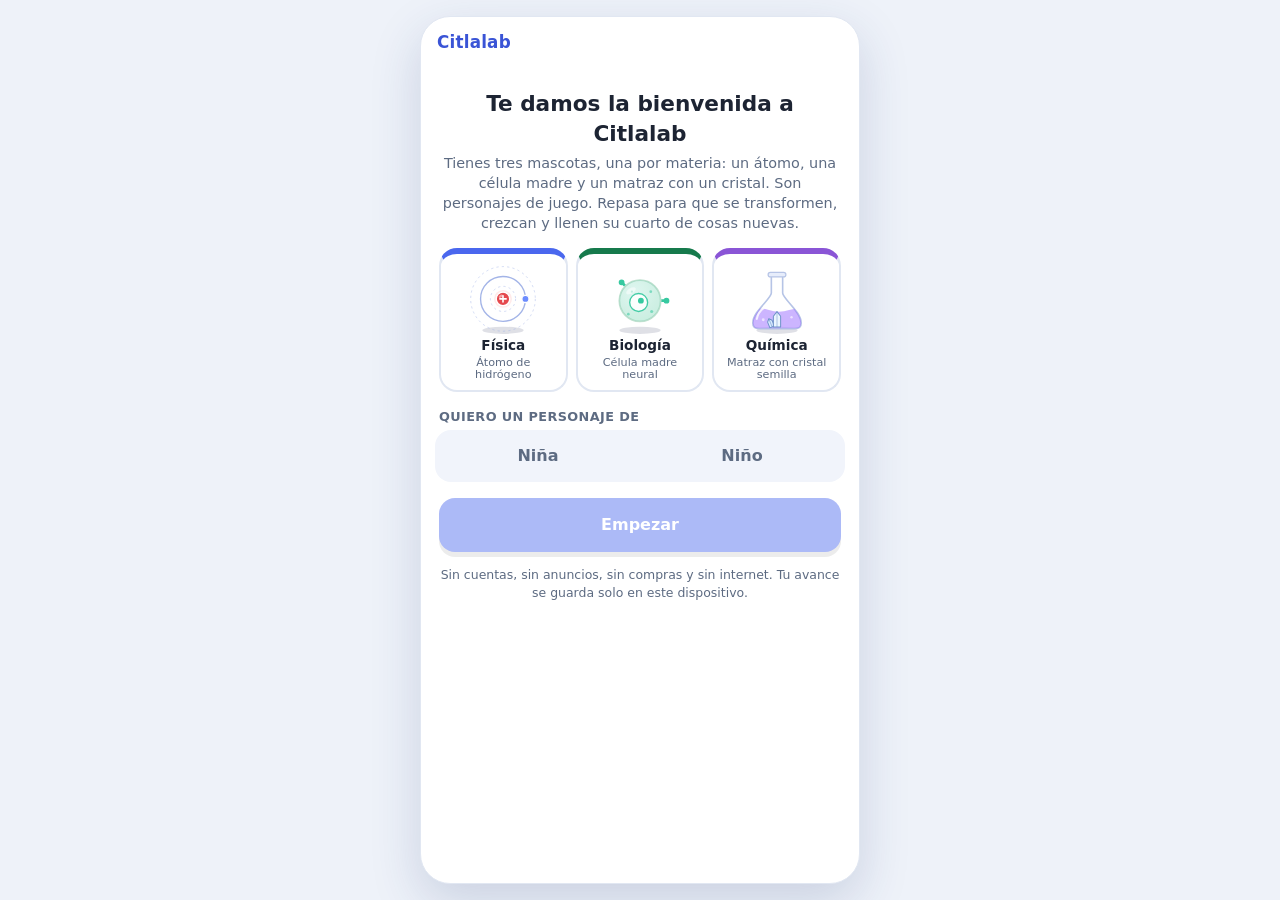
==== index.html @ 38d6e5c6 "Add files via upload" ====
<!doctype html>
<html lang="es">
<head>
<meta charset="utf-8">
<meta name="viewport" content="width=device-width, initial-scale=1, viewport-fit=cover">
<title>Citlalab · Cuida a tu mascota repasando ciencias</title>
<meta name="author" content="Uriel Lara Guzmán, docente de Ciencias">
<meta name="description" content="Repasa Biología, Física y Química cuidando a tu mascota. Sin cuentas, sin anuncios y sin compras.">
<meta http-equiv="Content-Security-Policy" content="default-src 'none'; script-src 'self' 'unsafe-inline'; style-src 'self' 'unsafe-inline'; img-src 'self' data: blob:; font-src 'self'; manifest-src 'self'; worker-src 'self'; connect-src 'none'; form-action 'none'; base-uri 'none'; frame-src 'none'; object-src 'none'; media-src 'none'">
<meta name="referrer" content="no-referrer">
<meta name="theme-color" content="#4a67ee">
<link rel="manifest" href="manifest.webmanifest">
<link rel="icon" href="icons/icon-192.png">
<link rel="apple-touch-icon" href="icons/apple-touch-icon.png">
<link rel="stylesheet" href="css/styles.css">
</head>
<body>
<noscript><p style="padding:24px;font-family:sans-serif">Esta app necesita JavaScript para funcionar.</p></noscript>
<canvas id="cf" aria-hidden="true"></canvas>

<div class="phone" id="phone" data-view="home" data-size="l">
  <header class="top">
    <div class="brand">Citlalab</div>
    <div class="rt" id="rt">
      <span class="chip" id="c-racha"></span><span class="chip b" id="c-dom"></span>
      <button class="gear" id="b-set" aria-label="Ajustes"><svg viewBox="0 0 24 24" fill="none" stroke="currentColor" stroke-width="2" stroke-linecap="round" stroke-linejoin="round" aria-hidden="true"><circle cx="12" cy="12" r="3"/><path d="M19.4 15a1.7 1.7 0 0 0 .3 1.8l.1.1a2 2 0 1 1-2.8 2.8l-.1-.1a1.7 1.7 0 0 0-1.8-.3 1.7 1.7 0 0 0-1 1.5V21a2 2 0 1 1-4 0v-.1a1.7 1.7 0 0 0-1.1-1.5 1.7 1.7 0 0 0-1.8.3l-.1.1a2 2 0 1 1-2.8-2.8l.1-.1a1.7 1.7 0 0 0 .3-1.8 1.7 1.7 0 0 0-1.5-1H3a2 2 0 1 1 0-4h.1a1.7 1.7 0 0 0 1.5-1.1 1.7 1.7 0 0 0-.3-1.8l-.1-.1a2 2 0 1 1 2.8-2.8l.1.1a1.7 1.7 0 0 0 1.8.3H9a1.7 1.7 0 0 0 1-1.5V3a2 2 0 1 1 4 0v.1a1.7 1.7 0 0 0 1 1.5 1.7 1.7 0 0 0 1.8-.3l.1-.1a2 2 0 1 1 2.8 2.8l-.1.1a1.7 1.7 0 0 0-.3 1.8V9a1.7 1.7 0 0 0 1.5 1H21a2 2 0 1 1 0 4h-.1a1.7 1.7 0 0 0-1.5 1z"/></svg></button>
    </div>
  </header>
  <main id="main">
  <h1 class="sr">Citlalab: cuida a tu mascota repasando ciencias</h1>
  <div class="pills" id="pills" role="group" aria-label="Materia"></div>

  <!-- El cuarto de la mascota: siempre visible -->
  <div class="stage" id="stage">
    <svg id="scene" viewBox="-38 0 276 200" preserveAspectRatio="xMidYMax meet" overflow="visible">
      <g id="roomG" aria-hidden="true"></g>
      <svg id="pet" x="0" y="0" width="200" height="200" viewBox="0 0 200 200" overflow="visible" role="button" tabindex="0" aria-label="Tu mascota. Tócala para que reaccione"></svg>
    </svg>
    <div class="night" id="night" aria-hidden="true"><i class="moon"></i><b class="zz z1">z</b><b class="zz z2">z</b><b class="zz z3">Z</b></div>
  </div>
  <div class="say" id="say" role="status" aria-live="polite"></div>
  <div class="name" id="name"><input id="nm" maxlength="14" aria-label="Nombre de tu mascota"></div>
  <p class="lvl" id="lvl"></p>

  <!-- Primera vez -->
  <section class="view" id="v-ob0" aria-label="Bienvenida">
    <div class="h1" style="margin-top:30px">Te damos la bienvenida a Citlalab</div>
    <p class="p">Tienes tres mascotas, una por materia: un átomo, una célula madre y un matraz con un cristal. Son personajes de juego. Repasa para que se transformen, crezcan y llenen su cuarto de cosas nuevas.</p>
    <div class="obeggs" id="ob-eggs"></div>
    <div class="seglbl">Quiero un personaje de</div>
    <div class="seg" role="radiogroup" aria-label="Personaje" id="seg0"></div>
    <button class="cta" id="ob-go" disabled>Empezar</button>
    <p class="safe">Sin cuentas, sin anuncios, sin compras y sin internet. Tu avance se guarda solo en este dispositivo.</p>
  </section>

  <!-- Inicio -->
  <section class="view" id="v-home" aria-label="Inicio">
    <div class="bars" id="bars"></div>
    <div class="actions">
      <button class="big a" id="a-feed">Alimentar<small id="a-sub">Repasa 5 preguntas</small></button>
      <button class="big g" id="a-play">Jugar<small id="a-play-sub">Tarjetas y más</small></button>
    </div>
    <div class="cards2" id="cards2"></div>
    <p class="aviso" id="guardaaviso" hidden>Este navegador no deja guardar tu avance (¿modo privado?). Ábrelo en una ventana normal para no perderlo.</p>
    <p class="safe">Sin cuentas, sin anuncios, sin compras y sin internet. Tu avance se guarda solo en este dispositivo.</p>
  </section>

  <!-- Juegos -->
  <section class="view" id="v-games" aria-label="Jugar">
    <div class="h1">¿A qué jugamos?</div>
    <div class="gcards" id="gcards"></div>
    <button class="link" id="g-back" style="align-self:center">Volver</button>
  </section>

  <!-- Lectura científica: lista -->
  <section class="view" id="v-lecturas" aria-label="Lectura científica">
    <div class="h1">Lectura científica</div>
    <p class="p" id="lc-intro" style="margin-top:0">Lee con calma, busca pruebas en el texto y responde. Ganas puntos una vez por día en cada lectura.</p>
    <div class="gcards" id="lc-list"></div>
    <button class="link" id="lc-back" style="align-self:center">Volver</button>
  </section>

  <!-- Lectura científica: una lectura -->
  <section class="view" id="v-lect" aria-label="Lectura">
    <div class="qhead"><button class="link" id="l-exit" style="margin:0;min-height:36px;font-size:.85rem">Salir</button><span class="pr"><i id="l-pr"></i></span><span class="cnt" id="l-cnt"></span></div>
    <article class="pasaje" id="l-pas" aria-label="Texto para leer">
      <div class="pt"><b id="l-tit"></b><button class="voz" id="l-voz-t" hidden aria-label="Escuchar el texto" aria-pressed="false">Escuchar</button></div>
      <p id="l-txt"></p>
    </article>
    <div class="qtag" id="l-tag"></div>
    <div class="qtext" id="l-text"></div>
    <button class="voz sm" id="l-voz-q" hidden aria-label="Escuchar la pregunta">Escuchar pregunta</button>
    <div class="opts" id="l-opts"></div>
    <div class="fb" id="l-fb" hidden role="status"></div>
    <button class="cta" id="l-next" hidden>Siguiente</button>
  </section>

  <!-- Tarjetas -->
  <section class="view" id="v-cards" aria-label="Verdadero o falso">
    <div class="qhead"><button class="link" id="c-exit" style="margin:0;min-height:36px;font-size:.85rem">Salir</button><span class="pr"><i id="c-pr"></i></span><span class="cnt" id="c-cnt"></span></div>
    <div class="combo" id="combo"></div>
    <div class="deck" id="deck"></div>
    <button class="esc-btn" id="c-voz" type="button" hidden>Escuchar la afirmación</button>
    <p class="swipehint">Desliza a la derecha si es verdadero y a la izquierda si es falso.</p>
    <div class="dir"><button class="f" id="d-f">Falso</button><button class="v" id="d-v">Verdadero</button></div>
    <div class="fb" id="c-fb" hidden role="status"></div>
    <button class="cta" id="c-ok" hidden>Entendido</button>
  </section>

  <!-- Armar el átomo -->
  <section class="view" id="v-atom" aria-label="Armar el átomo">
    <div class="qhead"><button class="link" id="at-exit" style="margin:0;min-height:36px;font-size:.85rem">Salir</button><span class="pr"><i id="at-pr"></i></span><span class="cnt" id="at-cnt"></span></div>
    <svg class="atomsvg" id="atomSvg" viewBox="0 0 200 200" role="img" aria-label="Tu átomo"></svg>
    <div class="task" id="at-task"></div>
    <div class="parts" id="at-parts"></div>
    <div class="chg" id="at-chg"></div>
    <div class="atfb" id="at-fb" role="status">Toca + y − para agregar o quitar partículas.</div>
    <button class="cta" id="at-check">Comprobar</button>
    <button class="cta" id="at-next" hidden>Siguiente átomo</button>
  </section>

  <!-- Lluvia de respuestas -->
  <section class="view" id="v-lluvia" aria-label="Lluvia de respuestas">
    <div class="qhead"><button class="link" id="ll-exit" style="margin:0;min-height:36px;font-size:.85rem">Salir</button><span class="pr"><i id="ll-pr"></i></span><span class="cnt" id="ll-cnt"></span></div>
    <div class="qtag" id="ll-tag"></div>
    <div class="qtext" id="ll-q" style="font-size:1.1rem"></div>
    <div class="llarea" id="ll-area"></div>
    <button class="esc-btn" id="ll-voz" type="button" hidden>Escuchar la pregunta</button>
    <p class="swipehint" id="ll-hint">Arrastra a tu mascota (o toca una burbuja) para atrapar la respuesta correcta.</p>
    <div class="fb" id="ll-fb" hidden role="status"></div>
    <button class="cta" id="ll-next" hidden>Siguiente</button>
  </section>

  <!-- Dónde está la mascota -->
  <section class="view" id="v-vasos" aria-label="Dónde está la mascota">
    <div class="qhead"><button class="link" id="vs-exit" style="margin:0;min-height:36px;font-size:.85rem">Salir</button><span class="pr"><i id="vs-pr"></i></span><span class="cnt" id="vs-cnt"></span></div>
    <div class="h1" id="vs-msg" style="font-size:1.1rem;margin-top:6px" role="status"></div>
    <div class="vsarea" id="vs-area"></div>
  </section>

  <!-- Hora de dormir -->
  <section class="view" id="v-sleep" aria-label="Hora de dormir">
    <div class="h1" id="sl-t" style="margin-top:12px">Hora de dormir</div>
    <p class="p" id="sl-p">Apaga la luz para que tu mascota descanse. Dormir le da felicidad.</p>
    <button class="cta" id="sl-btn">Apagar la luz</button>
    <button class="link" id="sl-exit" style="align-self:center">Volver</button>
  </section>

  <!-- Jefe -->
  <section class="view" id="v-boss" aria-label="Reto final de la ficha">
    <div class="bossbox" id="bossbox"><svg id="bossSvg" viewBox="0 0 150 110" role="img" aria-label="Reto final"></svg><div class="bname" id="bname"></div><div class="hp" id="hp"></div></div>
    <div class="qtag" id="bq-tag"></div>
    <div class="qtext" id="bq-text" style="font-size:1.1rem"></div>
    <div class="opts" id="bq-opts"></div>
    <div class="fb" id="bq-fb" hidden role="status"></div>
    <button class="cta" id="bq-next" hidden>Siguiente</button>
    <button class="link" id="bq-exit" style="align-self:center">Salir del combate</button>
  </section>

  <!-- Cuarto -->
  <section class="view" id="v-room" aria-label="Cuarto de la mascota">
    <div class="h1" style="margin-top:12px;font-size:1.15rem">El laboratorio de <span id="room-name"></span></div>
    <div class="seglbl">Pared</div>
    <div class="grid" id="wallgrid"></div>
    <div class="seglbl">Objetos</div>
    <div class="grid" id="decgrid"></div>
    <p class="roomhint" id="roomhint" role="status">Toca un objeto para ponerlo en el cuarto o quitarlo. Lo que desbloqueas aparece solo.</p>
  </section>

  <!-- Personalizar -->
  <section class="view" id="v-custom" aria-label="Personalizar">
    <div class="seg" role="radiogroup" aria-label="Personaje" id="seg2"></div>
    <div class="tabs" role="tablist" id="tabs">
      <button class="tab" role="tab" data-t="color" aria-selected="true">Color</button>
      <button class="tab" role="tab" data-t="ojos" aria-selected="false">Ojos</button>
      <button class="tab" role="tab" data-t="ropa" aria-selected="false">Ropa</button>
    </div>
    <div class="grid" id="grid"></div>
    <p class="hint" id="hint" role="status"></p>
  </section>

  <!-- Progreso -->
  <section class="view" id="v-prog" aria-label="Mi progreso">
    <div class="sub">Mi racha</div>
    <div class="week" id="week"></div>
    <p class="p" id="racha-txt" style="margin-top:4px"></p>
    <div class="sub">Mis sellos</div>
    <div id="sellos" class="sellos-w"></div>
    <div class="sub">Mis fichas</div>
    <div id="topics"></div>
    <div class="sub" id="hab-sub" hidden>Mi comprensión lectora</div>
    <div class="habs" id="habs" hidden></div>
    <div class="sub">Colección</div>
    <p class="p" id="coll" style="text-align:left;margin-top:2px"></p>
  </section>

  <!-- Ajustes -->
  <section class="view" id="v-set" aria-label="Ajustes">
    <div class="h1">Ajustes</div>
    <div class="row2"><span>Sonidos<small>Efectos suaves al acertar</small></span><button class="tog" id="t-snd" role="switch" aria-checked="true" aria-label="Sonidos"></button></div>
    <div class="row2"><span>Vibración<small>Solo en celulares que la tengan</small></span><button class="tog" id="t-vib" role="switch" aria-checked="true" aria-label="Vibración"></button></div>
    <div class="row2"><span>Menos movimiento<small>Quita animaciones y confeti</small></span><button class="tog" id="t-mov" role="switch" aria-checked="false" aria-label="Menos movimiento"></button></div>
    <div class="row2"><span>Preguntar cuánta seguridad tengo<small>Antes de ver si acertaste: lo sé, dudo o adiviné</small></span><button class="tog" id="t-conf" role="switch" aria-checked="true" aria-label="Preguntar cuánta seguridad tengo"></button></div>
    <div class="row2"><span>Letra grande<small>Textos un poco más grandes</small></span><button class="tog" id="t-big" role="switch" aria-checked="false" aria-label="Letra grande"></button></div>

    <div class="sub" style="margin-top:14px">Accesibilidad</div>
    <div class="row2"><span>Alto contraste<small>Colores más fuertes y bordes marcados</small></span><button class="tog" id="t-contraste" role="switch" aria-checked="false" aria-label="Alto contraste"></button></div>
    <div class="seglbl" id="f-lbl">Tipo de letra</div>
    <div class="seg seg3" role="radiogroup" aria-labelledby="f-lbl"><button id="f-normal" role="radio" aria-checked="true">Normal</button><button id="f-facil" role="radio" aria-checked="false">Fácil de leer</button><button id="f-dis" role="radio" aria-checked="false">Dislexia</button></div>
    <p class="hint" id="f-hint" style="margin:8px 6px 12px;text-align:left"><b>Fácil de leer:</b> letras muy distintas entre sí (ayuda a cansarse menos al leer). <b>Dislexia:</b> letras con base más pesada para que no «bailen». Prueba las dos y quédate con la que te resulte más cómoda.</p>
    <div class="row2"><span>Leer preguntas en voz alta<small>Las lee solas al aparecer; también hay un botón para escucharlas</small></span><button class="tog" id="t-voz" role="switch" aria-checked="false" aria-label="Leer preguntas en voz alta"></button></div>
    <p class="hint" id="voz-nota" hidden style="margin:-2px 18px 4px;text-align:left">Este dispositivo no tiene una voz en español instalada, así que la lectura en voz alta no está disponible.</p>
    <div class="row2"><span>Juegos tranquilos<small>Lluvia y vasos van más lento y se juegan tocando</small></span><button class="tog" id="t-lento" role="switch" aria-checked="false" aria-label="Juegos tranquilos"></button></div>
    <div class="row2"><span>Elegir en vez de escribir<small>En «Explícalo con tus palabras» eliges ideas en lugar de teclear</small></span><button class="tog" id="t-elegir" role="switch" aria-checked="false" aria-label="Elegir en vez de escribir"></button></div>
    <div class="row2"><span>Dibujos en las preguntas<small>Pequeñas ilustraciones que ayudan a entender</small></span><button class="tog" id="t-dib" role="switch" aria-checked="false" aria-label="Dibujos en las preguntas"></button></div>
    <p class="aviso" id="set-aviso" hidden>Este navegador no deja guardar tu avance (¿modo privado?). Ábrelo en una ventana normal para no perderlo.</p>
    <div class="sub">¿Quién está usando la app?</div>
    <p class="p" style="text-align:left;margin-top:2px">Si compartes este celular o tablet con alguien más, cada quien puede tener su propio perfil con su avance, su mascota y su cuarto.</p>
    <div class="perfiles" id="perfiles" role="group" aria-label="Perfiles de este dispositivo"></div>
    <button class="cta sec" id="pf-nuevo">Agregar otro perfil</button>
    <label class="lbl" for="al-nombre">Mi nombre (opcional)</label>
    <input id="al-nombre" class="inp" maxlength="40" autocomplete="off" placeholder="Nombre y grupo, por ejemplo: Ana 2.º B">
    <p class="aviso" id="and-aviso" hidden>Para no perder tu avance: abre la app en una pestaña normal (no de incógnito ni privada) y, en Chrome, toca el menú ⋮ y elige «Instalar app» o «Agregar a pantalla principal». También puedes guardar un archivo de respaldo.</p>
    <p class="aviso" id="ios-aviso" hidden>En iPhone o iPad, Safari puede borrar el avance si no usas la app por varios días. Para evitarlo, toca el botón Compartir y elige «Agregar a pantalla de inicio». También puedes guardar tu código de respaldo.</p>
    <div class="sub">Reporte para mi familia</div>
    <p class="p" style="text-align:left;margin-top:2px">Copia este reporte y pásaselo a tu familia o tutores. Si tu docente lo solicita, ellos se lo mandan por WhatsApp. Solo incluye tu avance, nada más.</p>
    <button class="cta sec" id="rs-copiar">Copiar mi reporte</button>
    <textarea id="rs" rows="7" readonly aria-label="Reporte para mi familia" hidden></textarea>
    <p class="hint" id="rs-msg" role="status"></p>
    <div class="sub">Copia de seguridad</div>
    <p class="p" style="text-align:left;margin-top:2px">Tu avance se guarda solo en este dispositivo y no se envía a ningún lado. Descarga un archivo para tenerlo a salvo, pasarlo a otro dispositivo o recuperarlo si se borra el navegador. Incluye a todos los perfiles de este dispositivo.</p>
    <p class="hint" id="bk-ultimo" style="text-align:left;margin:0 18px 6px;min-height:0"></p>
    <div class="frow"><button class="cta sec" id="bk-bajar">Descargar mi respaldo</button><button class="cta sec" id="bk-abrir">Restaurar desde archivo</button></div>
    <input type="file" id="bk-arch" accept=".json,.txt,application/json,text/plain" hidden aria-label="Archivo de respaldo">
    <div class="aviso" id="bk-conf" hidden role="alert"><span id="bk-conf-t"></span><div class="frow" style="margin:8px 0 0"><button class="cta" id="bk-si">Sí, restaurar</button><button class="cta sec" id="bk-no">No, cancelar</button></div></div>
    <details id="bk-det" class="otra"><summary>Otra forma: copiar un código</summary>
      <textarea id="bk" rows="3" aria-label="Código de respaldo" placeholder="Aquí aparece tu código. Para restaurar, pégalo aquí."></textarea>
      <div class="frow"><button class="cta sec" id="bk-copiar">Copiar mi código</button><button class="cta sec" id="bk-restaurar">Restaurar con código</button></div>
    </details>
    <p class="hint" id="bk-msg" role="status"></p>
    <details class="otra" id="fam-det"><summary>Información para familias</summary>
      <p class="p" style="text-align:left;margin-top:8px"><b>Qué guarda la app:</b> el nombre que se escriba (puede ser un apodo), la mascota y el avance de repaso. Todo se queda únicamente en este celular o tablet.</p>
      <p class="p" style="text-align:left"><b>Qué no hace:</b> no pide cuentas, correo, teléfono, ubicación, cámara ni micrófono, y no accede a tus fotos, videos ni archivos (solo guarda o lee el respaldo cuando tú lo pides y eliges el archivo); no tiene anuncios, compras, chats ni enlaces a otros sitios; no usa rastreadores y no envía tu información a ningún servidor. La página la aloja GitHub, que, como cualquier sitio web, puede registrar visitas técnicas (por ejemplo, la dirección IP), pero no ve nombres, avance ni mascotas.</p>
      <p class="p" style="text-align:left"><b>Qué se comparte y con quién:</b> nada se envía solo. El reporte de la familia solo se copia si la persona que usa la app lo pide, y es su familia quien decide si se lo manda al docente.</p>
      <p class="p" style="text-align:left" id="quien"><b>Quién la hizo:</b> <span id="quien-t"></span></p>
      <p class="p" style="text-align:left"><b>Cómo borrar todo:</b> con el botón «Borrar mi progreso», o borrando los datos del sitio en el navegador.</p>
    </details>
    <button class="cta danger" id="bk-borrar">Borrar mi progreso</button>
    <p class="safe">Esta app no tiene cuentas, anuncios ni compras. Tu mascota nunca se enferma ni muere: si pasan días, solo te espera.</p>
    <section class="equipo creditos" id="creditos" aria-labelledby="eq-t"><h3 id="eq-t"></h3><div class="eq-fila" id="eq-fila"></div></section>
    <button class="cta sec" id="set-back">Volver</button>
  </section>

  <!-- Repaso -->
  <section class="view" id="v-quiz" aria-label="Repaso">
    <div class="qhead"><button class="link" id="q-exit" style="margin:0;min-height:36px;font-size:.85rem">Salir</button><span class="pr"><i id="q-pr"></i></span><span class="cnt" id="q-cnt"></span></div>
    <div class="qtag" id="q-tag"></div>
    <div class="qtext" id="q-text"></div>
    <div class="opts" id="q-opts"></div>
    <div class="fb" id="q-fb" hidden role="status"></div>
    <button class="cta" id="q-next" hidden>Siguiente</button>
  </section>

  <!-- Resultado -->
  <section class="view" id="v-res" aria-label="Resultado">
    <div class="h1" id="r-t"></div>
    <div class="res-list" id="r-list"></div>
    <div class="unl" id="r-unl" hidden></div>
    <button class="cta" id="r-custom" hidden>Estrenar lo nuevo</button>
    <button class="cta sec" id="r-home">Volver al inicio</button>
  </section>

  </main>
  <nav class="nav" id="nav" aria-label="Secciones">
    <button data-v="home" aria-current="page">Inicio</button>
    <button data-v="room">Cuarto</button>
    <button data-v="custom">Personalizar</button>
    <button data-v="prog">Progreso</button>
  </nav>

  <div class="modal" id="modal" role="dialog" aria-modal="true" aria-label="Cofre diario"><div class="mbox" id="mbox"></div></div>
</div>

<!-- Contenido: estas dos líneas cargan las fichas listadas en data/lista.js -->
<script src="js/core.js"></script>
<script src="js/catalogo.js"></script>
<script src="data/lista.js"></script>
<script src="js/art.js"></script>
<script src="js/sfx.js"></script>
<script src="js/store.js"></script>
<script src="js/app.js"></script>
<script src="js/lectura.js"></script>
<script src="js/extras.js"></script>
<script>
arrancar();
if ('serviceWorker' in navigator && location.protocol.indexOf('http') === 0) {
  navigator.serviceWorker.register('sw.js').catch(function () {});
}
</script>
</body>
</html>
---- css/styles.css ----
/* ESTILOS de Repaso */

:root{
  --bg:#eef2f9; --card:#fff; --ink:#1d2433; --soft:#5d6b82; --line:#e1e7f2; --pink:#ff6b9a;
  --brand:#4a67ee; --brand-d:#3a54d6; --brand-soft:#eef1ff; --brand-line:#d4dcff;
  --ok:#167a4d; --bad:#c53a3a;
}
*{box-sizing:border-box}
html{color-scheme:light}
button{font:inherit}
button:focus-visible,input:focus-visible{outline:3px solid #f2b705;outline-offset:2px}

/* barra superior */
.top{display:flex;justify-content:space-between;align-items:center;padding:14px 16px 4px}
.brand{font-weight:900;font-size:1.05rem;color:var(--brand-d);letter-spacing:.2px}
.chips{display:flex;gap:6px}
.chip{background:#fff7e6;color:#a15c00;border:1px solid #ffe2a8;border-radius:999px;padding:4px 10px;font-weight:700;font-size:.8rem;white-space:nowrap}
.chip.b{background:var(--brand-soft);color:var(--brand-d);border-color:var(--brand-line)}
.pills{display:flex;gap:6px;margin:4px 14px 6px}
.pill{flex:1;border:2px solid var(--line);background:#fff;border-radius:999px;min-height:44px;font-weight:800;font-size:.84rem;color:var(--soft);cursor:pointer;display:flex;align-items:center;justify-content:center;gap:6px}
.pill i{width:10px;height:10px;border-radius:50%;background:var(--c)}
.pill[aria-pressed=true]{border-color:var(--c);color:var(--ink);background:#fff;box-shadow:0 0 0 3px color-mix(in srgb,var(--c) 18%,transparent)}

/* escenario */
.fl{position:absolute;left:76%;top:30%;font-weight:900;font-size:1rem;color:var(--ok);text-shadow:0 2px 0 #fff;pointer-events:none;animation:fl 1.1s ease-out forwards;white-space:nowrap}
@keyframes fl{0%{opacity:0;transform:translate(-50%,10px)}15%{opacity:1}100%{opacity:0;transform:translate(-50%,-46px)}}
.say{position:relative;margin:10px 18px 0;background:#f6f8fd;border:1px solid var(--line);border-radius:16px;padding:8px 12px;text-align:center;font-size:.9rem}
.say::before{content:"";position:absolute;top:-7px;left:50%;margin-left:-7px;width:12px;height:12px;background:#f6f8fd;border-left:1px solid var(--line);border-top:1px solid var(--line);transform:rotate(45deg)}
.name{display:flex;justify-content:center;margin:10px 14px 0}
.name2{display:flex;justify-content:center;margin:2px 14px 4px}
.name2 input,.name input{font:inherit;font-weight:900;font-size:1.2rem;text-align:center;border:2px solid transparent;background:transparent;border-radius:12px;padding:2px 8px;width:11em;max-width:100%;color:var(--ink)}
.name2 input{border:2px solid var(--line);background:#fafcff;border-radius:12px;padding:8px 12px;width:100%;font-size:1.05rem}
.name input:hover,.name input:focus{border-color:var(--line);background:#fafcff;outline:none}
.name input:focus-visible{border-color:var(--brand)}
.lvl{text-align:center;color:var(--soft);font-size:.85rem;margin:0 14px 4px;white-space:pre-line}

/* vistas */

/* piezas comunes */
.pad{padding:0 18px}
.h1{font-size:1.35rem;font-weight:900;margin:14px 18px 4px;text-align:center}
.p{color:var(--soft);font-size:.9rem;margin:0 18px 10px;text-align:center}
.cta{border:0;border-radius:16px;min-height:54px;margin:8px 18px;font-weight:900;font-size:1rem;color:#fff;background:var(--brand);box-shadow:0 5px 0 rgba(0,0,0,.16);cursor:pointer}
.cta:active{transform:translateY(3px);box-shadow:0 2px 0 rgba(0,0,0,.16)}
.cta.sec{background:#fff;color:var(--brand-d);border:2px solid var(--brand);box-shadow:none}
.cta:disabled{opacity:.45;cursor:not-allowed}
.link{border:0;background:none;color:var(--brand-d);text-decoration:underline;min-height:44px;cursor:pointer;margin:0 18px}
.bars{display:grid;gap:8px;margin:8px 18px 8px}
.bar{display:grid;grid-template-columns:78px 1fr 44px;align-items:center;gap:8px;font-size:.84rem;font-weight:700}
.bar .t{height:12px;background:#edf1f8;border-radius:999px;overflow:hidden}
.bar .t i{display:block;height:100%;border-radius:999px;transition:width .5s}
.bar span:last-child{color:var(--soft);text-align:right;font-weight:600}
.actions{display:grid;grid-template-columns:1fr 1fr;gap:10px;margin:6px 18px 8px}
.big{border:0;border-radius:18px;padding:12px 8px;min-height:72px;font-weight:900;cursor:pointer;color:#fff;text-align:center;box-shadow:0 5px 0 rgba(0,0,0,.15)}
.big small{display:block;font-weight:500;opacity:1;font-size:.76rem;margin-top:2px}
.big.a{background:var(--brand)} .big.g{background:#b85a00}
.big:active{transform:translateY(3px);box-shadow:0 2px 0 rgba(0,0,0,.15)}
.safe{margin:6px 18px 12px;text-align:center;color:var(--soft);font-size:.78rem}

/* tarjetas de materia */
.mats{display:grid;gap:10px;margin:6px 18px 8px}
.mat{display:flex;align-items:center;gap:14px;border:2px solid var(--line);border-left:10px solid var(--c);background:#fff;border-radius:18px;padding:10px 12px;text-align:left;cursor:pointer;min-height:80px}
.mat:hover{border-color:var(--c)}
.mat svg{width:62px;height:62px;flex:none}
.mat b{display:block;font-size:1.05rem;color:var(--c)}
.mat small{color:var(--soft)}

/* selector de género */
.seg{display:grid;grid-template-columns:repeat(2,1fr);gap:6px;margin:4px 14px 8px;background:#f1f4fb;border-radius:16px;padding:4px}
.seg button{border:0;background:transparent;border-radius:12px;min-height:44px;font-weight:800;color:var(--soft);cursor:pointer}
.seg button[aria-checked=true]{background:#fff;color:var(--brand-d);box-shadow:0 1px 4px rgba(40,60,120,.18)}
.seglbl{margin:6px 18px 0;font-size:.8rem;font-weight:800;color:var(--soft);text-transform:uppercase;letter-spacing:.4px}

/* personalizar */
.tabs{display:flex;gap:4px;margin:0 14px 8px;background:#f1f4fb;border-radius:14px;padding:4px}
.tab{flex:1;border:0;background:transparent;border-radius:11px;padding:8px 2px;min-height:44px;font-weight:700;font-size:.8rem;color:var(--soft);cursor:pointer}
.tab[aria-selected=true]{background:#fff;color:var(--brand-d);box-shadow:0 1px 4px rgba(40,60,120,.15)}
.grid{display:grid;grid-template-columns:repeat(4,1fr);gap:8px;margin:0 14px 6px}
.tile{position:relative;border:2px solid var(--line);background:#fff;border-radius:16px;min-height:76px;padding:6px 3px;font-size:.74rem;font-weight:700;color:var(--ink);cursor:pointer;display:flex;flex-direction:column;align-items:center;justify-content:center;gap:4px;line-height:1.15;text-align:center}
.tile[aria-pressed=true]{border-color:var(--brand);background:var(--brand-soft);box-shadow:0 0 0 2px var(--brand-line)}
.tile.lock{background:#f6f7fa;color:#5b6578}
.tile .lk{position:absolute;top:4px;right:5px;font-size:.78rem}
.tile.nuevo::after{content:"NUEVO";position:absolute;top:-7px;left:50%;transform:translateX(-50%);background:var(--pink);color:#fff;font-size:.6rem;font-weight:900;border-radius:999px;padding:1px 6px}
.sw{width:32px;height:32px;border-radius:50%;border:3px solid #fff;box-shadow:0 0 0 1px rgba(0,0,0,.15)}
.tile svg{width:38px;height:38px}
.hint{margin:2px 18px 8px;min-height:2.5em;color:var(--soft);font-size:.85rem;text-align:center}
.hint.err{color:#b45309}

/* preguntas */
.qhead{display:flex;align-items:center;gap:10px;margin:8px 18px 6px}
.qhead .pr{flex:1;height:12px;background:#edf1f8;border-radius:999px;overflow:hidden}
.qhead .pr i{display:block;height:100%;width:0;background:var(--brand);border-radius:999px;transition:width .3s}
.qhead .cnt{font-weight:800;color:var(--soft);font-size:.85rem}
.qtag{margin:6px 18px 0;color:var(--brand-d);font-weight:800;font-size:.78rem;text-transform:uppercase;letter-spacing:.5px}
.qtext{margin:4px 18px 10px;font-size:1.22rem;line-height:1.3;font-weight:800}
.opts{display:grid;gap:9px;margin:0 18px}
.opt{border:2px solid var(--line);background:#fff;border-radius:14px;min-height:54px;padding:10px 14px;text-align:left;font-weight:600;color:var(--ink);cursor:pointer;font-size:1rem}
.opt:hover:not(:disabled){border-color:var(--brand)}
.opt.ok{border-color:var(--ok);background:#e9f8f0}
.opt.bad{border-color:var(--bad);background:#fdecec}
.opt:disabled{cursor:default}
.fb{margin:12px 18px 0;border-radius:16px;padding:12px 14px;background:#f6f8fd;border:1px solid var(--line);font-size:.92rem}
.fb strong{display:block;font-size:1.02rem;margin-bottom:2px}
.fb.good strong{color:#14724a} .fb.nope strong{color:#b42323}
.fb .ref{color:var(--soft);font-size:.82rem;margin-top:4px}
.res-list{margin:8px 18px;display:grid;gap:8px}
.res-item{display:flex;justify-content:space-between;align-items:center;background:#f6f8fd;border-radius:14px;padding:10px 14px;font-weight:700}
.unl{margin:8px 18px;background:#fff7e6;border:1px solid #ffe2a8;border-radius:16px;padding:10px 14px;font-size:.92rem}
.unl b{color:#a15c00}

/* progreso */
.week{display:flex;justify-content:space-between;margin:6px 18px 4px}
.day{display:flex;flex-direction:column;align-items:center;gap:4px;font-size:.72rem;color:var(--soft);font-weight:700}
.day i{width:30px;height:30px;border-radius:50%;background:#edf1f8;display:flex;align-items:center;justify-content:center;font-style:normal}
.day.on i{background:#ffb830;color:#fff}
.topic{margin:8px 18px 0}
.topic .tt{display:flex;justify-content:space-between;font-weight:700;font-size:.88rem}
.topic .tb{height:10px;background:#edf1f8;border-radius:999px;overflow:hidden;margin-top:4px}
.topic .tb i{display:block;height:100%;background:var(--brand);border-radius:999px}
.badge{background:var(--ok);color:#fff;border-radius:999px;padding:0 8px;font-size:.72rem;font-weight:800}
.sub{margin:14px 18px 2px;font-weight:900}

/* huevo */
.egg-hint{text-align:center;font-weight:800;color:var(--brand-d);margin:6px 18px}

/* animaciones */
.bob{animation:bob 3.2s ease-in-out infinite;transform-origin:100px 176px;transform-box:view-box}
@keyframes bob{0%,100%{transform:translateY(0)}50%{transform:translateY(-5px)}}
.jump{animation:jump .7s ease-out;transform-origin:100px 176px}
@keyframes jump{0%,100%{transform:translateY(0) scale(1,1)}25%{transform:translateY(0) scale(1.08,.9)}55%{transform:translateY(-26px) scale(.95,1.06)}80%{transform:translateY(0) scale(1.06,.94)}}
.blink{animation:blink 4.5s infinite;transform-box:fill-box;transform-origin:center}
@keyframes blink{0%,93%,100%{transform:scaleY(1)}96%{transform:scaleY(.1)}}
.rise{animation:rise 3s ease-in infinite}
@keyframes rise{0%{transform:translateY(0);opacity:.8}100%{transform:translateY(-24px);opacity:0}}
.twinkle{animation:tw 1.8s ease-in-out infinite;transform-box:fill-box;transform-origin:center}
@keyframes tw{0%,100%{transform:scale(.4);opacity:.3}50%{transform:scale(1);opacity:1}}
.wob{animation:wob .5s ease-in-out;transform-origin:100px 170px}
@keyframes wob{0%,100%{transform:rotate(0)}25%{transform:rotate(-9deg)}75%{transform:rotate(9deg)}}
.pop{animation:pop .6s cubic-bezier(.2,1.6,.4,1)}
@keyframes pop{0%{transform:scale(.2);opacity:0}100%{transform:scale(1);opacity:1}}
@media (prefers-reduced-motion:reduce){*{animation:none !important;transition:none !important}}


/* ===== v3 ===== */
.gear{border:1px solid var(--line);background:#fff;border-radius:50%;width:44px;height:44px;display:flex;align-items:center;justify-content:center;cursor:pointer;color:var(--soft);flex:none}
.gear svg{width:20px;height:20px}
/* vistas nuevas */
/* tarjetas del inicio */
.cards2{display:grid;gap:8px;margin:0 18px 8px}
.cc{display:flex;align-items:center;gap:12px;border:2px solid var(--line);background:#fff;border-radius:18px;padding:10px 12px;text-align:left;width:100%;cursor:pointer;color:var(--ink)}
.cc:hover:not(:disabled){border-color:var(--brand)}
.cc .ico{width:48px;height:48px;flex:none;border-radius:14px;background:var(--brand-soft);display:flex;align-items:center;justify-content:center}
.cc .ico svg{width:38px;height:38px}
.cc b{display:block;font-size:.95rem}
.cc small{display:block;color:var(--soft);font-size:.8rem;line-height:1.25}
.cc .tag2{margin-left:auto;font-size:.72rem;font-weight:900;border-radius:999px;padding:3px 9px;background:#fff7e6;color:#a15c00;border:1px solid #ffe2a8;white-space:nowrap}
/* juegos */
.gcards{display:grid;gap:10px;margin:8px 18px}
.gcard{display:flex;align-items:center;gap:14px;border:2px solid var(--line);background:#fff;border-radius:20px;padding:14px;text-align:left;width:100%;cursor:pointer;color:var(--ink)}
.gcard:hover{border-color:var(--brand)}
.gcard .ico{width:60px;height:60px;border-radius:18px;background:var(--brand-soft);display:flex;align-items:center;justify-content:center;flex:none}
.gcard .ico svg{width:46px;height:46px}
.gcard b{display:block;font-size:1.05rem}
.gcard small{color:var(--soft)}
/* tarjetas arrastrables */
.deck{position:relative;height:230px;margin:8px 22px 4px;touch-action:pan-y;user-select:none;-webkit-user-select:none}
.sw-card{position:absolute;inset:0;border-radius:24px;background:#fff;border:3px solid var(--line);box-shadow:0 10px 26px rgba(40,60,120,.16);padding:20px 18px;display:flex;flex-direction:column;justify-content:center;align-items:center;text-align:center;cursor:grab;will-change:transform}
.sw-card.back{transform:scale(.94) translateY(12px);opacity:.75;pointer-events:none;box-shadow:none}
.sw-card .tt{position:absolute;top:12px;left:0;right:0;color:var(--brand-d);font-weight:800;font-size:.72rem;text-transform:uppercase;letter-spacing:.5px}
.sw-card .qq{font-size:1.18rem;font-weight:800;line-height:1.3;margin-top:8px}
.sw-card .lab{position:absolute;top:18px;font-weight:900;font-size:1.05rem;border:3px solid;border-radius:12px;padding:2px 10px;opacity:0}
.sw-card .lab.v{right:14px;color:var(--ok);border-color:var(--ok);transform:rotate(10deg)}
.sw-card .lab.f{left:14px;color:var(--bad);border-color:var(--bad);transform:rotate(-10deg)}
.dir{display:grid;grid-template-columns:1fr 1fr;gap:10px;margin:8px 22px}
.dir button{border:0;border-radius:16px;min-height:56px;font-weight:900;font-size:1rem;color:#fff;cursor:pointer;box-shadow:0 5px 0 rgba(0,0,0,.15)}
.dir .f{background:var(--bad)} .dir .v{background:var(--ok)}
.dir button:active{transform:translateY(3px);box-shadow:0 2px 0 rgba(0,0,0,.15)}
.dir button:disabled{opacity:.45}
.swipehint{text-align:center;color:var(--soft);font-size:.8rem;margin:2px 18px}
.combo{font-weight:900;color:#d97706;text-align:center;min-height:1.4em}
/* armar el átomo */
.atomsvg{display:block;width:100%;max-width:300px;margin:4px auto 0;height:auto}
.task{margin:4px 18px 6px;text-align:center;font-weight:800;font-size:1.05rem}
.task small{display:block;font-weight:500;color:var(--soft);font-size:.85rem;margin-top:2px}
.parts{display:grid;gap:8px;margin:6px 18px}
.part{display:grid;grid-template-columns:34px 1fr auto;align-items:center;gap:10px;background:#f6f8fd;border-radius:16px;padding:8px 10px}
.part .dot{width:30px;height:30px;border-radius:50%;display:flex;align-items:center;justify-content:center;color:#fff;font-weight:900}
.part b{font-size:.95rem}
.ctr{display:flex;align-items:center;gap:8px}
.ctr button{width:48px;height:48px;border-radius:50%;border:2px solid var(--brand);background:#fff;color:var(--brand-d);font-size:1.5rem;font-weight:900;cursor:pointer;line-height:1}
.ctr button:active{background:var(--brand-soft)}
.ctr span{min-width:1.6em;text-align:center;font-size:1.3rem;font-weight:900}
.chg{text-align:center;font-weight:800;margin:4px 18px;min-height:1.4em}
.chg.neu{color:var(--ok)}
.atfb{margin:6px 18px;border-radius:14px;padding:10px 12px;background:#f6f8fd;border:1px solid var(--line);font-size:.9rem;min-height:3em}
.atfb.good{background:#e9f8f0;border-color:#bfe8d3}
/* jefe */
.bossbox{margin:6px 18px 4px;background:linear-gradient(180deg,#efe6ff,#f8f4ff);border-radius:22px;padding:6px 12px 10px;position:relative;overflow:hidden}
.bossbox svg{display:block;width:150px;height:110px;margin:0 auto}
.bname{text-align:center;font-weight:900;font-size:.9rem;color:#5b2d9c}
.hp{display:flex;gap:4px;margin:6px 4px 0}
.hp i{flex:1;height:12px;border-radius:6px;background:#e0d3f5;transition:background .3s}
.hp i.on{background:#e5484d}
.shake{animation:shk .45s}
@keyframes shk{0%,100%{transform:translateX(0)}20%{transform:translateX(-9px) rotate(-3deg)}40%{transform:translateX(8px) rotate(3deg)}60%{transform:translateX(-5px)}80%{transform:translateX(4px)}}
.defeat{animation:dft 1s forwards}
@keyframes dft{to{transform:scale(.3) rotate(40deg);opacity:0}}
.boss-note{margin:6px 18px;text-align:center;color:var(--soft);font-size:.85rem}
.dmg{position:absolute;left:50%;top:30%;font-weight:900;color:#e5484d;font-size:1.3rem;text-shadow:0 2px 0 #fff;animation:fl 1s ease-out forwards;pointer-events:none}
/* cuarto */
.roomhint{margin:2px 18px 8px;text-align:center;color:var(--soft);font-size:.85rem;min-height:2.4em}
.tile .pl{position:absolute;top:4px;left:5px;font-size:.62rem;font-weight:900;background:var(--ok);color:#fff;border-radius:999px;padding:1px 6px}
.tile svg.dec{width:46px;height:46px}
/* modal cofre */
.modal{position:absolute;inset:0;background:rgba(20,26,45,.55);display:none;align-items:center;justify-content:center;z-index:20;padding:20px}
.modal.on{display:flex}
.mbox{background:#fff;border-radius:26px;padding:20px 18px 16px;width:100%;max-width:320px;text-align:center;animation:pop .5s cubic-bezier(.2,1.6,.4,1)}
.mbox svg{width:150px;height:130px;display:block;margin:0 auto}
.mbox h3{margin:6px 0 2px;font-size:1.2rem}
.mbox p{margin:0 0 10px;color:var(--soft);font-size:.9rem}
.mbox .rew{display:flex;flex-direction:column;align-items:center;gap:4px;margin:6px 0;font-weight:800}
.mbox .rew svg{width:70px;height:70px}
.lid{transform-origin:30px 62px;transition:transform .6s cubic-bezier(.3,1.6,.5,1)}
.open .lid{transform:rotate(-62deg)}
.glow{opacity:0;transition:opacity .6s .15s}
.open .glow{opacity:1}
/* ajustes */
.row2{display:flex;align-items:center;justify-content:space-between;gap:12px;margin:6px 18px;background:#f6f8fd;border-radius:16px;padding:12px 14px;font-weight:700}
.row2 small{display:block;color:var(--soft);font-weight:500}
.tog{width:56px;height:44px;background-clip:content-box;padding:6px 0;border-radius:999px;border:0;background:#cfd6e6;position:relative;cursor:pointer;flex:none}
.tog::after{content:"";position:absolute;top:10px;left:4px;width:24px;height:24px;border-radius:50%;background:#fff;transition:left .2s}
.tog[aria-checked=true]{background:var(--brand)}
.tog[aria-checked=true]::after{left:28px}
/* confeti, destello, giros */
#cf{position:absolute;inset:0;width:100%;height:100%;pointer-events:none;z-index:30}
.flash{position:absolute;inset:0;background:radial-gradient(circle,#fff 0,rgba(255,255,255,.85) 40%,transparent 75%);animation:flash 1s ease-out forwards;pointer-events:none}
@keyframes flash{0%{opacity:0}25%{opacity:1}100%{opacity:0}}
.spin{animation:spin .9s ease-in-out;transform-origin:100px 130px}
@keyframes spin{to{transform:rotate(360deg)}}
.squish{animation:squish .5s}
@keyframes squish{0%,100%{transform:scale(1,1)}30%{transform:scale(1.14,.84)}60%{transform:scale(.92,1.1)}}
.heart{position:absolute;color:var(--pink);font-weight:900;font-size:1.4rem;animation:fl 1.1s ease-out forwards;pointer-events:none}
.orb{transform-box:view-box;transform-origin:100px 100px}
@keyframes orb{to{transform:rotate(360deg)}}
.aura{animation:aura 2.6s ease-in-out infinite;transform-box:fill-box;transform-origin:center}
@keyframes aura{0%,100%{opacity:.55;transform:scale(.96)}50%{opacity:.9;transform:scale(1.04)}}
.noanim *{animation:none !important;transition:none !important}

.cc.ready{border-color:#ffc933;background:#fffaf0;box-shadow:0 0 0 3px #fff0bf}
.cc.lockd{background:#f6f7fa}
.cc.lockd .ico{background:#eceff5}

/* ===================== PRODUCCIÓN ===================== */
[hidden]{display:none !important}
html{-webkit-text-size-adjust:100%}
body{margin:0;background:var(--bg);color:var(--ink);font-family:system-ui,-apple-system,"Segoe UI",Roboto,Arial,sans-serif;line-height:1.4;min-height:100vh;min-height:100dvh}
.phone{width:100%;max-width:440px;margin:0 auto;background:var(--card);min-height:100vh;min-height:100dvh;display:flex;flex-direction:column;position:relative;padding-top:env(safe-area-inset-top);overflow-x:hidden}
@media (min-width:480px){body{padding:16px 12px}.phone{min-height:calc(100dvh - 32px);border-radius:30px;box-shadow:0 18px 50px rgba(40,60,120,.18);border:1px solid var(--line)}}
.top{display:flex;justify-content:space-between;align-items:center;padding:14px 16px 4px;gap:8px}
.rt{display:flex;align-items:center;gap:6px}
.stage{position:relative;margin:4px 14px 0;border-radius:24px;overflow:hidden}
.stage svg#scene{display:block;width:100%;height:auto}
.phone[data-size=m] .stage svg#scene{max-height:200px}
.phone[data-size=s] .stage svg#scene{max-height:132px}
.stage svg#pet{cursor:pointer;touch-action:manipulation;outline:none}
.stage svg#pet:focus-visible{outline:3px solid #f2b705;outline-offset:-3px}
.view{display:none;flex-direction:column;flex:1}
.view.on{display:flex}
.nav{margin-top:auto;display:grid;grid-template-columns:repeat(4,1fr);border-top:1px solid var(--line);background:#fff;position:sticky;bottom:0;padding-bottom:env(safe-area-inset-bottom);z-index:5}
.nav button{border:0;background:#fff;min-height:58px;font-weight:700;color:var(--soft);cursor:pointer;font-size:.8rem}
.nav button[aria-current=page]{color:var(--brand-d);box-shadow:inset 0 3px 0 var(--brand)}
.bar{grid-template-columns:78px 1fr 62px}
#cf{position:fixed;inset:0;width:100%;height:100%;pointer-events:none;z-index:60}
.modal{position:fixed;z-index:70}
html.grande{font-size:112.5%}
.aviso{margin:6px 18px;background:#fff7e6;border:1px solid #ffe2a8;border-radius:14px;padding:8px 12px;font-size:.85rem;color:#8a5200}
/* huevo */
.eggidle{animation:eggidle 3s ease-in-out infinite;transform-origin:100px 176px}
@keyframes eggidle{0%,100%{transform:rotate(0)}30%{transform:rotate(-2.4deg)}70%{transform:rotate(2.4deg)}}
.obeggs{display:grid;grid-template-columns:repeat(3,1fr);gap:8px;margin:4px 18px 10px}
.obegg{display:flex;flex-direction:column;align-items:center;border:2px solid var(--line);border-top:6px solid var(--c);border-radius:18px;padding:6px 4px 8px;background:#fff}
.obegg svg{width:70px;height:76px}
.obegg b{font-size:.85rem;color:var(--ink)}
/* ordenar */
.ordhint{color:var(--soft);font-size:.85rem;margin:0 0 6px}
.chips2{display:grid;gap:8px}
.chip2{border:2px solid var(--line);background:#fff;border-radius:14px;min-height:50px;padding:8px 12px;text-align:left;font-weight:600;color:var(--ink);cursor:pointer;font-size:1rem;display:flex;align-items:center;gap:10px}
.chip2 em{width:26px;height:26px;border-radius:50%;background:var(--brand);color:#fff;font-style:normal;font-weight:900;display:inline-flex;align-items:center;justify-content:center;flex:none}
.chip2.sel{border-color:var(--brand);background:var(--brand-soft)}
.chip2.ok{border-color:var(--ok);background:#e9f8f0}
.chip2.bad{border-color:var(--bad);background:#fdecec}
.chip2:disabled{cursor:default}
/* progreso */
.fcard{margin:10px 14px 0;border:2px solid var(--line);border-radius:18px;padding:6px 4px 10px}
.fcard .ftit{margin:6px 14px 2px;font-weight:900}
.fcard .topic{margin:8px 14px 0}
.frow{display:grid;grid-template-columns:1fr 1fr;gap:8px;margin:8px 14px 0}
.frow .cta{margin:0;min-height:48px;font-size:.85rem}
.fcard .frow{margin-top:12px}
.cta.danger{background:#fff;color:#b42323;border:2px solid #e6b3b3;box-shadow:none}
textarea#bk{margin:4px 18px;width:calc(100% - 36px);border:2px solid var(--line);border-radius:14px;padding:8px 10px;font:inherit;font-size:.78rem;resize:vertical;color:var(--ink);background:#fafcff;word-break:break-all}
/* panel de pruebas y revisión */
.demo{position:fixed;left:8px;bottom:8px;z-index:80;background:#1d2433;color:#fff;border-radius:14px;padding:8px;display:flex;gap:6px;flex-wrap:wrap;max-width:min(94vw,360px);font-size:.75rem;align-items:center}
.demo button{border:0;border-radius:10px;background:#3a4767;color:#fff;padding:6px 9px;min-height:34px;cursor:pointer;font-size:.74rem}
.revisar{position:fixed;inset:0;z-index:90;background:rgba(20,26,45,.6);overflow:auto;padding:16px}
.rv{max-width:520px;margin:0 auto;background:#fff;border-radius:20px;padding:16px 18px;font-size:.9rem}
.rv h2{margin:0 0 6px}.rv h3{margin:14px 0 4px}.rv li{margin:3px 0}.rvok{color:var(--ok);font-weight:800}.rvbad{color:var(--bad);font-weight:800}
.say{min-height:2.4em}
.pop{transform-origin:100px 176px}
.squish{transform-origin:100px 176px}

/* ===== juegos extra ===== */
.llarea{position:relative;height:340px;margin:4px 14px 0;border-radius:22px;overflow:hidden;touch-action:none;user-select:none;-webkit-user-select:none;border:2px solid var(--line)}
.bub{position:absolute;top:0;left:0;border:2px solid #fff;background:rgba(255,255,255,.88);box-shadow:0 4px 14px rgba(40,60,120,.18),inset 0 0 0 2px var(--brand-line);border-radius:26px;padding:9px 12px;min-height:50px;font-weight:700;font-size:.9rem;line-height:1.2;color:var(--ink);cursor:pointer;display:flex;align-items:center;justify-content:center;text-align:center;will-change:transform}
.bub.ok{background:#e9f8f0;box-shadow:0 0 0 3px var(--ok)}
.bub.bad{background:#fdecec;box-shadow:0 0 0 3px var(--bad);opacity:.6}
.bub.off{opacity:.18;pointer-events:none}
.llpet{position:absolute;bottom:2px;left:0;width:92px;height:92px;pointer-events:none;will-change:transform}
.llpet svg,.cuppet svg{width:100%;height:100%;display:block}
.vsarea{position:relative;height:250px;margin:10px 14px 0}
.cupw{position:absolute;top:70px;width:31%;height:150px;border:0;background:none;padding:0;cursor:pointer;transition:left .38s ease-in-out}
.cupw:disabled{cursor:default}
.cupw .cup{position:absolute;left:0;right:0;bottom:0;height:120px;transition:transform .4s;z-index:2}
.cupw .cup svg{width:100%;height:100%}
.cupw.lift .cup{transform:translateY(-78px)}
.cuppet{position:absolute;left:50%;bottom:6px;width:84px;height:84px;margin-left:-42px;z-index:1}
.cupw:not(:disabled):hover .cup{transform:translateY(-6px)}
/* hora de dormir */
.night{position:absolute;inset:0;background:radial-gradient(circle at 50% 60%,rgba(20,28,70,.45),rgba(10,14,40,.78));opacity:0;pointer-events:none;transition:opacity 1.4s;z-index:3}
.night.on{opacity:1}
.night .moon{position:absolute;top:12px;right:16px;width:34px;height:34px;border-radius:50%;box-shadow:inset -9px 0 0 0 #ffe9a8;background:transparent;transform:rotate(-20deg)}
.night .zz{position:absolute;left:58%;top:34%;color:#cfe0ff;font-size:1.3rem;opacity:0;animation:zz 3.2s ease-in infinite}
.night .z2{animation-delay:1s;font-size:1.7rem}.night .z3{animation-delay:2s;font-size:2.1rem}
@keyframes zz{0%{opacity:0;transform:translate(0,12px)}25%{opacity:.95}100%{opacity:0;transform:translate(26px,-48px)}}

/* ---------- Lectura científica ---------- */
.pasaje{margin:6px 18px 8px;background:#fffdf6;border:2px solid #f1e4bd;border-radius:18px;padding:12px 14px}
.pasaje .pt{display:flex;align-items:center;justify-content:space-between;gap:8px;margin-bottom:6px}
.pasaje .pt b{font-size:.98rem}
.pasaje p{margin:0;font-size:.96rem;line-height:1.5}
.pasaje .or{border-radius:6px;padding:1px 2px;margin:0 -2px;transition:background .2s}
.pasaje .or.ev{background:#ffe27a;box-shadow:0 0 0 2px #ffe27a}
.pasaje .or.tap{cursor:pointer;background:#f3f6fd;box-shadow:0 0 0 2px #f3f6fd;-webkit-box-decoration-break:clone;box-decoration-break:clone}
.pasaje .or.tap:hover{background:#dfe9ff;box-shadow:0 0 0 2px #dfe9ff}
.pasaje .or.tap:focus-visible{outline:3px solid var(--brand);outline-offset:1px}
.pasaje .or.bad{background:#fbd3d3;box-shadow:0 0 0 2px #fbd3d3}
.pasaje .or.say{background:#d9f0ff;box-shadow:0 0 0 2px #d9f0ff}
.pasaje .num{display:inline-block;font-size:.66rem;font-weight:900;color:#fff;background:#d99a00;border-radius:999px;padding:0 5px;margin-right:3px;vertical-align:2px}
.voz{border:2px solid var(--brand);background:#fff;color:var(--brand-d);border-radius:999px;min-height:36px;padding:4px 12px;font-weight:800;font-size:.8rem;cursor:pointer;white-space:nowrap}
.voz[aria-pressed="true"]{background:var(--brand);color:#fff}
.voz.sm{margin:0 18px 8px;align-self:flex-start}
.lcard-meta{display:flex;flex-wrap:wrap;gap:6px;margin-top:4px}
.lcard-meta i{font-style:normal;font-size:.7rem;font-weight:800;background:#eef3ff;color:var(--brand-d);border-radius:999px;padding:2px 8px}
.lbl{display:block;margin:8px 18px 2px;font-weight:700;font-size:.88rem}
.inp{margin:0 18px 8px;width:calc(100% - 36px);border:2px solid var(--line);border-radius:14px;padding:10px 12px;font:inherit;font-size:1rem;color:var(--ink);background:#fff;min-height:46px}
textarea#rs{margin:4px 18px;width:calc(100% - 36px);border:2px solid var(--line);border-radius:14px;padding:8px 10px;font:inherit;font-size:.78rem;color:var(--ink);background:#fafcff}
.habs{margin:4px 18px 8px;display:grid;gap:6px}
.evnota{margin-top:6px;color:#8a6200;font-size:.84rem;font-weight:700}

.fb .porque{margin:4px 0 6px;padding:6px 9px;border-radius:10px;background:#fff7e6;border:1px solid #ffe2a8;color:#6b4700;font-size:.88rem}

.perfiles{margin:6px 18px;display:grid;gap:6px}
.pf{display:flex;gap:6px;align-items:stretch}
.pfb{flex:1;border:2px solid var(--line);background:#fff;border-radius:14px;min-height:46px;padding:8px 12px;text-align:left;font-weight:700;color:var(--ink);cursor:pointer;font-size:1rem}
.pf.on .pfb{border-color:var(--brand);background:var(--brand-soft)}
.pfq{border:2px solid #f3c4c4;background:#fff;color:#b42323;border-radius:14px;min-height:46px;padding:6px 10px;font-weight:700;cursor:pointer;font-size:.8rem}

/* accesibilidad: además del color, un símbolo marca lo correcto y lo incorrecto; contraste reforzado */
.sr{position:absolute;width:1px;height:1px;overflow:hidden;clip:rect(0 0 0 0);white-space:nowrap}
.opt.ok::before,.chip2.ok::after{content:"✓ ";font-weight:900;color:#14724a}
.opt.bad::before,.chip2.bad::after{content:"✗ ";font-weight:900;color:#b42323}
.chip2.ok::after,.chip2.bad::after{margin-left:auto}
.big small,.big .sub2{color:#fff}

.name input{min-height:44px}
.qhead .link,#l-exit,#q-exit,#c-exit,#ll-exit,#vs-exit,#at-exit,#bq-exit{min-height:44px !important;min-width:44px;padding:0 8px}
.voz{min-height:44px}
main{display:contents}
.qtext:focus,#bq-text:focus{outline:none}

.chk{display:flex;gap:10px;align-items:flex-start;border:2px solid var(--line);background:#fff;border-radius:14px;padding:10px 12px;margin:6px 0;cursor:pointer;min-height:48px;font-weight:600}
.chk input{width:24px;height:24px;flex:none;margin-top:1px;accent-color:var(--brand)}
#l-ta{font:inherit;font-size:1rem;line-height:1.4;resize:vertical}

/* Seguridad al responder */
.opt.pick{border-color:var(--brand);background:var(--brand-soft)}
.conf{margin:10px 0 0;padding:12px;border:2px solid var(--brand-line,#cfd8ff);border-radius:16px;background:#fff}
.conf-t{font-weight:800;font-size:.95rem;color:var(--ink);margin:0 0 8px;text-align:center}
.conf-b{display:grid;grid-template-columns:repeat(3,1fr);gap:8px}
.conf-o{min-height:52px;border-radius:14px;border:2px solid var(--line);background:#fff;font-weight:800;font-size:.98rem;color:var(--ink);cursor:pointer}
.conf-o:focus-visible{outline:3px solid var(--brand);outline-offset:2px}
.conf-o.c-s:hover,.conf-o.c-s:focus-visible{background:#e9f8f0;border-color:var(--ok)}
.conf-o.c-d:hover,.conf-o.c-d:focus-visible{background:#fff7e6;border-color:#e0a530}
.conf-o.c-a:hover,.conf-o.c-a:focus-visible{background:#eef1fb;border-color:#8a99c9}
details.otra{margin:10px 18px 0;font-size:.9rem}
details.otra summary{cursor:pointer;min-height:44px;display:flex;align-items:center;font-weight:700;color:var(--brand-d)}
details.otra textarea{width:100%;margin:6px 0 0}
details.otra .frow{margin:8px 0 0}
[hidden]{display:none!important}

/* Forma inicial: el electrón del átomo de hidrógeno gira alrededor del protón */
.orb{animation:orb 4s linear infinite;transform-origin:100px 108px}
@keyframes orb{to{transform:rotate(360deg)}}
.obegg small{font-size:.7rem;color:var(--soft);text-align:center;line-height:1.15;margin-top:2px;padding:0 2px}

.sellos-w{margin:6px 18px 0}
.tit-card{background:var(--brand-soft);border-radius:16px;padding:12px 14px;display:flex;flex-direction:column;gap:2px;margin-bottom:10px}
.tit-card small{color:var(--soft);font-size:.78rem}
.tit-card b{font-size:1.3rem;color:var(--brand)}
.tit-card span{font-size:.85rem;color:var(--ink)}
.sellos-g{display:grid;grid-template-columns:repeat(auto-fill,minmax(86px,1fr));gap:10px}
.sello{display:flex;flex-direction:column;align-items:center;gap:2px;text-align:center}
.sello-svg{width:72px;height:72px}
.sello small{font-size:.76rem;color:var(--soft)}
.sello.on small{color:var(--ink);font-weight:700}

.creditos{text-align:center;color:var(--soft);font-size:.72rem;margin:6px 18px 10px}

/* ===== Accesibilidad y apoyos (DUA) ===== */
@font-face{font-family:"Atkinson Hyperlegible";src:url(../fonts/atkinson-hyperlegible-latin-400-normal.woff2) format("woff2");font-weight:400;font-style:normal;font-display:swap}
@font-face{font-family:"Atkinson Hyperlegible";src:url(../fonts/atkinson-hyperlegible-latin-700-normal.woff2) format("woff2");font-weight:700 900;font-style:normal;font-display:swap}
@font-face{font-family:"OpenDyslexic";src:url(../fonts/opendyslexic-latin-400-normal.woff2) format("woff2");font-weight:400;font-style:normal;font-display:swap}
@font-face{font-family:"OpenDyslexic";src:url(../fonts/opendyslexic-latin-700-normal.woff2) format("woff2");font-weight:700 900;font-style:normal;font-display:swap}
html.f-facil body,html.f-facil button,html.f-facil input,html.f-facil textarea,html.f-facil select{font-family:"Atkinson Hyperlegible",system-ui,sans-serif}
html.f-facil body{letter-spacing:.02em;word-spacing:.08em;line-height:1.55}
html.f-dis body,html.f-dis button,html.f-dis input,html.f-dis textarea,html.f-dis select{font-family:"OpenDyslexic","Atkinson Hyperlegible",system-ui,sans-serif}
html.f-dis body{letter-spacing:.02em;word-spacing:.12em;line-height:1.7;font-size:.9em}
html.f-dis .qtext{font-size:1.08rem}
html.f-dis .opt,html.f-dis .chip2{font-size:.9rem}
.seg3{grid-template-columns:repeat(3,1fr)}
.seg3 button{font-size:.82rem;line-height:1.15;padding:4px 2px}
.qextra{display:flex;align-items:center;gap:12px;margin:0 18px 8px;flex-wrap:wrap}
.qimg{width:72px;height:72px;border-radius:16px;background:#f6f8fd;border:1px solid var(--line);display:flex;align-items:center;justify-content:center;flex:none}
.qimg-svg{width:58px;height:58px}
.esc-btn{border:2px solid var(--brand);background:#fff;color:var(--brand-d);border-radius:999px;min-height:44px;padding:6px 16px;font-weight:800;font-size:.9rem;cursor:pointer}
.esc-btn::before{content:"";display:inline-block;width:18px;height:18px;margin-right:8px;vertical-align:-4px;background:no-repeat center/contain url("data:image/svg+xml,%3Csvg xmlns='http://www.w3.org/2000/svg' viewBox='0 0 24 24' fill='none' stroke='%233a54d6' stroke-width='2.4' stroke-linecap='round' stroke-linejoin='round'%3E%3Cpath d='M4 9v6h4l5 4V5L8 9z'/%3E%3Cpath d='M16.5 8.5a5 5 0 0 1 0 7'/%3E%3C/svg%3E")}
.fb .esc-btn{display:block;margin:10px 0 0}
#c-voz,#ll-voz{display:block;margin:6px auto 0}
.idl{display:flex;flex-direction:column;gap:8px}
.idea{border:2px solid var(--line);background:#fff;border-radius:14px;min-height:54px;padding:10px 14px;text-align:left;font-weight:600;color:var(--ink);cursor:pointer;font-size:.98rem}
.idea.sel{border-color:var(--brand);background:var(--brand-soft)}
.idea.sel::before{content:"● ";color:var(--brand)}
.idea.ok{border-color:var(--ok);background:#e9f8f0}.idea.ok::before{content:"✓ ";font-weight:900;color:#14724a}
.idea.bad{border-color:var(--bad);background:#fdecec}.idea.bad::before{content:"✗ ";font-weight:900;color:#b42323}
.idea.falto{border-style:dashed;border-color:var(--ok)}.idea.falto::before{content:"Faltó esta idea: ";font-weight:900;color:#14724a}
.idea:disabled{cursor:default}

/* Alto contraste: negro sobre blanco, bordes marcados, un solo azul fuerte para todas las materias */
html.contraste{--bg:#fff;--card:#fff;--ink:#000;--soft:#1f1f1f;--line:#000;--ok:#00582f;--bad:#a30000}
html.contraste #phone{--brand:#1b2fa6!important;--brand-d:#101c78!important;--brand-soft:#fff!important;--brand-line:#1b2fa6!important}
html.contraste body{background:#fff;color:#000}
html.contraste .opt,html.contraste .chip2,html.contraste .idea,html.contraste .chk,html.contraste .pill,html.contraste .gcard,html.contraste .cc,html.contraste .fcard,html.contraste .esc-btn,html.contraste .cta.sec{border:3px solid #000}
html.contraste .opt.ok,html.contraste .idea.ok{background:#fff;border-color:var(--ok)}
html.contraste .opt.bad,html.contraste .idea.bad{background:#fff;border-color:var(--bad)}
html.contraste .opt.pick,html.contraste .idea.sel,html.contraste .chip2.sel{background:#fff;border-color:var(--brand);border-width:5px}
html.contraste .row2,html.contraste .say,html.contraste .fb,html.contraste .tit-card{background:#fff;border:2px solid #000}
html.contraste .chip,html.contraste .chip.b{background:#fff;color:#000;border:2px solid #000}
html.contraste .tog{background:#444}
html.contraste .tog[aria-checked=true]{background:var(--brand)}
html.contraste .qimg{background:#fff;border:2px solid #000}
html.contraste .p,html.contraste small,html.contraste .hint,html.contraste .lvl,html.contraste .creditos,html.contraste .safe{color:#1f1f1f}
html.contraste button:focus-visible,html.contraste input:focus-visible,html.contraste textarea:focus-visible{outline:4px solid #000;outline-offset:3px;box-shadow:0 0 0 7px #ffd400}
html.f-dis .top{gap:6px;padding-left:12px;padding-right:12px}
html.f-dis .brand{font-size:.92rem;letter-spacing:0}
html.f-dis .chip{font-size:.7rem;padding:4px 7px;letter-spacing:0;word-spacing:0}
html.f-dis .pill{font-size:.7rem;letter-spacing:0;gap:4px}
html.f-dis .nav button,html.f-dis .nav span{letter-spacing:0;font-size:.7rem}
.top{flex-wrap:wrap;row-gap:4px}
.chips{flex-wrap:wrap;justify-content:flex-end;min-width:0}
html.f-dis.grande{font-size:106%}
html.f-dis .tile,html.f-facil .tile{letter-spacing:0;word-spacing:0;overflow-wrap:anywhere;min-width:0}
html.f-dis .tile{font-size:.62rem}
html.f-dis .nav button{font-size:.62rem;letter-spacing:0;word-spacing:0;padding-left:1px;padding-right:1px;min-width:0}
html.f-dis .nav{gap:0}
html.contraste .big.g{background:#6b3300}
html.contraste .big small{color:#fff;opacity:1}
html.contraste .cc .tag2{background:#fff;color:#5a2d00;border:2px solid #000}
html.contraste .cta.danger{color:#8a0000;border:3px solid #8a0000}
html.contraste .combo{color:#7a3a00}
/* equipo (créditos): compacto, sin quitarle peso a ninguna de las dos personas */
.equipo{margin:6px 18px 12px;padding:8px 10px 10px;border:1.5px dashed var(--brand-line);border-radius:14px;background:var(--brand-soft);text-align:center;font-size:inherit}
.equipo[hidden]{display:none}
.equipo h3{margin:0 0 6px;font-size:.74rem;font-weight:900;color:var(--brand-d);letter-spacing:.2px}
.eq-fila{display:flex;flex-wrap:wrap;gap:6px;justify-content:center}
.eq-p{flex:1 1 130px;display:flex;align-items:center;gap:7px;background:#fff;border:1px solid var(--brand-line);border-radius:11px;padding:5px 8px;text-align:left}
.eq-ic{flex:0 0 22px;width:22px;height:22px;display:block}
.eq-ic svg{width:100%;height:100%;display:block}
.eq-tx{display:flex;flex-direction:column;min-width:0;line-height:1.2}
.eq-tx small{font-size:.66rem;font-weight:800;color:var(--soft)}
.eq-tx b{font-size:.8rem;color:var(--ink);overflow-wrap:anywhere}
html.contraste .equipo{background:#fff;border:2px solid #000}
html.contraste .eq-p{border:2px solid #000}
html.contraste .equipo h3,html.contraste .eq-tx small{color:#1f1f1f}
/* evita que un deslizamiento hacia abajo recargue la página (y reinicie la pantalla) en el navegador del celular */
html,body{overscroll-behavior:none}
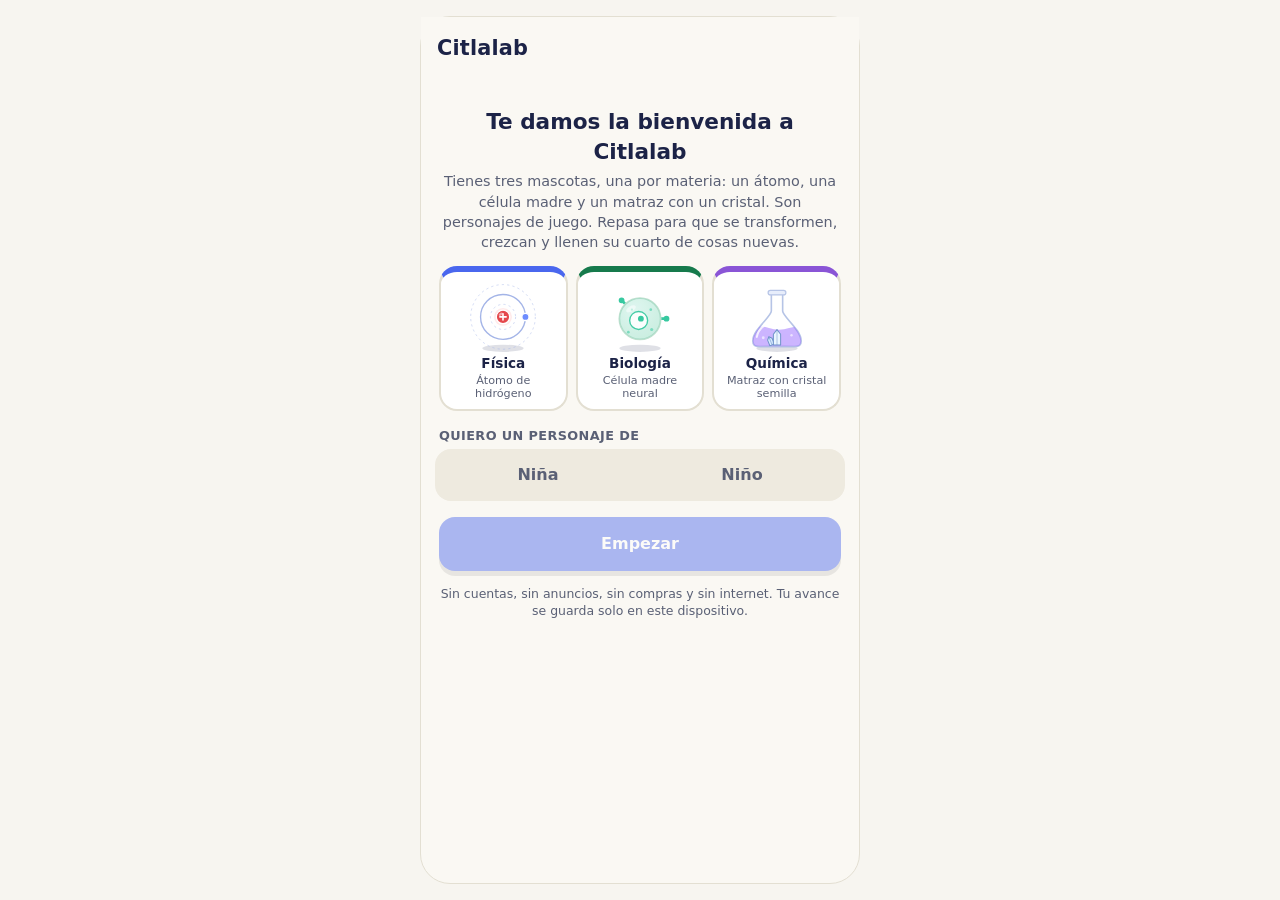
==== commit 120eee88: "Add files via upload" ====
--- a/index.html
+++ b/index.html
@@ -3,12 +3,16 @@
 <head>
 <meta charset="utf-8">
 <meta name="viewport" content="width=device-width, initial-scale=1, viewport-fit=cover">
-<title>Citlalab · Cuida a tu mascota repasando ciencias</title>
+<title>Citlalab · Cuida, Aprende, Crece</title>
 <meta name="author" content="Uriel Lara Guzmán, docente de Ciencias">
 <meta name="description" content="Repasa Biología, Física y Química cuidando a tu mascota. Sin cuentas, sin anuncios y sin compras.">
 <meta http-equiv="Content-Security-Policy" content="default-src 'none'; script-src 'self' 'unsafe-inline'; style-src 'self' 'unsafe-inline'; img-src 'self' data: blob:; font-src 'self'; manifest-src 'self'; worker-src 'self'; connect-src 'none'; form-action 'none'; base-uri 'none'; frame-src 'none'; object-src 'none'; media-src 'none'">
 <meta name="referrer" content="no-referrer">
-<meta name="theme-color" content="#4a67ee">
+<meta name="theme-color" content="#faf8f3">
+<script>
+/* tema antes de pintar: evita un destello claro cuando el tema guardado es noche */
+(function () { try { var t = localStorage.getItem('repaso.tema') || 'auto', d = window.matchMedia && matchMedia('(prefers-color-scheme: dark)').matches; document.documentElement.setAttribute('data-tema', t === 'auto' ? (d ? 'noche' : 'neutro') : t); } catch (e) {} })();
+</script>
 <link rel="manifest" href="manifest.webmanifest">
 <link rel="icon" href="icons/icon-192.png">
 <link rel="apple-touch-icon" href="icons/apple-touch-icon.png">
@@ -20,7 +24,7 @@
 
 <div class="phone" id="phone" data-view="home" data-size="l">
   <header class="top">
-    <div class="brand">Citlalab</div>
+    <button class="brand" id="brand" type="button" aria-label="Citlalab, ir al inicio">Citlalab</button>
     <div class="rt" id="rt">
       <span class="chip" id="c-racha"></span><span class="chip b" id="c-dom"></span>
       <button class="gear" id="b-set" aria-label="Ajustes"><svg viewBox="0 0 24 24" fill="none" stroke="currentColor" stroke-width="2" stroke-linecap="round" stroke-linejoin="round" aria-hidden="true"><circle cx="12" cy="12" r="3"/><path d="M19.4 15a1.7 1.7 0 0 0 .3 1.8l.1.1a2 2 0 1 1-2.8 2.8l-.1-.1a1.7 1.7 0 0 0-1.8-.3 1.7 1.7 0 0 0-1 1.5V21a2 2 0 1 1-4 0v-.1a1.7 1.7 0 0 0-1.1-1.5 1.7 1.7 0 0 0-1.8.3l-.1.1a2 2 0 1 1-2.8-2.8l.1-.1a1.7 1.7 0 0 0 .3-1.8 1.7 1.7 0 0 0-1.5-1H3a2 2 0 1 1 0-4h.1a1.7 1.7 0 0 0 1.5-1.1 1.7 1.7 0 0 0-.3-1.8l-.1-.1a2 2 0 1 1 2.8-2.8l.1.1a1.7 1.7 0 0 0 1.8.3H9a1.7 1.7 0 0 0 1-1.5V3a2 2 0 1 1 4 0v.1a1.7 1.7 0 0 0 1 1.5 1.7 1.7 0 0 0 1.8-.3l.1-.1a2 2 0 1 1 2.8 2.8l-.1.1a1.7 1.7 0 0 0-.3 1.8V9a1.7 1.7 0 0 0 1.5 1H21a2 2 0 1 1 0 4h-.1a1.7 1.7 0 0 0-1.5 1z"/></svg></button>
@@ -28,7 +32,7 @@
   </header>
   <main id="main">
   <h1 class="sr">Citlalab: cuida a tu mascota repasando ciencias</h1>
-  <div class="pills" id="pills" role="group" aria-label="Materia"></div>
+  <div class="pills" id="pills" role="group" aria-label="Mascotas, una por materia: toca una para verla"></div>
 
   <!-- El cuarto de la mascota: siempre visible -->
   <div class="stage" id="stage">
@@ -169,7 +173,9 @@
 
   <!-- Personalizar -->
   <section class="view" id="v-custom" aria-label="Personalizar">
-    <div class="seg" role="radiogroup" aria-label="Personaje" id="seg2"></div>
+    <div class="seglbl" id="seg2-lbl">Versión de tu mascota</div>
+    <div class="seg" role="radiogroup" aria-labelledby="seg2-lbl" id="seg2"></div>
+    <button class="link" id="seg2-todas" type="button" hidden>Usar esta versión en las tres mascotas</button>
     <div class="tabs" role="tablist" id="tabs">
       <button class="tab" role="tab" data-t="color" aria-selected="true">Color</button>
       <button class="tab" role="tab" data-t="ojos" aria-selected="false">Ojos</button>
@@ -203,15 +209,19 @@
     <div class="row2"><span>Preguntar cuánta seguridad tengo<small>Antes de ver si acertaste: lo sé, dudo o adiviné</small></span><button class="tog" id="t-conf" role="switch" aria-checked="true" aria-label="Preguntar cuánta seguridad tengo"></button></div>
     <div class="row2"><span>Letra grande<small>Textos un poco más grandes</small></span><button class="tog" id="t-big" role="switch" aria-checked="false" aria-label="Letra grande"></button></div>
 
+    <div class="seglbl" id="th-lbl">Tema</div>
+    <div class="seg" role="radiogroup" aria-labelledby="th-lbl"><button id="th-auto" role="radio" aria-checked="true">Automático</button><button id="th-neutro" role="radio" aria-checked="false">Neutro (crema)</button><button id="th-claro" role="radio" aria-checked="false">Claro</button><button id="th-noche" role="radio" aria-checked="false">Noche</button></div>
+    <p class="hint" id="th-hint" style="margin:2px 18px 10px;text-align:left"></p>
+
     <div class="sub" style="margin-top:14px">Accesibilidad</div>
     <div class="row2"><span>Alto contraste<small>Colores más fuertes y bordes marcados</small></span><button class="tog" id="t-contraste" role="switch" aria-checked="false" aria-label="Alto contraste"></button></div>
     <div class="seglbl" id="f-lbl">Tipo de letra</div>
     <div class="seg seg3" role="radiogroup" aria-labelledby="f-lbl"><button id="f-normal" role="radio" aria-checked="true">Normal</button><button id="f-facil" role="radio" aria-checked="false">Fácil de leer</button><button id="f-dis" role="radio" aria-checked="false">Dislexia</button></div>
-    <p class="hint" id="f-hint" style="margin:8px 6px 12px;text-align:left"><b>Fácil de leer:</b> letras muy distintas entre sí (ayuda a cansarse menos al leer). <b>Dislexia:</b> letras con base más pesada para que no «bailen». Prueba las dos y quédate con la que te resulte más cómoda.</p>
+    <p class="hint" id="f-hint" style="margin:8px 6px 12px;text-align:left"><b>Fácil de leer:</b> letras muy distintas entre sí (ayuda a cansarse menos al leer). <b>Dislexia:</b> letras con base más pesada para que no "bailen". Prueba las dos y quédate con la que te resulte más cómoda.</p>
     <div class="row2"><span>Leer preguntas en voz alta<small>Las lee solas al aparecer; también hay un botón para escucharlas</small></span><button class="tog" id="t-voz" role="switch" aria-checked="false" aria-label="Leer preguntas en voz alta"></button></div>
     <p class="hint" id="voz-nota" hidden style="margin:-2px 18px 4px;text-align:left">Este dispositivo no tiene una voz en español instalada, así que la lectura en voz alta no está disponible.</p>
     <div class="row2"><span>Juegos tranquilos<small>Lluvia y vasos van más lento y se juegan tocando</small></span><button class="tog" id="t-lento" role="switch" aria-checked="false" aria-label="Juegos tranquilos"></button></div>
-    <div class="row2"><span>Elegir en vez de escribir<small>En «Explícalo con tus palabras» eliges ideas en lugar de teclear</small></span><button class="tog" id="t-elegir" role="switch" aria-checked="false" aria-label="Elegir en vez de escribir"></button></div>
+    <div class="row2"><span>Elegir en vez de escribir<small>En "Explícalo con tus palabras" eliges ideas en lugar de teclear</small></span><button class="tog" id="t-elegir" role="switch" aria-checked="false" aria-label="Elegir en vez de escribir"></button></div>
     <div class="row2"><span>Dibujos en las preguntas<small>Pequeñas ilustraciones que ayudan a entender</small></span><button class="tog" id="t-dib" role="switch" aria-checked="false" aria-label="Dibujos en las preguntas"></button></div>
     <p class="aviso" id="set-aviso" hidden>Este navegador no deja guardar tu avance (¿modo privado?). Ábrelo en una ventana normal para no perderlo.</p>
     <div class="sub">¿Quién está usando la app?</div>
@@ -220,8 +230,8 @@
     <button class="cta sec" id="pf-nuevo">Agregar otro perfil</button>
     <label class="lbl" for="al-nombre">Mi nombre (opcional)</label>
     <input id="al-nombre" class="inp" maxlength="40" autocomplete="off" placeholder="Nombre y grupo, por ejemplo: Ana 2.º B">
-    <p class="aviso" id="and-aviso" hidden>Para no perder tu avance: abre la app en una pestaña normal (no de incógnito ni privada) y, en Chrome, toca el menú ⋮ y elige «Instalar app» o «Agregar a pantalla principal». También puedes guardar un archivo de respaldo.</p>
-    <p class="aviso" id="ios-aviso" hidden>En iPhone o iPad, Safari puede borrar el avance si no usas la app por varios días. Para evitarlo, toca el botón Compartir y elige «Agregar a pantalla de inicio». También puedes guardar tu código de respaldo.</p>
+    <p class="aviso" id="and-aviso" hidden>Para no perder tu avance: abre la app en una pestaña normal (no de incógnito ni privada) y, en Chrome, toca el menú ⋮ y elige "Instalar app" o "Agregar a pantalla principal". También puedes guardar un archivo de respaldo.</p>
+    <p class="aviso" id="ios-aviso" hidden>En iPhone o iPad, Safari puede borrar el avance si no usas la app por varios días. Para evitarlo, toca el botón Compartir y elige "Agregar a pantalla de inicio". También puedes guardar tu código de respaldo.</p>
     <div class="sub">Reporte para mi familia</div>
     <p class="p" style="text-align:left;margin-top:2px">Copia este reporte y pásaselo a tu familia o tutores. Si tu docente lo solicita, ellos se lo mandan por WhatsApp. Solo incluye tu avance, nada más.</p>
     <button class="cta sec" id="rs-copiar">Copiar mi reporte</button>
@@ -243,7 +253,7 @@
       <p class="p" style="text-align:left"><b>Qué no hace:</b> no pide cuentas, correo, teléfono, ubicación, cámara ni micrófono, y no accede a tus fotos, videos ni archivos (solo guarda o lee el respaldo cuando tú lo pides y eliges el archivo); no tiene anuncios, compras, chats ni enlaces a otros sitios; no usa rastreadores y no envía tu información a ningún servidor. La página la aloja GitHub, que, como cualquier sitio web, puede registrar visitas técnicas (por ejemplo, la dirección IP), pero no ve nombres, avance ni mascotas.</p>
       <p class="p" style="text-align:left"><b>Qué se comparte y con quién:</b> nada se envía solo. El reporte de la familia solo se copia si la persona que usa la app lo pide, y es su familia quien decide si se lo manda al docente.</p>
       <p class="p" style="text-align:left" id="quien"><b>Quién la hizo:</b> <span id="quien-t"></span></p>
-      <p class="p" style="text-align:left"><b>Cómo borrar todo:</b> con el botón «Borrar mi progreso», o borrando los datos del sitio en el navegador.</p>
+      <p class="p" style="text-align:left"><b>Cómo borrar todo:</b> con el botón "Borrar mi progreso", o borrando los datos del sitio en el navegador.</p>
     </details>
     <button class="cta danger" id="bk-borrar">Borrar mi progreso</button>
     <p class="safe">Esta app no tiene cuentas, anuncios ni compras. Tu mascota nunca se enferma ni muere: si pasan días, solo te espera.</p>
--- a/css/styles.css
+++ b/css/styles.css
@@ -1,36 +1,62 @@
 /* ESTILOS de Repaso */
 
 :root{
-  --bg:#eef2f9; --card:#fff; --ink:#1d2433; --soft:#5d6b82; --line:#e1e7f2; --pink:#ff6b9a;
+  /* tema NEUTRO (crema), el predeterminado */
+  --bg:#f7f5f0; --card:#faf8f3; --surf:#fff; --surf2:#f4f1ea; --track:#e9e5da; --seg:#eeeadf; --input:#fbf9f4;
+  --ink:#1c2347; --soft:#5a6075; --line:#e3dfd2; --acc:#1c2347; --pink:#ff6b9a;
   --brand:#4a67ee; --brand-d:#3a54d6; --brand-soft:#eef1ff; --brand-line:#d4dcff;
-  --ok:#167a4d; --bad:#c53a3a;
+  --ok:#167a4d; --bad:#c53a3a; --okb:#167a4d; --badb:#c53a3a;
+  --warn-bg:#fff7e6; --warn-line:#ffe2a8; --warn-ink:#a15c00; --warn-ink2:#6b4700;
+  --ok-bg:#e9f8f0; --ok-line:#bfe8d3; --ok-ink:#14724a; --bad-bg:#fdecec; --bad-line:#e6b3b3; --bad-ink:#b42323;
+  --tap:#f0ede4; --tap-h:#e6e1d2; --hl:#ffe27a; --hl-bad:#fbd3d3; --hl-say:#d9f0ff; --pas-bg:#fffdf6; --pas-line:#f1e4bd;
+  --ready-bg:#fffaf0; --ready-ring:#fff0bf; --boss-a:#efe6ff; --boss-b:#f8f4ff; --boss-ink:#5b2d9c; --boss-hp:#e0d3f5;
+  --tog:#c9cfdd; --combo:#d97706; --err-ink:#b45309; --bubble:rgba(255,255,255,.88); --sombra:var(--sombra);
 }
+/* tema CLARO (el blanco azulado de antes) */
+html[data-tema=claro]{--bg:#eef2f9; --card:#fff; --surf2:#f6f8fd; --track:#edf1f8; --seg:#f1f4fb; --input:#fafcff; --ink:#1d2433; --soft:#5d6b82; --line:#e1e7f2; --tap:#f3f6fd; --tap-h:#dfe9ff; --tog:#cfd6e6}
+html[data-tema=claro] #phone{--acc:var(--brand-d)}
+/* tema NOCHE */
+html[data-tema=noche]{color-scheme:dark;
+  --bg:#0e1226; --card:#141831; --surf:#1e2447; --surf2:#1a2040; --track:#2d3563; --seg:#222850; --input:#1a2040;
+  --ink:#eceefb; --soft:#a9b1d4; --line:#363e70; --pink:#ff7aa8;
+  --okb:#3fbf86; --badb:#ff7b7b; --warn-bg:#3a3012; --warn-line:#6a5a1c; --warn-ink:#ffd277; --warn-ink2:#ffe3a3;
+  --ok-bg:#12372a; --ok-line:#256b4f; --ok-ink:#6ee0aa; --bad-bg:#3d1c26; --bad-line:#7a3340; --bad-ink:#ff9a9a;
+  --tap:#262d5c; --tap-h:#323b78; --hl:#5c4d12; --hl-bad:#5a2430; --hl-say:#1f4a63; --pas-bg:#1b2146; --pas-line:#4a4220;
+  --ready-bg:#2c2a18; --ready-ring:#5a4a10; --boss-a:#2b2155; --boss-b:#241c49; --boss-ink:#d6c2ff; --boss-hp:#3a3070;
+  --tog:#4a5384; --combo:#ffb347; --err-ink:#ffc27a; --bubble:rgba(34,40,80,.92); --sombra:rgba(0,0,0,.4)}
+html[data-tema=noche] #phone{--acc:var(--brand-d)}
+html[data-tema=noche] .mat b{color:color-mix(in srgb,var(--c) 45%,#fff)}
+html[data-tema=noche] .cta.sec,html[data-tema=noche] .voz,html[data-tema=noche] .esc-btn{border-color:var(--brand-d)}
+html[data-tema=noche] .sw{border-color:var(--surf)}
+html[data-tema=noche] .day.on i{color:#1c2347}
+html[data-tema=noche] .fl{color:var(--ok-ink)}
 *{box-sizing:border-box}
 html{color-scheme:light}
+html[data-tema=noche]{color-scheme:dark}
 button{font:inherit}
 button:focus-visible,input:focus-visible{outline:3px solid #f2b705;outline-offset:2px}
 
 /* barra superior */
 .top{display:flex;justify-content:space-between;align-items:center;padding:14px 16px 4px}
-.brand{font-weight:900;font-size:1.05rem;color:var(--brand-d);letter-spacing:.2px}
+.brand{font-weight:900;font-size:1.05rem;color:var(--acc);letter-spacing:.2px}
 .chips{display:flex;gap:6px}
-.chip{background:#fff7e6;color:#a15c00;border:1px solid #ffe2a8;border-radius:999px;padding:4px 10px;font-weight:700;font-size:.8rem;white-space:nowrap}
+.chip{background:var(--warn-bg);color:var(--warn-ink);border:1px solid var(--warn-line);border-radius:999px;padding:4px 10px;font-weight:700;font-size:.8rem;white-space:nowrap}
 .chip.b{background:var(--brand-soft);color:var(--brand-d);border-color:var(--brand-line)}
 .pills{display:flex;gap:6px;margin:4px 14px 6px}
-.pill{flex:1;border:2px solid var(--line);background:#fff;border-radius:999px;min-height:44px;font-weight:800;font-size:.84rem;color:var(--soft);cursor:pointer;display:flex;align-items:center;justify-content:center;gap:6px}
+.pill{flex:1;border:2px solid var(--line);background:var(--surf);border-radius:999px;min-height:44px;font-weight:800;font-size:.84rem;color:var(--soft);cursor:pointer;display:flex;align-items:center;justify-content:center;gap:6px}
 .pill i{width:10px;height:10px;border-radius:50%;background:var(--c)}
-.pill[aria-pressed=true]{border-color:var(--c);color:var(--ink);background:#fff;box-shadow:0 0 0 3px color-mix(in srgb,var(--c) 18%,transparent)}
+.pill[aria-pressed=true]{border-color:var(--c);color:var(--ink);background:var(--surf);box-shadow:0 0 0 3px color-mix(in srgb,var(--c) 18%,transparent)}
 
 /* escenario */
-.fl{position:absolute;left:76%;top:30%;font-weight:900;font-size:1rem;color:var(--ok);text-shadow:0 2px 0 #fff;pointer-events:none;animation:fl 1.1s ease-out forwards;white-space:nowrap}
+.fl{position:absolute;left:76%;top:30%;font-weight:900;font-size:1rem;color:var(--ok);text-shadow:0 2px 0 var(--surf);pointer-events:none;animation:fl 1.1s ease-out forwards;white-space:nowrap}
 @keyframes fl{0%{opacity:0;transform:translate(-50%,10px)}15%{opacity:1}100%{opacity:0;transform:translate(-50%,-46px)}}
-.say{position:relative;margin:10px 18px 0;background:#f6f8fd;border:1px solid var(--line);border-radius:16px;padding:8px 12px;text-align:center;font-size:.9rem}
-.say::before{content:"";position:absolute;top:-7px;left:50%;margin-left:-7px;width:12px;height:12px;background:#f6f8fd;border-left:1px solid var(--line);border-top:1px solid var(--line);transform:rotate(45deg)}
+.say{position:relative;margin:10px 18px 0;background:var(--surf2);border:1px solid var(--line);border-radius:16px;padding:8px 12px;text-align:center;font-size:.9rem}
+.say::before{content:"";position:absolute;top:-7px;left:50%;margin-left:-7px;width:12px;height:12px;background:var(--surf2);border-left:1px solid var(--line);border-top:1px solid var(--line);transform:rotate(45deg)}
 .name{display:flex;justify-content:center;margin:10px 14px 0}
 .name2{display:flex;justify-content:center;margin:2px 14px 4px}
 .name2 input,.name input{font:inherit;font-weight:900;font-size:1.2rem;text-align:center;border:2px solid transparent;background:transparent;border-radius:12px;padding:2px 8px;width:11em;max-width:100%;color:var(--ink)}
-.name2 input{border:2px solid var(--line);background:#fafcff;border-radius:12px;padding:8px 12px;width:100%;font-size:1.05rem}
-.name input:hover,.name input:focus{border-color:var(--line);background:#fafcff;outline:none}
+.name2 input{border:2px solid var(--line);background:var(--input);border-radius:12px;padding:8px 12px;width:100%;font-size:1.05rem}
+.name input:hover,.name input:focus{border-color:var(--line);background:var(--input);outline:none}
 .name input:focus-visible{border-color:var(--brand)}
 .lvl{text-align:center;color:var(--soft);font-size:.85rem;margin:0 14px 4px;white-space:pre-line}
 
@@ -42,12 +68,12 @@
 .p{color:var(--soft);font-size:.9rem;margin:0 18px 10px;text-align:center}
 .cta{border:0;border-radius:16px;min-height:54px;margin:8px 18px;font-weight:900;font-size:1rem;color:#fff;background:var(--brand);box-shadow:0 5px 0 rgba(0,0,0,.16);cursor:pointer}
 .cta:active{transform:translateY(3px);box-shadow:0 2px 0 rgba(0,0,0,.16)}
-.cta.sec{background:#fff;color:var(--brand-d);border:2px solid var(--brand);box-shadow:none}
+.cta.sec{background:var(--surf);color:var(--brand-d);border:2px solid var(--brand);box-shadow:none}
 .cta:disabled{opacity:.45;cursor:not-allowed}
-.link{border:0;background:none;color:var(--brand-d);text-decoration:underline;min-height:44px;cursor:pointer;margin:0 18px}
+.link{border:0;background:none;color:var(--acc);text-decoration:underline;min-height:44px;cursor:pointer;margin:0 18px}
 .bars{display:grid;gap:8px;margin:8px 18px 8px}
 .bar{display:grid;grid-template-columns:78px 1fr 44px;align-items:center;gap:8px;font-size:.84rem;font-weight:700}
-.bar .t{height:12px;background:#edf1f8;border-radius:999px;overflow:hidden}
+.bar .t{height:12px;background:var(--track);border-radius:999px;overflow:hidden}
 .bar .t i{display:block;height:100%;border-radius:999px;transition:width .5s}
 .bar span:last-child{color:var(--soft);text-align:right;font-weight:600}
 .actions{display:grid;grid-template-columns:1fr 1fr;gap:10px;margin:6px 18px 8px}
@@ -59,63 +85,63 @@
 
 /* tarjetas de materia */
 .mats{display:grid;gap:10px;margin:6px 18px 8px}
-.mat{display:flex;align-items:center;gap:14px;border:2px solid var(--line);border-left:10px solid var(--c);background:#fff;border-radius:18px;padding:10px 12px;text-align:left;cursor:pointer;min-height:80px}
+.mat{display:flex;align-items:center;gap:14px;border:2px solid var(--line);border-left:10px solid var(--c);background:var(--surf);border-radius:18px;padding:10px 12px;text-align:left;cursor:pointer;min-height:80px}
 .mat:hover{border-color:var(--c)}
 .mat svg{width:62px;height:62px;flex:none}
 .mat b{display:block;font-size:1.05rem;color:var(--c)}
 .mat small{color:var(--soft)}
 
 /* selector de género */
-.seg{display:grid;grid-template-columns:repeat(2,1fr);gap:6px;margin:4px 14px 8px;background:#f1f4fb;border-radius:16px;padding:4px}
+.seg{display:grid;grid-template-columns:repeat(2,1fr);gap:6px;margin:4px 14px 8px;background:var(--seg);border-radius:16px;padding:4px}
 .seg button{border:0;background:transparent;border-radius:12px;min-height:44px;font-weight:800;color:var(--soft);cursor:pointer}
-.seg button[aria-checked=true]{background:#fff;color:var(--brand-d);box-shadow:0 1px 4px rgba(40,60,120,.18)}
+.seg button[aria-checked=true]{background:var(--surf);color:var(--acc);box-shadow:0 1px 4px var(--sombra)}
 .seglbl{margin:6px 18px 0;font-size:.8rem;font-weight:800;color:var(--soft);text-transform:uppercase;letter-spacing:.4px}
 
 /* personalizar */
-.tabs{display:flex;gap:4px;margin:0 14px 8px;background:#f1f4fb;border-radius:14px;padding:4px}
+.tabs{display:flex;gap:4px;margin:0 14px 8px;background:var(--seg);border-radius:14px;padding:4px}
 .tab{flex:1;border:0;background:transparent;border-radius:11px;padding:8px 2px;min-height:44px;font-weight:700;font-size:.8rem;color:var(--soft);cursor:pointer}
-.tab[aria-selected=true]{background:#fff;color:var(--brand-d);box-shadow:0 1px 4px rgba(40,60,120,.15)}
+.tab[aria-selected=true]{background:var(--surf);color:var(--acc);box-shadow:0 1px 4px rgba(40,60,120,.15)}
 .grid{display:grid;grid-template-columns:repeat(4,1fr);gap:8px;margin:0 14px 6px}
-.tile{position:relative;border:2px solid var(--line);background:#fff;border-radius:16px;min-height:76px;padding:6px 3px;font-size:.74rem;font-weight:700;color:var(--ink);cursor:pointer;display:flex;flex-direction:column;align-items:center;justify-content:center;gap:4px;line-height:1.15;text-align:center}
+.tile{position:relative;border:2px solid var(--line);background:var(--surf);border-radius:16px;min-height:76px;padding:6px 3px;font-size:.74rem;font-weight:700;color:var(--ink);cursor:pointer;display:flex;flex-direction:column;align-items:center;justify-content:center;gap:4px;line-height:1.15;text-align:center}
 .tile[aria-pressed=true]{border-color:var(--brand);background:var(--brand-soft);box-shadow:0 0 0 2px var(--brand-line)}
-.tile.lock{background:#f6f7fa;color:#5b6578}
+.tile.lock{background:var(--surf2);color:var(--soft)}
 .tile .lk{position:absolute;top:4px;right:5px;font-size:.78rem}
 .tile.nuevo::after{content:"NUEVO";position:absolute;top:-7px;left:50%;transform:translateX(-50%);background:var(--pink);color:#fff;font-size:.6rem;font-weight:900;border-radius:999px;padding:1px 6px}
 .sw{width:32px;height:32px;border-radius:50%;border:3px solid #fff;box-shadow:0 0 0 1px rgba(0,0,0,.15)}
 .tile svg{width:38px;height:38px}
 .hint{margin:2px 18px 8px;min-height:2.5em;color:var(--soft);font-size:.85rem;text-align:center}
-.hint.err{color:#b45309}
+.hint.err{color:var(--err-ink)}
 
 /* preguntas */
 .qhead{display:flex;align-items:center;gap:10px;margin:8px 18px 6px}
-.qhead .pr{flex:1;height:12px;background:#edf1f8;border-radius:999px;overflow:hidden}
+.qhead .pr{flex:1;height:12px;background:var(--track);border-radius:999px;overflow:hidden}
 .qhead .pr i{display:block;height:100%;width:0;background:var(--brand);border-radius:999px;transition:width .3s}
 .qhead .cnt{font-weight:800;color:var(--soft);font-size:.85rem}
 .qtag{margin:6px 18px 0;color:var(--brand-d);font-weight:800;font-size:.78rem;text-transform:uppercase;letter-spacing:.5px}
 .qtext{margin:4px 18px 10px;font-size:1.22rem;line-height:1.3;font-weight:800}
 .opts{display:grid;gap:9px;margin:0 18px}
-.opt{border:2px solid var(--line);background:#fff;border-radius:14px;min-height:54px;padding:10px 14px;text-align:left;font-weight:600;color:var(--ink);cursor:pointer;font-size:1rem}
+.opt{border:2px solid var(--line);background:var(--surf);border-radius:14px;min-height:54px;padding:10px 14px;text-align:left;font-weight:600;color:var(--ink);cursor:pointer;font-size:1rem}
 .opt:hover:not(:disabled){border-color:var(--brand)}
-.opt.ok{border-color:var(--ok);background:#e9f8f0}
-.opt.bad{border-color:var(--bad);background:#fdecec}
+.opt.ok{border-color:var(--okb);background:var(--ok-bg)}
+.opt.bad{border-color:var(--badb);background:var(--bad-bg)}
 .opt:disabled{cursor:default}
-.fb{margin:12px 18px 0;border-radius:16px;padding:12px 14px;background:#f6f8fd;border:1px solid var(--line);font-size:.92rem}
+.fb{margin:12px 18px 0;border-radius:16px;padding:12px 14px;background:var(--surf2);border:1px solid var(--line);font-size:.92rem}
 .fb strong{display:block;font-size:1.02rem;margin-bottom:2px}
-.fb.good strong{color:#14724a} .fb.nope strong{color:#b42323}
+.fb.good strong{color:var(--ok-ink)} .fb.nope strong{color:var(--bad-ink)}
 .fb .ref{color:var(--soft);font-size:.82rem;margin-top:4px}
 .res-list{margin:8px 18px;display:grid;gap:8px}
-.res-item{display:flex;justify-content:space-between;align-items:center;background:#f6f8fd;border-radius:14px;padding:10px 14px;font-weight:700}
-.unl{margin:8px 18px;background:#fff7e6;border:1px solid #ffe2a8;border-radius:16px;padding:10px 14px;font-size:.92rem}
-.unl b{color:#a15c00}
+.res-item{display:flex;justify-content:space-between;align-items:center;background:var(--surf2);border-radius:14px;padding:10px 14px;font-weight:700}
+.unl{margin:8px 18px;background:var(--warn-bg);border:1px solid var(--warn-line);border-radius:16px;padding:10px 14px;font-size:.92rem}
+.unl b{color:var(--warn-ink)}
 
 /* progreso */
 .week{display:flex;justify-content:space-between;margin:6px 18px 4px}
 .day{display:flex;flex-direction:column;align-items:center;gap:4px;font-size:.72rem;color:var(--soft);font-weight:700}
-.day i{width:30px;height:30px;border-radius:50%;background:#edf1f8;display:flex;align-items:center;justify-content:center;font-style:normal}
+.day i{width:30px;height:30px;border-radius:50%;background:var(--track);display:flex;align-items:center;justify-content:center;font-style:normal}
 .day.on i{background:#ffb830;color:#fff}
 .topic{margin:8px 18px 0}
 .topic .tt{display:flex;justify-content:space-between;font-weight:700;font-size:.88rem}
-.topic .tb{height:10px;background:#edf1f8;border-radius:999px;overflow:hidden;margin-top:4px}
+.topic .tb{height:10px;background:var(--track);border-radius:999px;overflow:hidden;margin-top:4px}
 .topic .tb i{display:block;height:100%;background:var(--brand);border-radius:999px}
 .badge{background:var(--ok);color:#fff;border-radius:999px;padding:0 8px;font-size:.72rem;font-weight:800}
 .sub{margin:14px 18px 2px;font-weight:900}
@@ -142,21 +168,21 @@
 
 
 /* ===== v3 ===== */
-.gear{border:1px solid var(--line);background:#fff;border-radius:50%;width:44px;height:44px;display:flex;align-items:center;justify-content:center;cursor:pointer;color:var(--soft);flex:none}
+.gear{border:1px solid var(--line);background:var(--surf);border-radius:50%;width:44px;height:44px;display:flex;align-items:center;justify-content:center;cursor:pointer;color:var(--soft);flex:none}
 .gear svg{width:20px;height:20px}
 /* vistas nuevas */
 /* tarjetas del inicio */
 .cards2{display:grid;gap:8px;margin:0 18px 8px}
-.cc{display:flex;align-items:center;gap:12px;border:2px solid var(--line);background:#fff;border-radius:18px;padding:10px 12px;text-align:left;width:100%;cursor:pointer;color:var(--ink)}
+.cc{display:flex;align-items:center;gap:12px;border:2px solid var(--line);background:var(--surf);border-radius:18px;padding:10px 12px;text-align:left;width:100%;cursor:pointer;color:var(--ink)}
 .cc:hover:not(:disabled){border-color:var(--brand)}
 .cc .ico{width:48px;height:48px;flex:none;border-radius:14px;background:var(--brand-soft);display:flex;align-items:center;justify-content:center}
 .cc .ico svg{width:38px;height:38px}
 .cc b{display:block;font-size:.95rem}
 .cc small{display:block;color:var(--soft);font-size:.8rem;line-height:1.25}
-.cc .tag2{margin-left:auto;font-size:.72rem;font-weight:900;border-radius:999px;padding:3px 9px;background:#fff7e6;color:#a15c00;border:1px solid #ffe2a8;white-space:nowrap}
+.cc .tag2{margin-left:auto;font-size:.72rem;font-weight:900;border-radius:999px;padding:3px 9px;background:var(--warn-bg);color:var(--warn-ink);border:1px solid var(--warn-line);white-space:nowrap}
 /* juegos */
 .gcards{display:grid;gap:10px;margin:8px 18px}
-.gcard{display:flex;align-items:center;gap:14px;border:2px solid var(--line);background:#fff;border-radius:20px;padding:14px;text-align:left;width:100%;cursor:pointer;color:var(--ink)}
+.gcard{display:flex;align-items:center;gap:14px;border:2px solid var(--line);background:var(--surf);border-radius:20px;padding:14px;text-align:left;width:100%;cursor:pointer;color:var(--ink)}
 .gcard:hover{border-color:var(--brand)}
 .gcard .ico{width:60px;height:60px;border-radius:18px;background:var(--brand-soft);display:flex;align-items:center;justify-content:center;flex:none}
 .gcard .ico svg{width:46px;height:46px}
@@ -164,49 +190,49 @@
 .gcard small{color:var(--soft)}
 /* tarjetas arrastrables */
 .deck{position:relative;height:230px;margin:8px 22px 4px;touch-action:pan-y;user-select:none;-webkit-user-select:none}
-.sw-card{position:absolute;inset:0;border-radius:24px;background:#fff;border:3px solid var(--line);box-shadow:0 10px 26px rgba(40,60,120,.16);padding:20px 18px;display:flex;flex-direction:column;justify-content:center;align-items:center;text-align:center;cursor:grab;will-change:transform}
+.sw-card{position:absolute;inset:0;border-radius:24px;background:var(--surf);border:3px solid var(--line);box-shadow:0 10px 26px var(--sombra);padding:20px 18px;display:flex;flex-direction:column;justify-content:center;align-items:center;text-align:center;cursor:grab;will-change:transform}
 .sw-card.back{transform:scale(.94) translateY(12px);opacity:.75;pointer-events:none;box-shadow:none}
 .sw-card .tt{position:absolute;top:12px;left:0;right:0;color:var(--brand-d);font-weight:800;font-size:.72rem;text-transform:uppercase;letter-spacing:.5px}
 .sw-card .qq{font-size:1.18rem;font-weight:800;line-height:1.3;margin-top:8px}
 .sw-card .lab{position:absolute;top:18px;font-weight:900;font-size:1.05rem;border:3px solid;border-radius:12px;padding:2px 10px;opacity:0}
-.sw-card .lab.v{right:14px;color:var(--ok);border-color:var(--ok);transform:rotate(10deg)}
-.sw-card .lab.f{left:14px;color:var(--bad);border-color:var(--bad);transform:rotate(-10deg)}
+.sw-card .lab.v{right:14px;color:var(--ok-ink);border-color:var(--okb);transform:rotate(10deg)}
+.sw-card .lab.f{left:14px;color:var(--bad-ink);border-color:var(--badb);transform:rotate(-10deg)}
 .dir{display:grid;grid-template-columns:1fr 1fr;gap:10px;margin:8px 22px}
 .dir button{border:0;border-radius:16px;min-height:56px;font-weight:900;font-size:1rem;color:#fff;cursor:pointer;box-shadow:0 5px 0 rgba(0,0,0,.15)}
 .dir .f{background:var(--bad)} .dir .v{background:var(--ok)}
 .dir button:active{transform:translateY(3px);box-shadow:0 2px 0 rgba(0,0,0,.15)}
 .dir button:disabled{opacity:.45}
 .swipehint{text-align:center;color:var(--soft);font-size:.8rem;margin:2px 18px}
-.combo{font-weight:900;color:#d97706;text-align:center;min-height:1.4em}
+.combo{font-weight:900;color:var(--combo);text-align:center;min-height:1.4em}
 /* armar el átomo */
 .atomsvg{display:block;width:100%;max-width:300px;margin:4px auto 0;height:auto}
 .task{margin:4px 18px 6px;text-align:center;font-weight:800;font-size:1.05rem}
 .task small{display:block;font-weight:500;color:var(--soft);font-size:.85rem;margin-top:2px}
 .parts{display:grid;gap:8px;margin:6px 18px}
-.part{display:grid;grid-template-columns:34px 1fr auto;align-items:center;gap:10px;background:#f6f8fd;border-radius:16px;padding:8px 10px}
+.part{display:grid;grid-template-columns:34px 1fr auto;align-items:center;gap:10px;background:var(--surf2);border-radius:16px;padding:8px 10px}
 .part .dot{width:30px;height:30px;border-radius:50%;display:flex;align-items:center;justify-content:center;color:#fff;font-weight:900}
 .part b{font-size:.95rem}
 .ctr{display:flex;align-items:center;gap:8px}
-.ctr button{width:48px;height:48px;border-radius:50%;border:2px solid var(--brand);background:#fff;color:var(--brand-d);font-size:1.5rem;font-weight:900;cursor:pointer;line-height:1}
+.ctr button{width:48px;height:48px;border-radius:50%;border:2px solid var(--brand);background:var(--surf);color:var(--brand-d);font-size:1.5rem;font-weight:900;cursor:pointer;line-height:1}
 .ctr button:active{background:var(--brand-soft)}
 .ctr span{min-width:1.6em;text-align:center;font-size:1.3rem;font-weight:900}
 .chg{text-align:center;font-weight:800;margin:4px 18px;min-height:1.4em}
-.chg.neu{color:var(--ok)}
-.atfb{margin:6px 18px;border-radius:14px;padding:10px 12px;background:#f6f8fd;border:1px solid var(--line);font-size:.9rem;min-height:3em}
-.atfb.good{background:#e9f8f0;border-color:#bfe8d3}
+.chg.neu{color:var(--ok-ink)}
+.atfb{margin:6px 18px;border-radius:14px;padding:10px 12px;background:var(--surf2);border:1px solid var(--line);font-size:.9rem;min-height:3em}
+.atfb.good{background:var(--ok-bg);border-color:var(--ok-line)}
 /* jefe */
-.bossbox{margin:6px 18px 4px;background:linear-gradient(180deg,#efe6ff,#f8f4ff);border-radius:22px;padding:6px 12px 10px;position:relative;overflow:hidden}
+.bossbox{margin:6px 18px 4px;background:linear-gradient(180deg,var(--boss-a),var(--boss-b));border-radius:22px;padding:6px 12px 10px;position:relative;overflow:hidden}
 .bossbox svg{display:block;width:150px;height:110px;margin:0 auto}
-.bname{text-align:center;font-weight:900;font-size:.9rem;color:#5b2d9c}
+.bname{text-align:center;font-weight:900;font-size:.9rem;color:var(--boss-ink)}
 .hp{display:flex;gap:4px;margin:6px 4px 0}
-.hp i{flex:1;height:12px;border-radius:6px;background:#e0d3f5;transition:background .3s}
+.hp i{flex:1;height:12px;border-radius:6px;background:var(--boss-hp);transition:background .3s}
 .hp i.on{background:#e5484d}
 .shake{animation:shk .45s}
 @keyframes shk{0%,100%{transform:translateX(0)}20%{transform:translateX(-9px) rotate(-3deg)}40%{transform:translateX(8px) rotate(3deg)}60%{transform:translateX(-5px)}80%{transform:translateX(4px)}}
 .defeat{animation:dft 1s forwards}
 @keyframes dft{to{transform:scale(.3) rotate(40deg);opacity:0}}
 .boss-note{margin:6px 18px;text-align:center;color:var(--soft);font-size:.85rem}
-.dmg{position:absolute;left:50%;top:30%;font-weight:900;color:#e5484d;font-size:1.3rem;text-shadow:0 2px 0 #fff;animation:fl 1s ease-out forwards;pointer-events:none}
+.dmg{position:absolute;left:50%;top:30%;font-weight:900;color:#e5484d;font-size:1.3rem;text-shadow:0 2px 0 var(--surf);animation:fl 1s ease-out forwards;pointer-events:none}
 /* cuarto */
 .roomhint{margin:2px 18px 8px;text-align:center;color:var(--soft);font-size:.85rem;min-height:2.4em}
 .tile .pl{position:absolute;top:4px;left:5px;font-size:.62rem;font-weight:900;background:var(--ok);color:#fff;border-radius:999px;padding:1px 6px}
@@ -214,7 +240,7 @@
 /* modal cofre */
 .modal{position:absolute;inset:0;background:rgba(20,26,45,.55);display:none;align-items:center;justify-content:center;z-index:20;padding:20px}
 .modal.on{display:flex}
-.mbox{background:#fff;border-radius:26px;padding:20px 18px 16px;width:100%;max-width:320px;text-align:center;animation:pop .5s cubic-bezier(.2,1.6,.4,1)}
+.mbox{background:var(--surf);border-radius:26px;padding:20px 18px 16px;width:100%;max-width:320px;text-align:center;animation:pop .5s cubic-bezier(.2,1.6,.4,1)}
 .mbox svg{width:150px;height:130px;display:block;margin:0 auto}
 .mbox h3{margin:6px 0 2px;font-size:1.2rem}
 .mbox p{margin:0 0 10px;color:var(--soft);font-size:.9rem}
@@ -225,9 +251,9 @@
 .glow{opacity:0;transition:opacity .6s .15s}
 .open .glow{opacity:1}
 /* ajustes */
-.row2{display:flex;align-items:center;justify-content:space-between;gap:12px;margin:6px 18px;background:#f6f8fd;border-radius:16px;padding:12px 14px;font-weight:700}
+.row2{display:flex;align-items:center;justify-content:space-between;gap:12px;margin:6px 18px;background:var(--surf2);border-radius:16px;padding:12px 14px;font-weight:700}
 .row2 small{display:block;color:var(--soft);font-weight:500}
-.tog{width:56px;height:44px;background-clip:content-box;padding:6px 0;border-radius:999px;border:0;background:#cfd6e6;position:relative;cursor:pointer;flex:none}
+.tog{width:56px;height:44px;background-clip:content-box;padding:6px 0;border-radius:999px;border:0;background:var(--tog);position:relative;cursor:pointer;flex:none}
 .tog::after{content:"";position:absolute;top:10px;left:4px;width:24px;height:24px;border-radius:50%;background:#fff;transition:left .2s}
 .tog[aria-checked=true]{background:var(--brand)}
 .tog[aria-checked=true]::after{left:28px}
@@ -246,16 +272,16 @@
 @keyframes aura{0%,100%{opacity:.55;transform:scale(.96)}50%{opacity:.9;transform:scale(1.04)}}
 .noanim *{animation:none !important;transition:none !important}
 
-.cc.ready{border-color:#ffc933;background:#fffaf0;box-shadow:0 0 0 3px #fff0bf}
-.cc.lockd{background:#f6f7fa}
-.cc.lockd .ico{background:#eceff5}
+.cc.ready{border-color:#ffc933;background:var(--ready-bg);box-shadow:0 0 0 3px var(--ready-ring)}
+.cc.lockd{background:var(--surf2)}
+.cc.lockd .ico{background:var(--track)}
 
 /* ===================== PRODUCCIÓN ===================== */
 [hidden]{display:none !important}
 html{-webkit-text-size-adjust:100%}
 body{margin:0;background:var(--bg);color:var(--ink);font-family:system-ui,-apple-system,"Segoe UI",Roboto,Arial,sans-serif;line-height:1.4;min-height:100vh;min-height:100dvh}
-.phone{width:100%;max-width:440px;margin:0 auto;background:var(--card);min-height:100vh;min-height:100dvh;display:flex;flex-direction:column;position:relative;padding-top:env(safe-area-inset-top);overflow-x:hidden}
-@media (min-width:480px){body{padding:16px 12px}.phone{min-height:calc(100dvh - 32px);border-radius:30px;box-shadow:0 18px 50px rgba(40,60,120,.18);border:1px solid var(--line)}}
+.phone{width:100%;max-width:440px;margin:0 auto;background:var(--card);min-height:100vh;min-height:100dvh;display:flex;flex-direction:column;position:relative;padding-top:0;overflow-x:hidden;overflow-x:clip}
+@media (min-width:480px){body{padding:16px 12px}.phone{min-height:calc(100dvh - 32px);border-radius:30px;box-shadow:0 18px 50px var(--sombra);border:1px solid var(--line)}}
 .top{display:flex;justify-content:space-between;align-items:center;padding:14px 16px 4px;gap:8px}
 .rt{display:flex;align-items:center;gap:6px}
 .stage{position:relative;margin:4px 14px 0;border-radius:24px;overflow:hidden}
@@ -266,29 +292,29 @@
 .stage svg#pet:focus-visible{outline:3px solid #f2b705;outline-offset:-3px}
 .view{display:none;flex-direction:column;flex:1}
 .view.on{display:flex}
-.nav{margin-top:auto;display:grid;grid-template-columns:repeat(4,1fr);border-top:1px solid var(--line);background:#fff;position:sticky;bottom:0;padding-bottom:env(safe-area-inset-bottom);z-index:5}
-.nav button{border:0;background:#fff;min-height:58px;font-weight:700;color:var(--soft);cursor:pointer;font-size:.8rem}
-.nav button[aria-current=page]{color:var(--brand-d);box-shadow:inset 0 3px 0 var(--brand)}
+.nav{margin-top:auto;display:grid;grid-template-columns:repeat(4,1fr);border-top:1px solid var(--line);background:var(--surf);position:sticky;bottom:0;padding-bottom:env(safe-area-inset-bottom);z-index:5}
+.nav button{border:0;background:var(--surf);min-height:58px;font-weight:700;color:var(--soft);cursor:pointer;font-size:.8rem}
+.nav button[aria-current=page]{color:var(--acc);box-shadow:inset 0 3px 0 var(--acc)}
 .bar{grid-template-columns:78px 1fr 62px}
 #cf{position:fixed;inset:0;width:100%;height:100%;pointer-events:none;z-index:60}
 .modal{position:fixed;z-index:70}
 html.grande{font-size:112.5%}
-.aviso{margin:6px 18px;background:#fff7e6;border:1px solid #ffe2a8;border-radius:14px;padding:8px 12px;font-size:.85rem;color:#8a5200}
+.aviso{margin:6px 18px;background:var(--warn-bg);border:1px solid var(--warn-line);border-radius:14px;padding:8px 12px;font-size:.85rem;color:var(--warn-ink2)}
 /* huevo */
 .eggidle{animation:eggidle 3s ease-in-out infinite;transform-origin:100px 176px}
 @keyframes eggidle{0%,100%{transform:rotate(0)}30%{transform:rotate(-2.4deg)}70%{transform:rotate(2.4deg)}}
 .obeggs{display:grid;grid-template-columns:repeat(3,1fr);gap:8px;margin:4px 18px 10px}
-.obegg{display:flex;flex-direction:column;align-items:center;border:2px solid var(--line);border-top:6px solid var(--c);border-radius:18px;padding:6px 4px 8px;background:#fff}
+.obegg{display:flex;flex-direction:column;align-items:center;border:2px solid var(--line);border-top:6px solid var(--c);border-radius:18px;padding:6px 4px 8px;background:var(--surf)}
 .obegg svg{width:70px;height:76px}
 .obegg b{font-size:.85rem;color:var(--ink)}
 /* ordenar */
 .ordhint{color:var(--soft);font-size:.85rem;margin:0 0 6px}
 .chips2{display:grid;gap:8px}
-.chip2{border:2px solid var(--line);background:#fff;border-radius:14px;min-height:50px;padding:8px 12px;text-align:left;font-weight:600;color:var(--ink);cursor:pointer;font-size:1rem;display:flex;align-items:center;gap:10px}
+.chip2{border:2px solid var(--line);background:var(--surf);border-radius:14px;min-height:50px;padding:8px 12px;text-align:left;font-weight:600;color:var(--ink);cursor:pointer;font-size:1rem;display:flex;align-items:center;gap:10px}
 .chip2 em{width:26px;height:26px;border-radius:50%;background:var(--brand);color:#fff;font-style:normal;font-weight:900;display:inline-flex;align-items:center;justify-content:center;flex:none}
 .chip2.sel{border-color:var(--brand);background:var(--brand-soft)}
-.chip2.ok{border-color:var(--ok);background:#e9f8f0}
-.chip2.bad{border-color:var(--bad);background:#fdecec}
+.chip2.ok{border-color:var(--okb);background:var(--ok-bg)}
+.chip2.bad{border-color:var(--badb);background:var(--bad-bg)}
 .chip2:disabled{cursor:default}
 /* progreso */
 .fcard{margin:10px 14px 0;border:2px solid var(--line);border-radius:18px;padding:6px 4px 10px}
@@ -297,23 +323,23 @@
 .frow{display:grid;grid-template-columns:1fr 1fr;gap:8px;margin:8px 14px 0}
 .frow .cta{margin:0;min-height:48px;font-size:.85rem}
 .fcard .frow{margin-top:12px}
-.cta.danger{background:#fff;color:#b42323;border:2px solid #e6b3b3;box-shadow:none}
-textarea#bk{margin:4px 18px;width:calc(100% - 36px);border:2px solid var(--line);border-radius:14px;padding:8px 10px;font:inherit;font-size:.78rem;resize:vertical;color:var(--ink);background:#fafcff;word-break:break-all}
+.cta.danger{background:var(--surf);color:var(--bad-ink);border:2px solid var(--bad-line);box-shadow:none}
+textarea#bk{margin:4px 18px;width:calc(100% - 36px);border:2px solid var(--line);border-radius:14px;padding:8px 10px;font:inherit;font-size:.78rem;resize:vertical;color:var(--ink);background:var(--input);word-break:break-all}
 /* panel de pruebas y revisión */
 .demo{position:fixed;left:8px;bottom:8px;z-index:80;background:#1d2433;color:#fff;border-radius:14px;padding:8px;display:flex;gap:6px;flex-wrap:wrap;max-width:min(94vw,360px);font-size:.75rem;align-items:center}
 .demo button{border:0;border-radius:10px;background:#3a4767;color:#fff;padding:6px 9px;min-height:34px;cursor:pointer;font-size:.74rem}
 .revisar{position:fixed;inset:0;z-index:90;background:rgba(20,26,45,.6);overflow:auto;padding:16px}
-.rv{max-width:520px;margin:0 auto;background:#fff;border-radius:20px;padding:16px 18px;font-size:.9rem}
-.rv h2{margin:0 0 6px}.rv h3{margin:14px 0 4px}.rv li{margin:3px 0}.rvok{color:var(--ok);font-weight:800}.rvbad{color:var(--bad);font-weight:800}
+.rv{max-width:520px;margin:0 auto;background:var(--surf);border-radius:20px;padding:16px 18px;font-size:.9rem}
+.rv h2{margin:0 0 6px}.rv h3{margin:14px 0 4px}.rv li{margin:3px 0}.rvok{color:var(--ok-ink);font-weight:800}.rvbad{color:var(--bad-ink);font-weight:800}
 .say{min-height:2.4em}
 .pop{transform-origin:100px 176px}
 .squish{transform-origin:100px 176px}
 
 /* ===== juegos extra ===== */
 .llarea{position:relative;height:340px;margin:4px 14px 0;border-radius:22px;overflow:hidden;touch-action:none;user-select:none;-webkit-user-select:none;border:2px solid var(--line)}
-.bub{position:absolute;top:0;left:0;border:2px solid #fff;background:rgba(255,255,255,.88);box-shadow:0 4px 14px rgba(40,60,120,.18),inset 0 0 0 2px var(--brand-line);border-radius:26px;padding:9px 12px;min-height:50px;font-weight:700;font-size:.9rem;line-height:1.2;color:var(--ink);cursor:pointer;display:flex;align-items:center;justify-content:center;text-align:center;will-change:transform}
-.bub.ok{background:#e9f8f0;box-shadow:0 0 0 3px var(--ok)}
-.bub.bad{background:#fdecec;box-shadow:0 0 0 3px var(--bad);opacity:.6}
+.bub{position:absolute;top:0;left:0;border:2px solid var(--surf);background:var(--bubble);box-shadow:0 4px 14px var(--sombra),inset 0 0 0 2px var(--brand-line);border-radius:26px;padding:9px 12px;min-height:50px;font-weight:700;font-size:.9rem;line-height:1.2;color:var(--ink);cursor:pointer;display:flex;align-items:center;justify-content:center;text-align:center;will-change:transform}
+.bub.ok{background:var(--ok-bg);box-shadow:0 0 0 3px var(--okb)}
+.bub.bad{background:var(--bad-bg);box-shadow:0 0 0 3px var(--badb);opacity:.6}
 .bub.off{opacity:.18;pointer-events:none}
 .llpet{position:absolute;bottom:2px;left:0;width:92px;height:92px;pointer-events:none;will-change:transform}
 .llpet svg,.cuppet svg{width:100%;height:100%;display:block}
@@ -334,41 +360,41 @@
 @keyframes zz{0%{opacity:0;transform:translate(0,12px)}25%{opacity:.95}100%{opacity:0;transform:translate(26px,-48px)}}
 
 /* ---------- Lectura científica ---------- */
-.pasaje{margin:6px 18px 8px;background:#fffdf6;border:2px solid #f1e4bd;border-radius:18px;padding:12px 14px}
+.pasaje{margin:6px 18px 8px;background:var(--pas-bg);border:2px solid var(--pas-line);border-radius:18px;padding:12px 14px}
 .pasaje .pt{display:flex;align-items:center;justify-content:space-between;gap:8px;margin-bottom:6px}
 .pasaje .pt b{font-size:.98rem}
 .pasaje p{margin:0;font-size:.96rem;line-height:1.5}
 .pasaje .or{border-radius:6px;padding:1px 2px;margin:0 -2px;transition:background .2s}
-.pasaje .or.ev{background:#ffe27a;box-shadow:0 0 0 2px #ffe27a}
-.pasaje .or.tap{cursor:pointer;background:#f3f6fd;box-shadow:0 0 0 2px #f3f6fd;-webkit-box-decoration-break:clone;box-decoration-break:clone}
-.pasaje .or.tap:hover{background:#dfe9ff;box-shadow:0 0 0 2px #dfe9ff}
+.pasaje .or.ev{background:var(--hl);box-shadow:0 0 0 2px var(--hl)}
+.pasaje .or.tap{cursor:pointer;background:var(--tap);box-shadow:0 0 0 2px var(--tap);-webkit-box-decoration-break:clone;box-decoration-break:clone}
+.pasaje .or.tap:hover{background:var(--tap-h);box-shadow:0 0 0 2px var(--tap-h)}
 .pasaje .or.tap:focus-visible{outline:3px solid var(--brand);outline-offset:1px}
-.pasaje .or.bad{background:#fbd3d3;box-shadow:0 0 0 2px #fbd3d3}
-.pasaje .or.say{background:#d9f0ff;box-shadow:0 0 0 2px #d9f0ff}
+.pasaje .or.bad{background:var(--hl-bad);box-shadow:0 0 0 2px var(--hl-bad)}
+.pasaje .or.say{background:var(--hl-say);box-shadow:0 0 0 2px var(--hl-say)}
 .pasaje .num{display:inline-block;font-size:.66rem;font-weight:900;color:#fff;background:#d99a00;border-radius:999px;padding:0 5px;margin-right:3px;vertical-align:2px}
-.voz{border:2px solid var(--brand);background:#fff;color:var(--brand-d);border-radius:999px;min-height:36px;padding:4px 12px;font-weight:800;font-size:.8rem;cursor:pointer;white-space:nowrap}
+.voz{border:2px solid var(--brand);background:var(--surf);color:var(--brand-d);border-radius:999px;min-height:36px;padding:4px 12px;font-weight:800;font-size:.8rem;cursor:pointer;white-space:nowrap}
 .voz[aria-pressed="true"]{background:var(--brand);color:#fff}
 .voz.sm{margin:0 18px 8px;align-self:flex-start}
 .lcard-meta{display:flex;flex-wrap:wrap;gap:6px;margin-top:4px}
-.lcard-meta i{font-style:normal;font-size:.7rem;font-weight:800;background:#eef3ff;color:var(--brand-d);border-radius:999px;padding:2px 8px}
+.lcard-meta i{font-style:normal;font-size:.7rem;font-weight:800;background:var(--brand-soft);color:var(--brand-d);border-radius:999px;padding:2px 8px}
 .lbl{display:block;margin:8px 18px 2px;font-weight:700;font-size:.88rem}
-.inp{margin:0 18px 8px;width:calc(100% - 36px);border:2px solid var(--line);border-radius:14px;padding:10px 12px;font:inherit;font-size:1rem;color:var(--ink);background:#fff;min-height:46px}
-textarea#rs{margin:4px 18px;width:calc(100% - 36px);border:2px solid var(--line);border-radius:14px;padding:8px 10px;font:inherit;font-size:.78rem;color:var(--ink);background:#fafcff}
+.inp{margin:0 18px 8px;width:calc(100% - 36px);border:2px solid var(--line);border-radius:14px;padding:10px 12px;font:inherit;font-size:1rem;color:var(--ink);background:var(--surf);min-height:46px}
+textarea#rs{margin:4px 18px;width:calc(100% - 36px);border:2px solid var(--line);border-radius:14px;padding:8px 10px;font:inherit;font-size:.78rem;color:var(--ink);background:var(--input)}
 .habs{margin:4px 18px 8px;display:grid;gap:6px}
-.evnota{margin-top:6px;color:#8a6200;font-size:.84rem;font-weight:700}
-
-.fb .porque{margin:4px 0 6px;padding:6px 9px;border-radius:10px;background:#fff7e6;border:1px solid #ffe2a8;color:#6b4700;font-size:.88rem}
+.evnota{margin-top:6px;color:var(--warn-ink2);font-size:.84rem;font-weight:700}
+
+.fb .porque{margin:4px 0 6px;padding:6px 9px;border-radius:10px;background:var(--warn-bg);border:1px solid var(--warn-line);color:var(--warn-ink2);font-size:.88rem}
 
 .perfiles{margin:6px 18px;display:grid;gap:6px}
 .pf{display:flex;gap:6px;align-items:stretch}
-.pfb{flex:1;border:2px solid var(--line);background:#fff;border-radius:14px;min-height:46px;padding:8px 12px;text-align:left;font-weight:700;color:var(--ink);cursor:pointer;font-size:1rem}
+.pfb{flex:1;border:2px solid var(--line);background:var(--surf);border-radius:14px;min-height:46px;padding:8px 12px;text-align:left;font-weight:700;color:var(--ink);cursor:pointer;font-size:1rem}
 .pf.on .pfb{border-color:var(--brand);background:var(--brand-soft)}
-.pfq{border:2px solid #f3c4c4;background:#fff;color:#b42323;border-radius:14px;min-height:46px;padding:6px 10px;font-weight:700;cursor:pointer;font-size:.8rem}
+.pfq{border:2px solid var(--bad-line);background:var(--surf);color:var(--bad-ink);border-radius:14px;min-height:46px;padding:6px 10px;font-weight:700;cursor:pointer;font-size:.8rem}
 
 /* accesibilidad: además del color, un símbolo marca lo correcto y lo incorrecto; contraste reforzado */
 .sr{position:absolute;width:1px;height:1px;overflow:hidden;clip:rect(0 0 0 0);white-space:nowrap}
-.opt.ok::before,.chip2.ok::after{content:"✓ ";font-weight:900;color:#14724a}
-.opt.bad::before,.chip2.bad::after{content:"✗ ";font-weight:900;color:#b42323}
+.opt.ok::before,.chip2.ok::after{content:"✓ ";font-weight:900;color:var(--ok-ink)}
+.opt.bad::before,.chip2.bad::after{content:"✗ ";font-weight:900;color:var(--bad-ink)}
 .chip2.ok::after,.chip2.bad::after{margin-left:auto}
 .big small,.big .sub2{color:#fff}
 
@@ -378,22 +404,22 @@
 main{display:contents}
 .qtext:focus,#bq-text:focus{outline:none}
 
-.chk{display:flex;gap:10px;align-items:flex-start;border:2px solid var(--line);background:#fff;border-radius:14px;padding:10px 12px;margin:6px 0;cursor:pointer;min-height:48px;font-weight:600}
+.chk{display:flex;gap:10px;align-items:flex-start;border:2px solid var(--line);background:var(--surf);border-radius:14px;padding:10px 12px;margin:6px 0;cursor:pointer;min-height:48px;font-weight:600}
 .chk input{width:24px;height:24px;flex:none;margin-top:1px;accent-color:var(--brand)}
 #l-ta{font:inherit;font-size:1rem;line-height:1.4;resize:vertical}
 
 /* Seguridad al responder */
 .opt.pick{border-color:var(--brand);background:var(--brand-soft)}
-.conf{margin:10px 0 0;padding:12px;border:2px solid var(--brand-line,#cfd8ff);border-radius:16px;background:#fff}
+.conf{margin:10px 0 0;padding:12px;border:2px solid var(--brand-line,#cfd8ff);border-radius:16px;background:var(--surf)}
 .conf-t{font-weight:800;font-size:.95rem;color:var(--ink);margin:0 0 8px;text-align:center}
 .conf-b{display:grid;grid-template-columns:repeat(3,1fr);gap:8px}
-.conf-o{min-height:52px;border-radius:14px;border:2px solid var(--line);background:#fff;font-weight:800;font-size:.98rem;color:var(--ink);cursor:pointer}
+.conf-o{min-height:52px;border-radius:14px;border:2px solid var(--line);background:var(--surf);font-weight:800;font-size:.98rem;color:var(--ink);cursor:pointer}
 .conf-o:focus-visible{outline:3px solid var(--brand);outline-offset:2px}
-.conf-o.c-s:hover,.conf-o.c-s:focus-visible{background:#e9f8f0;border-color:var(--ok)}
-.conf-o.c-d:hover,.conf-o.c-d:focus-visible{background:#fff7e6;border-color:#e0a530}
-.conf-o.c-a:hover,.conf-o.c-a:focus-visible{background:#eef1fb;border-color:#8a99c9}
+.conf-o.c-s:hover,.conf-o.c-s:focus-visible{background:var(--ok-bg);border-color:var(--okb)}
+.conf-o.c-d:hover,.conf-o.c-d:focus-visible{background:var(--warn-bg);border-color:#e0a530}
+.conf-o.c-a:hover,.conf-o.c-a:focus-visible{background:var(--seg);border-color:var(--soft)}
 details.otra{margin:10px 18px 0;font-size:.9rem}
-details.otra summary{cursor:pointer;min-height:44px;display:flex;align-items:center;font-weight:700;color:var(--brand-d)}
+details.otra summary{cursor:pointer;min-height:44px;display:flex;align-items:center;font-weight:700;color:var(--acc)}
 details.otra textarea{width:100%;margin:6px 0 0}
 details.otra .frow{margin:8px 0 0}
 [hidden]{display:none!important}
@@ -406,7 +432,7 @@
 .sellos-w{margin:6px 18px 0}
 .tit-card{background:var(--brand-soft);border-radius:16px;padding:12px 14px;display:flex;flex-direction:column;gap:2px;margin-bottom:10px}
 .tit-card small{color:var(--soft);font-size:.78rem}
-.tit-card b{font-size:1.3rem;color:var(--brand)}
+.tit-card b{font-size:1.3rem;color:var(--acc)}
 .tit-card span{font-size:.85rem;color:var(--ink)}
 .sellos-g{display:grid;grid-template-columns:repeat(auto-fill,minmax(86px,1fr));gap:10px}
 .sello{display:flex;flex-direction:column;align-items:center;gap:2px;text-align:center}
@@ -430,19 +456,19 @@
 .seg3{grid-template-columns:repeat(3,1fr)}
 .seg3 button{font-size:.82rem;line-height:1.15;padding:4px 2px}
 .qextra{display:flex;align-items:center;gap:12px;margin:0 18px 8px;flex-wrap:wrap}
-.qimg{width:72px;height:72px;border-radius:16px;background:#f6f8fd;border:1px solid var(--line);display:flex;align-items:center;justify-content:center;flex:none}
+.qimg{width:72px;height:72px;border-radius:16px;background:var(--surf2);border:1px solid var(--line);display:flex;align-items:center;justify-content:center;flex:none}
 .qimg-svg{width:58px;height:58px}
-.esc-btn{border:2px solid var(--brand);background:#fff;color:var(--brand-d);border-radius:999px;min-height:44px;padding:6px 16px;font-weight:800;font-size:.9rem;cursor:pointer}
+.esc-btn{border:2px solid var(--brand);background:var(--surf);color:var(--brand-d);border-radius:999px;min-height:44px;padding:6px 16px;font-weight:800;font-size:.9rem;cursor:pointer}
 .esc-btn::before{content:"";display:inline-block;width:18px;height:18px;margin-right:8px;vertical-align:-4px;background:no-repeat center/contain url("data:image/svg+xml,%3Csvg xmlns='http://www.w3.org/2000/svg' viewBox='0 0 24 24' fill='none' stroke='%233a54d6' stroke-width='2.4' stroke-linecap='round' stroke-linejoin='round'%3E%3Cpath d='M4 9v6h4l5 4V5L8 9z'/%3E%3Cpath d='M16.5 8.5a5 5 0 0 1 0 7'/%3E%3C/svg%3E")}
 .fb .esc-btn{display:block;margin:10px 0 0}
 #c-voz,#ll-voz{display:block;margin:6px auto 0}
 .idl{display:flex;flex-direction:column;gap:8px}
-.idea{border:2px solid var(--line);background:#fff;border-radius:14px;min-height:54px;padding:10px 14px;text-align:left;font-weight:600;color:var(--ink);cursor:pointer;font-size:.98rem}
+.idea{border:2px solid var(--line);background:var(--surf);border-radius:14px;min-height:54px;padding:10px 14px;text-align:left;font-weight:600;color:var(--ink);cursor:pointer;font-size:.98rem}
 .idea.sel{border-color:var(--brand);background:var(--brand-soft)}
 .idea.sel::before{content:"● ";color:var(--brand)}
-.idea.ok{border-color:var(--ok);background:#e9f8f0}.idea.ok::before{content:"✓ ";font-weight:900;color:#14724a}
-.idea.bad{border-color:var(--bad);background:#fdecec}.idea.bad::before{content:"✗ ";font-weight:900;color:#b42323}
-.idea.falto{border-style:dashed;border-color:var(--ok)}.idea.falto::before{content:"Faltó esta idea: ";font-weight:900;color:#14724a}
+.idea.ok{border-color:var(--okb);background:var(--ok-bg)}.idea.ok::before{content:"✓ ";font-weight:900;color:var(--ok-ink)}
+.idea.bad{border-color:var(--badb);background:var(--bad-bg)}.idea.bad::before{content:"✗ ";font-weight:900;color:var(--bad-ink)}
+.idea.falto{border-style:dashed;border-color:var(--okb)}.idea.falto::before{content:"Faltó esta idea: ";font-weight:900;color:var(--ok-ink)}
 .idea:disabled{cursor:default}
 
 /* Alto contraste: negro sobre blanco, bordes marcados, un solo azul fuerte para todas las materias */
@@ -482,7 +508,7 @@
 .equipo[hidden]{display:none}
 .equipo h3{margin:0 0 6px;font-size:.74rem;font-weight:900;color:var(--brand-d);letter-spacing:.2px}
 .eq-fila{display:flex;flex-wrap:wrap;gap:6px;justify-content:center}
-.eq-p{flex:1 1 130px;display:flex;align-items:center;gap:7px;background:#fff;border:1px solid var(--brand-line);border-radius:11px;padding:5px 8px;text-align:left}
+.eq-p{flex:1 1 130px;display:flex;align-items:center;gap:7px;background:var(--surf);border:1px solid var(--brand-line);border-radius:11px;padding:5px 8px;text-align:left}
 .eq-ic{flex:0 0 22px;width:22px;height:22px;display:block}
 .eq-ic svg{width:100%;height:100%;display:block}
 .eq-tx{display:flex;flex-direction:column;min-width:0;line-height:1.2}
@@ -493,3 +519,27 @@
 html.contraste .equipo h3,html.contraste .eq-tx small{color:#1f1f1f}
 /* evita que un deslizamiento hacia abajo recargue la página (y reinicie la pantalla) en el navegador del celular */
 html,body{overscroll-behavior:none}
+
+/* encabezado fijo: Citlalab (botón al inicio) y los chips siempre a la vista */
+.top{position:sticky;top:0;z-index:30;background:var(--card);padding-top:calc(10px + env(safe-area-inset-top));padding-bottom:6px}
+.brand{font:inherit;font-weight:900;font-size:1.3rem;letter-spacing:.2px;color:var(--acc);background:none;border:0;padding:4px 8px;margin-left:-8px;min-height:44px;border-radius:12px;cursor:pointer;-webkit-tap-highlight-color:transparent}
+.brand:active{background:var(--brand-soft)}
+.brand:focus-visible{outline:3px solid var(--brand);outline-offset:1px}
+html.f-dis .brand{font-size:1.05rem}
+html.contraste .top{background:#fff}
+/* menos aire entre «Otra forma» e «Información para familias» */
+#bk-msg{min-height:.9em;margin-top:0;margin-bottom:0}
+@media (max-width:400px){
+  .top{gap:4px;padding-left:12px;padding-right:12px}
+  .brand{font-size:1.2rem;padding:4px 6px;margin-left:-6px}
+  .rt{gap:4px}
+  .chip{font-size:.72rem;padding:4px 8px}
+}
+@media (max-width:340px){html.f-dis .top{position:static}}
+#bk-msg:empty{display:none}
+#fam-det{margin-top:0}
+#seg2-todas{display:block;margin:0 auto 2px}
+#seg2-todas[hidden]{display:none}
+html.contraste .tile.lock{background:#fff;color:#1f1f1f;border-style:dashed}
+html.contraste .tile.lock span{color:#1f1f1f}
+html.contraste .aviso{background:#fff;border:2px solid #000;color:#1f1f1f}
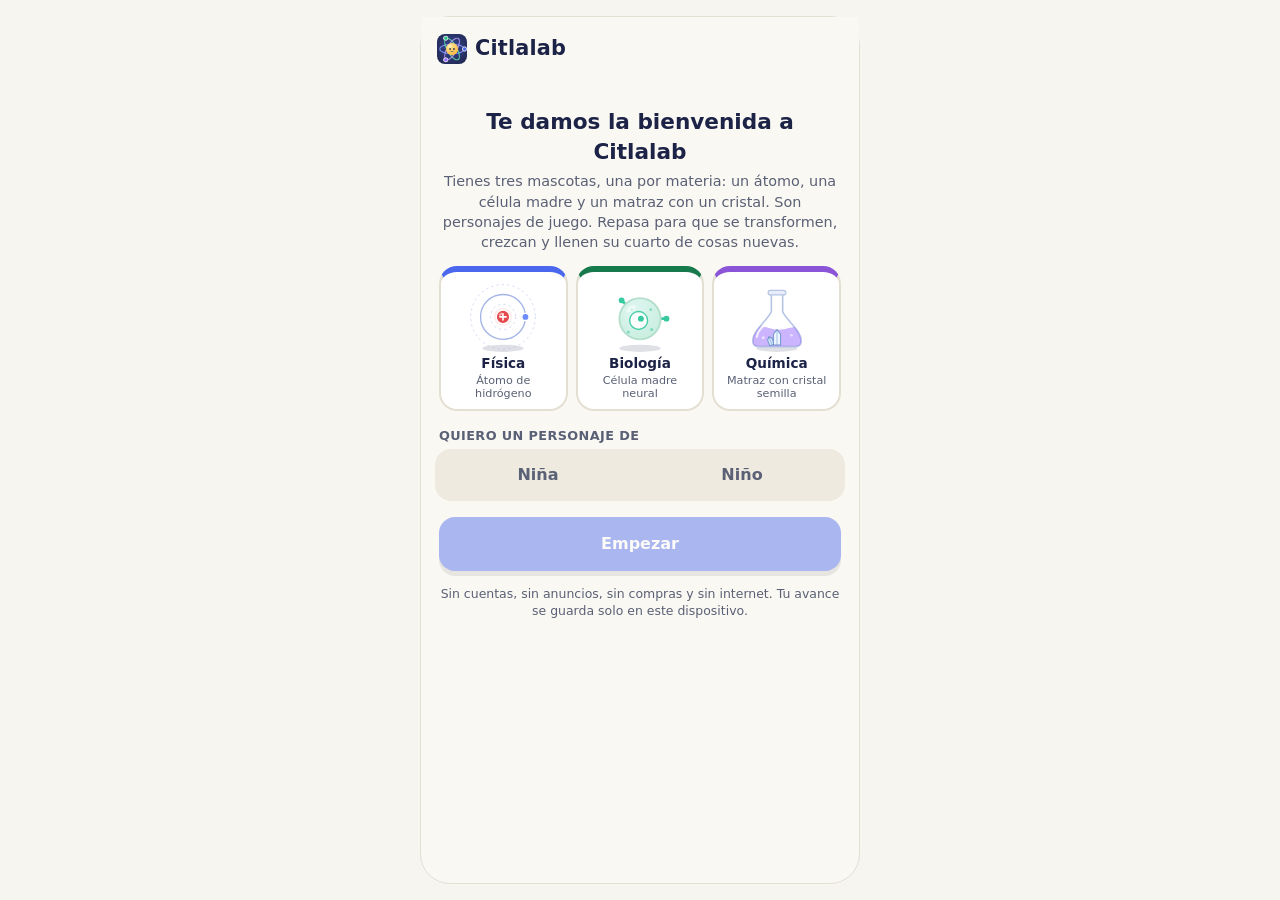
==== commit 9e756436: "Add files via upload" ====
--- a/index.html
+++ b/index.html
@@ -24,7 +24,7 @@
 
 <div class="phone" id="phone" data-view="home" data-size="l">
   <header class="top">
-    <button class="brand" id="brand" type="button" aria-label="Citlalab, ir al inicio">Citlalab</button>
+    <button class="brand" id="brand" type="button" aria-label="Citlalab, ir al inicio"><img src="icons/icon-192.png" alt="" width="30" height="30">Citlalab</button>
     <div class="rt" id="rt">
       <span class="chip" id="c-racha"></span><span class="chip b" id="c-dom"></span>
       <button class="gear" id="b-set" aria-label="Ajustes"><svg viewBox="0 0 24 24" fill="none" stroke="currentColor" stroke-width="2" stroke-linecap="round" stroke-linejoin="round" aria-hidden="true"><circle cx="12" cy="12" r="3"/><path d="M19.4 15a1.7 1.7 0 0 0 .3 1.8l.1.1a2 2 0 1 1-2.8 2.8l-.1-.1a1.7 1.7 0 0 0-1.8-.3 1.7 1.7 0 0 0-1 1.5V21a2 2 0 1 1-4 0v-.1a1.7 1.7 0 0 0-1.1-1.5 1.7 1.7 0 0 0-1.8.3l-.1.1a2 2 0 1 1-2.8-2.8l.1-.1a1.7 1.7 0 0 0 .3-1.8 1.7 1.7 0 0 0-1.5-1H3a2 2 0 1 1 0-4h.1a1.7 1.7 0 0 0 1.5-1.1 1.7 1.7 0 0 0-.3-1.8l-.1-.1a2 2 0 1 1 2.8-2.8l.1.1a1.7 1.7 0 0 0 1.8.3H9a1.7 1.7 0 0 0 1-1.5V3a2 2 0 1 1 4 0v.1a1.7 1.7 0 0 0 1 1.5 1.7 1.7 0 0 0 1.8-.3l.1-.1a2 2 0 1 1 2.8 2.8l-.1.1a1.7 1.7 0 0 0-.3 1.8V9a1.7 1.7 0 0 0 1.5 1H21a2 2 0 1 1 0 4h-.1a1.7 1.7 0 0 0-1.5 1z"/></svg></button>
@@ -40,6 +40,7 @@
       <g id="roomG" aria-hidden="true"></g>
       <svg id="pet" x="0" y="0" width="200" height="200" viewBox="0 0 200 200" overflow="visible" role="button" tabindex="0" aria-label="Tu mascota. Tócala para que reaccione"></svg>
     </svg>
+    <button class="zbtn" id="b-zzz" type="button" aria-pressed="false" aria-label="Poner a dormir a la mascota"><svg viewBox="0 0 24 24" fill="none" stroke="currentColor" stroke-width="2.3" stroke-linecap="round" stroke-linejoin="round" aria-hidden="true"><path d="M20 14.5A8 8 0 1 1 9.5 4a6.5 6.5 0 0 0 10.5 10.5z"/></svg><span>Dormir</span></button>
     <div class="night" id="night" aria-hidden="true"><i class="moon"></i><b class="zz z1">z</b><b class="zz z2">z</b><b class="zz z3">Z</b></div>
   </div>
   <div class="say" id="say" role="status" aria-live="polite"></div>
--- a/css/styles.css
+++ b/css/styles.css
@@ -543,3 +543,16 @@
 html.contraste .tile.lock{background:#fff;color:#1f1f1f;border-style:dashed}
 html.contraste .tile.lock span{color:#1f1f1f}
 html.contraste .aviso{background:#fff;border:2px solid #000;color:#1f1f1f}
+
+/* Icono junto al nombre, botón de dormir en el inicio y lupa de verificación */
+.brand{display:inline-flex;align-items:center;gap:8px}
+.brand img{width:30px;height:30px;border-radius:8px;flex:none;display:block}
+html.f-dis .brand img{width:26px;height:26px}
+.zbtn{position:absolute;left:10px;top:10px;z-index:5;display:none;align-items:center;gap:6px;min-height:44px;padding:6px 14px 6px 10px;border-radius:999px;border:2px solid var(--brand);background:var(--surf);color:var(--brand-d);font-family:inherit;font-weight:800;font-size:.85rem;cursor:pointer;-webkit-tap-highlight-color:transparent}
+.phone[data-view=home] .zbtn{display:inline-flex}
+.zbtn svg{width:20px;height:20px;flex:none}
+.zbtn[aria-pressed=true]{background:#ffe9a8;border-color:#e6c75a;color:#3a3000}
+.zbtn:focus-visible,.lupa:focus-visible{outline:3px solid var(--brand);outline-offset:2px}
+.lupa{display:inline-flex;align-items:center;gap:8px;margin:8px 8px 0 0;min-height:44px;padding:6px 16px;border:2px solid var(--brand);border-radius:999px;background:var(--surf);color:var(--brand-d);font-weight:800;font-size:.9rem;text-decoration:none}
+.lupa svg{width:18px;height:18px;flex:none}
+@media (prefers-reduced-motion:reduce){.zbtn{transition:none}}
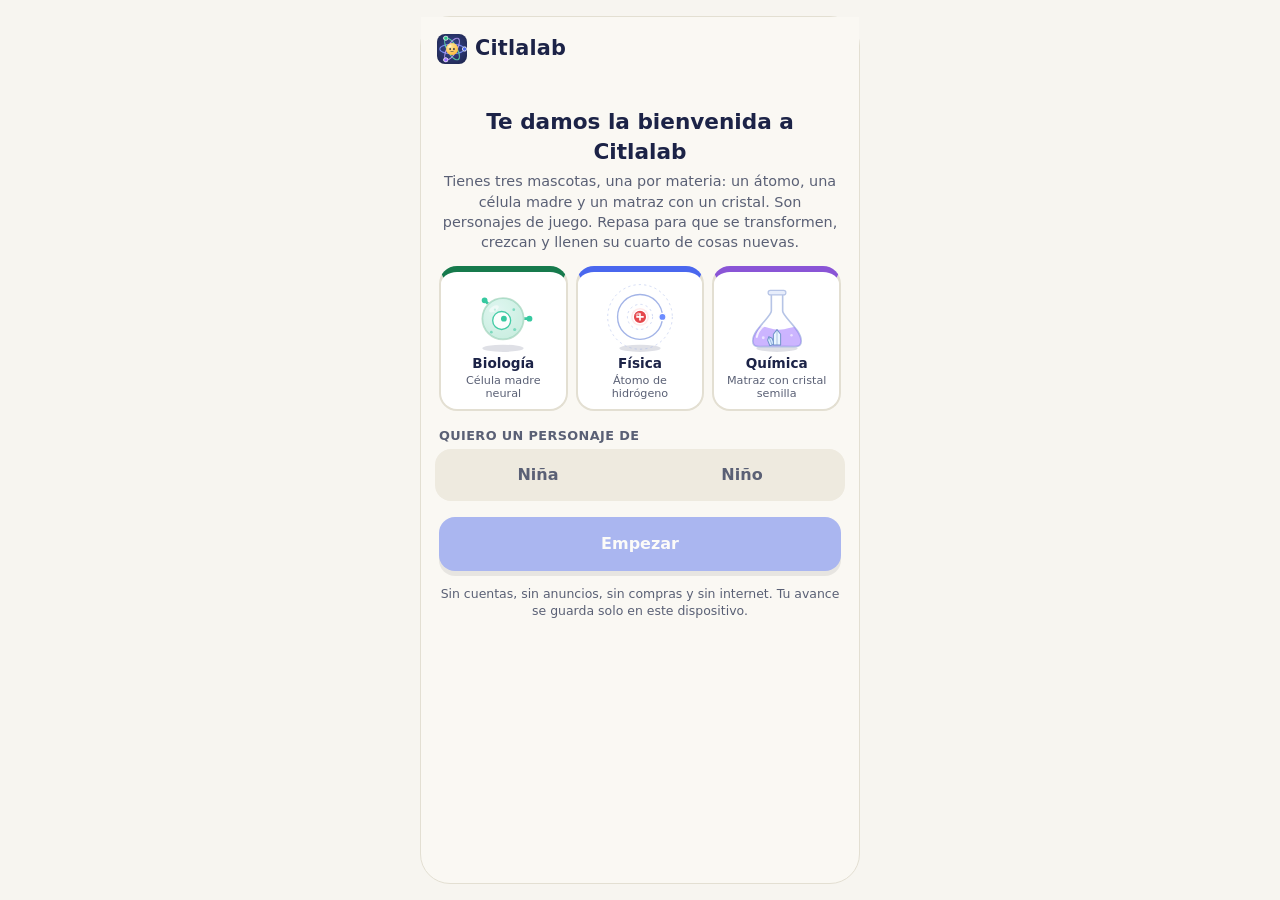
==== commit 38d0d75e: "Add files via upload" ====
--- a/index.html
+++ b/index.html
@@ -83,6 +83,14 @@
     <p class="p" id="lc-intro" style="margin-top:0">Lee con calma, busca pruebas en el texto y responde. Ganas puntos una vez por día en cada lectura.</p>
     <div class="gcards" id="lc-list"></div>
     <button class="link" id="lc-back" style="align-self:center">Volver</button>
+  </section>
+
+  <!-- Repasar fichas anteriores -->
+  <section class="view" id="v-fichas" aria-label="Repasar fichas anteriores">
+    <div class="h1">Repasar fichas anteriores</div>
+    <p class="p" style="margin-top:0">Abre una ficha y elige repasarla completa o un tema en particular.</p>
+    <div class="fdets" id="fi-list"></div>
+    <button class="link" id="fi-back" style="align-self:center">Volver</button>
   </section>
 
   <!-- Lectura científica: una lectura -->
--- a/css/styles.css
+++ b/css/styles.css
@@ -349,7 +349,7 @@
 .cupw .cup{position:absolute;left:0;right:0;bottom:0;height:120px;transition:transform .4s;z-index:2}
 .cupw .cup svg{width:100%;height:100%}
 .cupw.lift .cup{transform:translateY(-78px)}
-.cuppet{position:absolute;left:50%;bottom:6px;width:84px;height:84px;margin-left:-42px;z-index:1}
+.cuppet{position:absolute;left:50%;bottom:12px;width:52px;height:52px;margin-left:-26px;z-index:1}
 .cupw:not(:disabled):hover .cup{transform:translateY(-6px)}
 /* hora de dormir */
 .night{position:absolute;inset:0;background:radial-gradient(circle at 50% 60%,rgba(20,28,70,.45),rgba(10,14,40,.78));opacity:0;pointer-events:none;transition:opacity 1.4s;z-index:3}
@@ -556,3 +556,24 @@
 .lupa{display:inline-flex;align-items:center;gap:8px;margin:8px 8px 0 0;min-height:44px;padding:6px 16px;border:2px solid var(--brand);border-radius:999px;background:var(--surf);color:var(--brand-d);font-weight:800;font-size:.9rem;text-decoration:none}
 .lupa svg{width:18px;height:18px;flex:none}
 @media (prefers-reduced-motion:reduce){.zbtn{transition:none}}
+
+/* Mascota dormida: respira despacio */
+.respira{animation:resp 3.8s ease-in-out infinite;transform-origin:100px 176px}
+@keyframes resp{0%,100%{transform:scale(1,1)}50%{transform:scale(1.035,.965)}}
+.noanim .respira{animation:none}
+@media (prefers-reduced-motion:reduce){.respira{animation:none}}
+/* Repasar fichas anteriores */
+.fdets{display:flex;flex-direction:column;gap:10px;margin:6px 14px 4px}
+.fdet{border:2px solid var(--line);border-radius:18px;background:var(--surf);overflow:hidden}
+.fdet summary{list-style:none;cursor:pointer;padding:12px 16px;min-height:56px;display:flex;align-items:center;gap:10px;position:relative}
+.fdet summary::-webkit-details-marker{display:none}
+.fdet summary::after{content:"";width:10px;height:10px;border-right:3px solid var(--brand);border-bottom:3px solid var(--brand);transform:rotate(45deg);margin-left:auto;flex:none;transition:transform .2s}
+.fdet[open] summary::after{transform:rotate(-135deg)}
+.fdet summary:focus-visible{outline:3px solid var(--brand);outline-offset:-3px}
+.fdet .fn{display:flex;flex-direction:column;min-width:0;flex:1}
+.fdet .fn b{font-size:.98rem;line-height:1.25}
+.fdet .fn small{color:var(--soft);font-size:.82rem;margin-top:2px}
+.fdet>.cta{margin:2px 14px 8px;min-height:48px;font-size:.92rem;width:calc(100% - 28px)}
+.ftema{display:flex;align-items:center;gap:10px;padding:8px 14px;border-top:1px solid var(--line)}
+.ftema .cta{margin:0;flex:none;min-height:44px;width:auto;padding:0 16px;font-size:.85rem}
+html.contraste .fdet{border:3px solid #000}
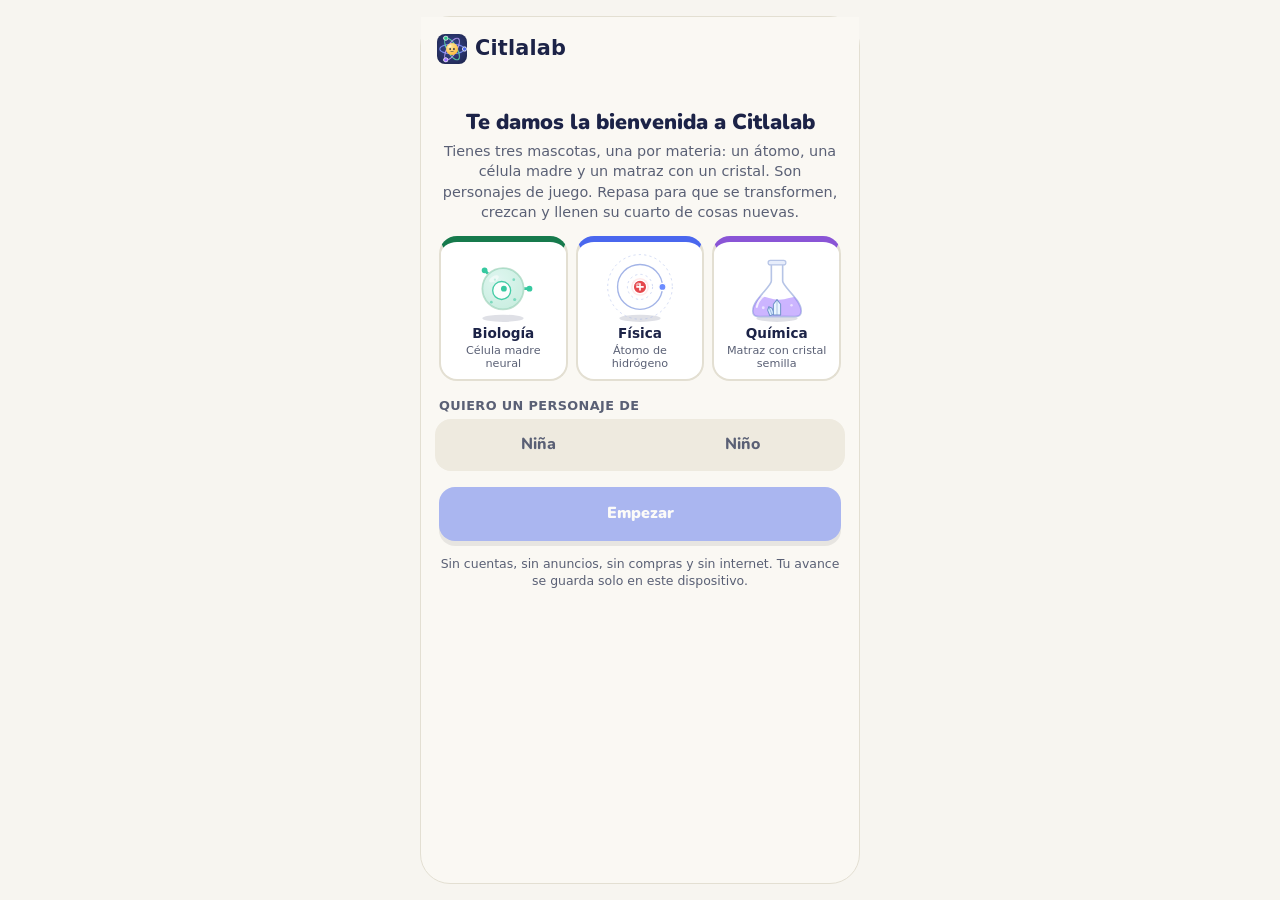
==== commit da2fb535: "Add files via upload" ====
--- a/index.html
+++ b/index.html
@@ -40,6 +40,7 @@
       <g id="roomG" aria-hidden="true"></g>
       <svg id="pet" x="0" y="0" width="200" height="200" viewBox="0 0 200 200" overflow="visible" role="button" tabindex="0" aria-label="Tu mascota. Tócala para que reaccione"></svg>
     </svg>
+    <span class="etb" id="etapaB" aria-hidden="true"></span>
     <button class="zbtn" id="b-zzz" type="button" aria-pressed="false" aria-label="Poner a dormir a la mascota"><svg viewBox="0 0 24 24" fill="none" stroke="currentColor" stroke-width="2.3" stroke-linecap="round" stroke-linejoin="round" aria-hidden="true"><path d="M20 14.5A8 8 0 1 1 9.5 4a6.5 6.5 0 0 0 10.5 10.5z"/></svg><span>Dormir</span></button>
     <div class="night" id="night" aria-hidden="true"><i class="moon"></i><b class="zz z1">z</b><b class="zz z2">z</b><b class="zz z3">Z</b></div>
   </div>
@@ -62,8 +63,8 @@
   <section class="view" id="v-home" aria-label="Inicio">
     <div class="bars" id="bars"></div>
     <div class="actions">
-      <button class="big a" id="a-feed">Alimentar<small id="a-sub">Repasa 5 preguntas</small></button>
-      <button class="big g" id="a-play">Jugar<small id="a-play-sub">Tarjetas y más</small></button>
+      <button class="big a" id="a-feed"><svg class="bic" viewBox="0 0 24 24" fill="none" stroke="currentColor" stroke-width="2.2" stroke-linecap="round" stroke-linejoin="round" aria-hidden="true"><path d="M3 5.5C6 4 9 4 12 6c3-2 6-2 9-.5V19c-3-1.5-6-1.5-9 .5-3-2-6-2-9-.5z"/><path d="M12 6v13.5"/></svg><span class="lb">Alimentar</span><small id="a-sub">Repasa 5 preguntas</small></button>
+      <button class="big g" id="a-play"><svg class="bic" viewBox="0 0 24 24" fill="none" stroke="currentColor" stroke-width="2.2" stroke-linecap="round" stroke-linejoin="round" aria-hidden="true"><rect x="2.5" y="7" width="19" height="11" rx="5.5"/><path d="M8 10v5M5.5 12.5h5"/><circle cx="15.5" cy="11.5" r=".8" fill="currentColor"/><circle cx="18" cy="13.5" r=".8" fill="currentColor"/></svg><span class="lb">Jugar</span><small id="a-play-sub">Tarjetas y más</small></button>
     </div>
     <div class="cards2" id="cards2"></div>
     <p class="aviso" id="guardaaviso" hidden>Este navegador no deja guardar tu avance (¿modo privado?). Ábrelo en una ventana normal para no perderlo.</p>
@@ -132,6 +133,108 @@
     <button class="cta" id="at-next" hidden>Siguiente átomo</button>
   </section>
 
+  <!-- Plato del Bien Comer (Biología) -->
+  <section class="view" id="v-plato" aria-label="Plato del Bien Comer">
+    <div class="qhead"><button class="link" id="pl-exit" style="margin:0;min-height:36px;font-size:.85rem">Salir</button><span class="pr"><i id="pl-pr"></i></span><span class="cnt" id="pl-cnt"></span></div>
+    <div class="qtag" id="pl-tag"></div>
+    <div class="plcard" id="pl-card"></div>
+    <div class="qtext" id="pl-q" style="font-size:1.05rem;text-align:center"></div>
+    <div class="plbins" id="pl-bins"></div>
+    <div class="fb" id="pl-fb" hidden role="status"></div>
+    <button class="cta" id="pl-next" hidden>Siguiente</button>
+  </section>
+
+  <!-- Convierte la unidad (Física) -->
+  <section class="view" id="v-conv" aria-label="Convierte la unidad">
+    <div class="qhead"><button class="link" id="conv-exit" style="margin:0;min-height:36px;font-size:.85rem">Salir</button><span class="pr"><i id="conv-pr"></i></span><span class="cnt" id="conv-cnt"></span></div>
+    <div class="qtag" id="conv-tag"></div>
+    <div class="plcard" id="conv-card"></div>
+    <div class="qtext" id="conv-q" style="font-size:1.05rem;text-align:center"></div>
+    <div class="plbins" id="conv-bins"></div>
+    <div class="fb" id="conv-fb" hidden role="status"></div>
+    <button class="cta" id="conv-next" hidden>Siguiente</button>
+  </section>
+
+  <!-- Cambios de estado (Física) -->
+  <section class="view" id="v-est" aria-label="Cambios de estado">
+    <div class="qhead"><button class="link" id="est-exit" style="margin:0;min-height:36px;font-size:.85rem">Salir</button><span class="pr"><i id="est-pr"></i></span><span class="cnt" id="est-cnt"></span></div>
+    <div class="qtag" id="est-tag"></div>
+    <div class="plcard" id="est-card"></div>
+    <div class="qtext" id="est-q" style="font-size:1.05rem;text-align:center"></div>
+    <div class="plbins" id="est-bins"></div>
+    <div class="fb" id="est-fb" hidden role="status"></div>
+    <button class="cta" id="est-next" hidden>Siguiente</button>
+  </section>
+
+  <!-- Línea del tiempo del átomo (Física) -->
+  <section class="view" id="v-tl" aria-label="Línea del tiempo del átomo">
+    <div class="qhead"><button class="link" id="tl-exit" style="margin:0;min-height:36px;font-size:.85rem">Salir</button><span class="pr"><i id="tl-pr"></i></span><span class="cnt" id="tl-cnt"></span></div>
+    <div class="qtag" id="tl-tag">Toca al científico más antiguo que falte</div>
+    <ol class="tline" id="tl-line"></ol>
+    <div class="fb" id="tl-fb" hidden role="status"></div>
+    <div class="tlhand" id="tl-hand"></div>
+  </section>
+
+  <!-- Alimentar arrastrando (idea 3) -->
+  <section class="view" id="v-dar" aria-label="Alimenta a tu mascota">
+    <div class="qhead"><button class="link" id="dar-exit" style="margin:0;min-height:36px;font-size:.85rem">Salir</button><span class="pr"><i id="dar-pr"></i></span><span class="cnt" id="dar-cnt"></span></div>
+    <div class="qtag" id="dar-tag"></div>
+    <div class="qtext" id="dar-q"></div>
+    <p class="darhint" id="dar-hint">Arrastra la respuesta hasta la boca de tu mascota (o tócala).</p>
+    <div class="darfoods" id="dar-foods"></div>
+    <div class="fb" id="dar-fb" hidden role="status"></div>
+    <button class="cta" id="dar-next" hidden>Siguiente</button>
+  </section>
+
+  <!-- Mini laboratorio (idea 4) -->
+  <section class="view" id="v-lab" aria-label="Mini laboratorio">
+    <div class="qhead"><button class="link" id="lab-exit" style="margin:0;min-height:36px;font-size:.85rem">Salir</button><span class="cnt" id="lab-tit"></span></div>
+    <div class="labbox" id="lab-box"></div>
+  </section>
+
+  <!-- Álbum de cartas (idea 5) -->
+  <section class="view" id="v-album" aria-label="Álbum de cartas">
+    <div class="h1" id="al-t">Álbum</div>
+    <p class="p" id="al-sub"></p>
+    <div class="albgrid" id="al-grid"></div>
+    <button class="link" id="al-back" style="align-self:center">Volver</button>
+  </section>
+
+  <!-- Neurona y sinapsis (Biología) -->
+  <section class="view" id="v-neuro" aria-label="Neurona y sinapsis">
+    <div class="qhead"><button class="link" id="nu-exit" style="margin:0;min-height:36px;font-size:.85rem">Salir</button><span class="pr"><i id="nu-pr"></i></span><span class="cnt" id="nu-cnt"></span></div>
+    <div class="qtag" id="nu-tag"></div>
+    <div class="qtext" id="nu-q" style="font-size:1.05rem"></div>
+    <svg class="nusvg" id="nu-svg" viewBox="0 0 320 170" role="group" aria-label="Dibujo de una neurona"></svg>
+    <div class="opts" id="nu-opts"></div>
+    <div class="fb" id="nu-fb" hidden role="status"></div>
+    <button class="cta" id="nu-next" hidden>Siguiente</button>
+  </section>
+
+  <!-- Separar la mezcla (Química) -->
+  <section class="view" id="v-sep" aria-label="Separar la mezcla">
+    <div class="qhead"><button class="link" id="sp-exit" style="margin:0;min-height:36px;font-size:.85rem">Salir</button><span class="pr"><i id="sp-pr"></i></span><span class="cnt" id="sp-cnt"></span></div>
+    <div class="qtag" id="sp-tag"></div>
+    <svg class="spsvg" id="sp-svg" viewBox="0 0 200 120" role="img" aria-label="Dibujo de la mezcla"></svg>
+    <div class="qtext" id="sp-q" style="font-size:1.1rem;text-align:center"></div>
+    <div class="opts" id="sp-opts"></div>
+    <div class="fb" id="sp-fb" hidden role="status"></div>
+    <button class="cta" id="sp-next" hidden>Siguiente</button>
+  </section>
+
+  <!-- Preparar la disolución (Química) -->
+  <section class="view" id="v-dis" aria-label="Preparar la disolución">
+    <div class="qhead"><button class="link" id="ds-exit" style="margin:0;min-height:36px;font-size:.85rem">Salir</button><span class="pr"><i id="ds-pr"></i></span><span class="cnt" id="ds-cnt"></span></div>
+    <div class="task" id="ds-task"></div>
+    <svg class="dssvg" id="ds-svg" viewBox="0 0 200 130" role="img" aria-label="Vaso con la disolución que preparas"></svg>
+    <div class="parts" id="ds-parts"></div>
+    <div class="chg" id="ds-tot"></div>
+    <div class="atfb" id="ds-fb" role="status">Mueve las barras o toca + y − para preparar la disolución.</div>
+    <button class="cta sec" id="ds-hint" type="button">Ver la fórmula</button>
+    <button class="cta" id="ds-check">Comprobar</button>
+    <button class="cta" id="ds-next" hidden>Siguiente</button>
+  </section>
+
   <!-- Lluvia de respuestas -->
   <section class="view" id="v-lluvia" aria-label="Lluvia de respuestas">
     <div class="qhead"><button class="link" id="ll-exit" style="margin:0;min-height:36px;font-size:.85rem">Salir</button><span class="pr"><i id="ll-pr"></i></span><span class="cnt" id="ll-cnt"></span></div>
@@ -211,52 +314,76 @@
 
   <!-- Ajustes -->
   <section class="view" id="v-set" aria-label="Ajustes">
-    <div class="h1">Ajustes</div>
-    <div class="row2"><span>Sonidos<small>Efectos suaves al acertar</small></span><button class="tog" id="t-snd" role="switch" aria-checked="true" aria-label="Sonidos"></button></div>
-    <div class="row2"><span>Vibración<small>Solo en celulares que la tengan</small></span><button class="tog" id="t-vib" role="switch" aria-checked="true" aria-label="Vibración"></button></div>
-    <div class="row2"><span>Menos movimiento<small>Quita animaciones y confeti</small></span><button class="tog" id="t-mov" role="switch" aria-checked="false" aria-label="Menos movimiento"></button></div>
-    <div class="row2"><span>Preguntar cuánta seguridad tengo<small>Antes de ver si acertaste: lo sé, dudo o adiviné</small></span><button class="tog" id="t-conf" role="switch" aria-checked="true" aria-label="Preguntar cuánta seguridad tengo"></button></div>
-    <div class="row2"><span>Letra grande<small>Textos un poco más grandes</small></span><button class="tog" id="t-big" role="switch" aria-checked="false" aria-label="Letra grande"></button></div>
-
-    <div class="seglbl" id="th-lbl">Tema</div>
-    <div class="seg" role="radiogroup" aria-labelledby="th-lbl"><button id="th-auto" role="radio" aria-checked="true">Automático</button><button id="th-neutro" role="radio" aria-checked="false">Neutro (crema)</button><button id="th-claro" role="radio" aria-checked="false">Claro</button><button id="th-noche" role="radio" aria-checked="false">Noche</button></div>
-    <p class="hint" id="th-hint" style="margin:2px 18px 10px;text-align:left"></p>
-
-    <div class="sub" style="margin-top:14px">Accesibilidad</div>
-    <div class="row2"><span>Alto contraste<small>Colores más fuertes y bordes marcados</small></span><button class="tog" id="t-contraste" role="switch" aria-checked="false" aria-label="Alto contraste"></button></div>
-    <div class="seglbl" id="f-lbl">Tipo de letra</div>
-    <div class="seg seg3" role="radiogroup" aria-labelledby="f-lbl"><button id="f-normal" role="radio" aria-checked="true">Normal</button><button id="f-facil" role="radio" aria-checked="false">Fácil de leer</button><button id="f-dis" role="radio" aria-checked="false">Dislexia</button></div>
-    <p class="hint" id="f-hint" style="margin:8px 6px 12px;text-align:left"><b>Fácil de leer:</b> letras muy distintas entre sí (ayuda a cansarse menos al leer). <b>Dislexia:</b> letras con base más pesada para que no "bailen". Prueba las dos y quédate con la que te resulte más cómoda.</p>
-    <div class="row2"><span>Leer preguntas en voz alta<small>Las lee solas al aparecer; también hay un botón para escucharlas</small></span><button class="tog" id="t-voz" role="switch" aria-checked="false" aria-label="Leer preguntas en voz alta"></button></div>
-    <p class="hint" id="voz-nota" hidden style="margin:-2px 18px 4px;text-align:left">Este dispositivo no tiene una voz en español instalada, así que la lectura en voz alta no está disponible.</p>
-    <div class="row2"><span>Juegos tranquilos<small>Lluvia y vasos van más lento y se juegan tocando</small></span><button class="tog" id="t-lento" role="switch" aria-checked="false" aria-label="Juegos tranquilos"></button></div>
-    <div class="row2"><span>Elegir en vez de escribir<small>En "Explícalo con tus palabras" eliges ideas en lugar de teclear</small></span><button class="tog" id="t-elegir" role="switch" aria-checked="false" aria-label="Elegir en vez de escribir"></button></div>
-    <div class="row2"><span>Dibujos en las preguntas<small>Pequeñas ilustraciones que ayudan a entender</small></span><button class="tog" id="t-dib" role="switch" aria-checked="false" aria-label="Dibujos en las preguntas"></button></div>
+    <div class="sethero"><span class="setg"><svg viewBox="0 0 24 24" fill="none" stroke="currentColor" stroke-width="2" stroke-linecap="round" stroke-linejoin="round" aria-hidden="true"><circle cx="12" cy="12" r="3"/><path d="M19.4 15a1.7 1.7 0 0 0 .3 1.8l.1.1a2 2 0 1 1-2.8 2.8l-.1-.1a1.7 1.7 0 0 0-1.8-.3 1.7 1.7 0 0 0-1 1.5V21a2 2 0 1 1-4 0v-.1a1.7 1.7 0 0 0-1.1-1.5 1.7 1.7 0 0 0-1.8.3l-.1.1a2 2 0 1 1-2.8-2.8l.1-.1a1.7 1.7 0 0 0 .3-1.8 1.7 1.7 0 0 0-1.5-1H3a2 2 0 1 1 0-4h.1a1.7 1.7 0 0 0 1.5-1.1 1.7 1.7 0 0 0-.3-1.8l-.1-.1a2 2 0 1 1 2.8-2.8l.1.1a1.7 1.7 0 0 0 1.8.3H9a1.7 1.7 0 0 0 1-1.5V3a2 2 0 1 1 4 0v.1a1.7 1.7 0 0 0 1 1.5 1.7 1.7 0 0 0 1.8-.3l.1-.1a2 2 0 1 1 2.8 2.8l-.1.1a1.7 1.7 0 0 0-.3 1.8V9a1.7 1.7 0 0 0 1.5 1H21a2 2 0 1 1 0 4h-.1a1.7 1.7 0 0 0-1.5 1z"/></svg></span><div class="h1">Ajustes</div><p>Haz Citlalab a tu medida</p></div>
+    <section class="setc">
+      <div class="setc-h"><span class="setc-i"><svg viewBox="0 0 24 24" fill="none" stroke="currentColor" stroke-width="2" stroke-linecap="round" stroke-linejoin="round" aria-hidden="true"><path d="M11 5 6 9H3v6h3l5 4z"/><path d="M15.5 8.5a5 5 0 0 1 0 7M18.5 5.5a9 9 0 0 1 0 13"/></svg></span><span><b>Sonido y movimiento</b><small>Cómo se oye y se mueve la app</small></span></div>
+      <div class="row2"><span>Sonidos<small>Efectos suaves al acertar y al comer</small></span><button class="tog" id="t-snd" role="switch" aria-checked="false" aria-label="Sonidos"></button></div>
+      <div class="row2"><span>Vibración<small>Solo en celulares que la tengan</small></span><button class="tog" id="t-vib" role="switch" aria-checked="false" aria-label="Vibración"></button></div>
+      <div class="row2"><span>Menos movimiento<small>Quita animaciones y confeti</small></span><button class="tog" id="t-mov" role="switch" aria-checked="false" aria-label="Menos movimiento"></button></div>
+    </section>
+    <section class="setc">
+      <div class="setc-h"><span class="setc-i"><svg viewBox="0 0 24 24" fill="none" stroke="currentColor" stroke-width="2" stroke-linecap="round" stroke-linejoin="round" aria-hidden="true"><path d="M9 18h6M10 21h4"/><path d="M12 3a6 6 0 0 0-3.5 10.9c.6.5 1 1.2 1 2V16h5v-.1c0-.8.4-1.5 1-2A6 6 0 0 0 12 3z"/></svg></span><span><b>Cuando repaso</b><small>Cómo quieres que sean las preguntas</small></span></div>
+      <div class="row2"><span>Preguntar cuánta seguridad tengo<small>Antes de ver si acertaste: lo sé, dudo o adiviné</small></span><button class="tog" id="t-conf" role="switch" aria-checked="false" aria-label="Preguntar cuánta seguridad tengo"></button></div>
+      <div class="row2"><span>Juegos tranquilos<small>Lluvia y vasos van más lento y se juegan tocando</small></span><button class="tog" id="t-lento" role="switch" aria-checked="false" aria-label="Juegos tranquilos"></button></div>
+      <div class="row2"><span>Elegir en vez de escribir<small>En "Explícalo con tus palabras" eliges ideas en lugar de teclear</small></span><button class="tog" id="t-elegir" role="switch" aria-checked="false" aria-label="Elegir en vez de escribir"></button></div>
+      <div class="row2"><span>Dibujos en las preguntas<small>Pequeñas ilustraciones que ayudan a entender</small></span><button class="tog" id="t-dib" role="switch" aria-checked="false" aria-label="Dibujos en las preguntas"></button></div>
+    </section>
+    <section class="setc">
+      <div class="setc-h"><span class="setc-i"><svg viewBox="0 0 24 24" fill="none" stroke="currentColor" stroke-width="2" stroke-linecap="round" stroke-linejoin="round" aria-hidden="true"><circle cx="13.5" cy="6.5" r="1.5"/><circle cx="17.5" cy="10.5" r="1.5"/><circle cx="8.5" cy="7.5" r="1.5"/><circle cx="6.5" cy="12.5" r="1.5"/><path d="M12 22a10 10 0 1 1 10-10c0 2.8-2.2 3.5-4 3.5h-1.8a2 2 0 0 0-1.4 3.4c.6.8.2 3.1-2.8 3.1z"/></svg></span><span><b>Cómo se ve</b><small>Tema y letra</small></span></div>
+      <div class="seglbl" id="th-lbl">Tema</div>
+      <div class="temas" role="radiogroup" aria-labelledby="th-lbl">
+        <button id="th-auto" role="radio" aria-checked="true"><i class="sw sw-auto"></i>Automático</button>
+        <button id="th-neutro" role="radio" aria-checked="false"><i class="sw sw-neutro"></i>Crema</button>
+        <button id="th-claro" role="radio" aria-checked="false"><i class="sw sw-claro"></i>Claro</button>
+        <button id="th-noche" role="radio" aria-checked="false"><i class="sw sw-noche"></i>Noche</button>
+      </div>
+      <p class="hint" id="th-hint" style="margin:2px 16px 6px;text-align:left"></p>
+      <div class="seglbl" id="f-lbl">Tipo de letra</div>
+      <div class="temas t3" role="radiogroup" aria-labelledby="f-lbl">
+        <button id="f-normal" role="radio" aria-checked="true"><b class="fa fa-n">Aa</b>Normal</button>
+        <button id="f-facil" role="radio" aria-checked="false"><b class="fa fa-f">Aa</b>Fácil de leer</button>
+        <button id="f-dis" role="radio" aria-checked="false"><b class="fa fa-d">Aa</b>Dislexia</button>
+      </div>
+      <p class="hint" id="f-hint" style="margin:6px 16px 6px;text-align:left"><b>Fácil de leer:</b> letras muy distintas entre sí (ayuda a cansarse menos al leer). <b>Dislexia:</b> letras con base más pesada para que no "bailen". Prueba las dos y quédate con la que te resulte más cómoda.</p>
+      <div class="row2"><span>Letra grande<small>Textos un poco más grandes</small></span><button class="tog" id="t-big" role="switch" aria-checked="false" aria-label="Letra grande"></button></div>
+    </section>
+    <section class="setc">
+      <div class="setc-h"><span class="setc-i"><svg viewBox="0 0 24 24" fill="none" stroke="currentColor" stroke-width="2" stroke-linecap="round" stroke-linejoin="round" aria-hidden="true"><circle cx="12" cy="4.5" r="2"/><path d="M5 8.5l7 1.5 7-1.5M12 10v5m0 0-3 6m3-6 3 6"/></svg></span><span><b>Accesibilidad</b><small>Para que todas y todos puedan usarla</small></span></div>
+      <div class="row2"><span>Alto contraste<small>Colores más fuertes y bordes marcados</small></span><button class="tog" id="t-contraste" role="switch" aria-checked="false" aria-label="Alto contraste"></button></div>
+      <div class="row2"><span>Leer preguntas en voz alta<small>Las lee solas al aparecer; también hay un botón para escucharlas</small></span><button class="tog" id="t-voz" role="switch" aria-checked="false" aria-label="Leer preguntas en voz alta"></button></div>
+      <p class="hint" id="voz-nota" hidden style="margin:-2px 16px 4px;text-align:left">Este dispositivo no tiene una voz en español instalada, así que la lectura en voz alta no está disponible.</p>
+    </section>
     <p class="aviso" id="set-aviso" hidden>Este navegador no deja guardar tu avance (¿modo privado?). Ábrelo en una ventana normal para no perderlo.</p>
-    <div class="sub">¿Quién está usando la app?</div>
-    <p class="p" style="text-align:left;margin-top:2px">Si compartes este celular o tablet con alguien más, cada quien puede tener su propio perfil con su avance, su mascota y su cuarto.</p>
-    <div class="perfiles" id="perfiles" role="group" aria-label="Perfiles de este dispositivo"></div>
-    <button class="cta sec" id="pf-nuevo">Agregar otro perfil</button>
-    <label class="lbl" for="al-nombre">Mi nombre (opcional)</label>
-    <input id="al-nombre" class="inp" maxlength="40" autocomplete="off" placeholder="Nombre y grupo, por ejemplo: Ana 2.º B">
-    <p class="aviso" id="and-aviso" hidden>Para no perder tu avance: abre la app en una pestaña normal (no de incógnito ni privada) y, en Chrome, toca el menú ⋮ y elige "Instalar app" o "Agregar a pantalla principal". También puedes guardar un archivo de respaldo.</p>
-    <p class="aviso" id="ios-aviso" hidden>En iPhone o iPad, Safari puede borrar el avance si no usas la app por varios días. Para evitarlo, toca el botón Compartir y elige "Agregar a pantalla de inicio". También puedes guardar tu código de respaldo.</p>
-    <div class="sub">Reporte para mi familia</div>
-    <p class="p" style="text-align:left;margin-top:2px">Copia este reporte y pásaselo a tu familia o tutores. Si tu docente lo solicita, ellos se lo mandan por WhatsApp. Solo incluye tu avance, nada más.</p>
-    <button class="cta sec" id="rs-copiar">Copiar mi reporte</button>
-    <textarea id="rs" rows="7" readonly aria-label="Reporte para mi familia" hidden></textarea>
-    <p class="hint" id="rs-msg" role="status"></p>
-    <div class="sub">Copia de seguridad</div>
-    <p class="p" style="text-align:left;margin-top:2px">Tu avance se guarda solo en este dispositivo y no se envía a ningún lado. Descarga un archivo para tenerlo a salvo, pasarlo a otro dispositivo o recuperarlo si se borra el navegador. Incluye a todos los perfiles de este dispositivo.</p>
-    <p class="hint" id="bk-ultimo" style="text-align:left;margin:0 18px 6px;min-height:0"></p>
-    <div class="frow"><button class="cta sec" id="bk-bajar">Descargar mi respaldo</button><button class="cta sec" id="bk-abrir">Restaurar desde archivo</button></div>
-    <input type="file" id="bk-arch" accept=".json,.txt,application/json,text/plain" hidden aria-label="Archivo de respaldo">
-    <div class="aviso" id="bk-conf" hidden role="alert"><span id="bk-conf-t"></span><div class="frow" style="margin:8px 0 0"><button class="cta" id="bk-si">Sí, restaurar</button><button class="cta sec" id="bk-no">No, cancelar</button></div></div>
-    <details id="bk-det" class="otra"><summary>Otra forma: copiar un código</summary>
-      <textarea id="bk" rows="3" aria-label="Código de respaldo" placeholder="Aquí aparece tu código. Para restaurar, pégalo aquí."></textarea>
-      <div class="frow"><button class="cta sec" id="bk-copiar">Copiar mi código</button><button class="cta sec" id="bk-restaurar">Restaurar con código</button></div>
-    </details>
-    <p class="hint" id="bk-msg" role="status"></p>
+    <section class="setc">
+      <div class="setc-h"><span class="setc-i"><svg viewBox="0 0 24 24" fill="none" stroke="currentColor" stroke-width="2" stroke-linecap="round" stroke-linejoin="round" aria-hidden="true"><circle cx="9" cy="8" r="3.2"/><path d="M3 20a6 6 0 0 1 12 0"/><path d="M16 5.2a3.2 3.2 0 0 1 0 5.6M18 14.3A6 6 0 0 1 21 20"/></svg></span><span><b>¿Quién usa la app?</b><small>Perfiles de este dispositivo</small></span></div>
+      <p class="p" style="text-align:left;margin:2px 16px 4px">Si compartes este celular o tablet con alguien más, cada quien puede tener su propio perfil con su avance, su mascota y su cuarto.</p>
+      <div class="perfiles" id="perfiles" role="group" aria-label="Perfiles de este dispositivo"></div>
+      <button class="cta sec" id="pf-nuevo">Agregar otro perfil</button>
+      <label class="lbl" for="al-nombre">Mi nombre (opcional)</label>
+      <input id="al-nombre" class="inp" maxlength="40" autocomplete="off" placeholder="Nombre y grupo, por ejemplo: Ana 2.º B">
+      <p class="aviso" id="and-aviso" hidden>Para no perder tu avance: abre la app en una pestaña normal (no de incógnito ni privada) y, en Chrome, toca el menú ⋮ y elige "Instalar app" o "Agregar a pantalla principal". También puedes guardar un archivo de respaldo.</p>
+      <p class="aviso" id="ios-aviso" hidden>En iPhone o iPad, Safari puede borrar el avance si no usas la app por varios días. Para evitarlo, toca el botón Compartir y elige "Agregar a pantalla de inicio". También puedes guardar tu código de respaldo.</p>
+    </section>
+    <section class="setc">
+      <div class="setc-h"><span class="setc-i"><svg viewBox="0 0 24 24" fill="none" stroke="currentColor" stroke-width="2" stroke-linecap="round" stroke-linejoin="round" aria-hidden="true"><path d="M12 20.5s-7.5-4.6-9-9.3A4.8 4.8 0 0 1 12 7.4a4.8 4.8 0 0 1 9 3.8c-1.5 4.700-9 9.300-9 9.300z"/></svg></span><span><b>Reporte para mi familia</b><small>Solo incluye tu avance</small></span></div>
+      <p class="p" style="text-align:left;margin:2px 16px 4px">Copia este reporte y pásaselo a tu familia o tutores. Si tu docente lo solicita, ellos se lo mandan por WhatsApp. Solo incluye tu avance, nada más.</p>
+      <button class="cta sec" id="rs-copiar">Copiar mi reporte</button>
+      <textarea id="rs" rows="7" readonly aria-label="Reporte para mi familia" hidden></textarea>
+      <p class="hint" id="rs-msg" role="status"></p>
+    </section>
+    <section class="setc">
+      <div class="setc-h"><span class="setc-i"><svg viewBox="0 0 24 24" fill="none" stroke="currentColor" stroke-width="2" stroke-linecap="round" stroke-linejoin="round" aria-hidden="true"><path d="M12 3 5 6v5c0 4.600 2.900 8.300 7 10 4.100-1.700 7-5.400 7-10V6z"/><path d="m9 12 2 2 4-4"/></svg></span><span><b>Copia de seguridad</b><small>Tu avance, a salvo</small></span></div>
+      <p class="p" style="text-align:left;margin:2px 16px 4px">Tu avance se guarda solo en este dispositivo y no se envía a ningún lado. Descarga un archivo para tenerlo a salvo, pasarlo a otro dispositivo o recuperarlo si se borra el navegador. Incluye a todos los perfiles de este dispositivo.</p>
+      <p class="hint" id="bk-ultimo" style="text-align:left;margin:0 18px 6px;min-height:0"></p>
+      <div class="frow"><button class="cta sec" id="bk-bajar">Descargar mi respaldo</button><button class="cta sec" id="bk-abrir">Restaurar desde archivo</button></div>
+      <input type="file" id="bk-arch" accept=".json,.txt,application/json,text/plain" hidden aria-label="Archivo de respaldo">
+      <div class="aviso" id="bk-conf" hidden role="alert"><span id="bk-conf-t"></span><div class="frow" style="margin:8px 0 0"><button class="cta" id="bk-si">Sí, restaurar</button><button class="cta sec" id="bk-no">No, cancelar</button></div></div>
+      <details id="bk-det" class="otra"><summary>Otra forma: copiar un código</summary>
+        <textarea id="bk" rows="3" aria-label="Código de respaldo" placeholder="Aquí aparece tu código. Para restaurar, pégalo aquí."></textarea>
+        <div class="frow"><button class="cta sec" id="bk-copiar">Copiar mi código</button><button class="cta sec" id="bk-restaurar">Restaurar con código</button></div>
+      </details>
+      <p class="hint" id="bk-msg" role="status"></p>
+    </section>
     <details class="otra" id="fam-det"><summary>Información para familias</summary>
       <p class="p" style="text-align:left;margin-top:8px"><b>Qué guarda la app:</b> el nombre que se escriba (puede ser un apodo), la mascota y el avance de repaso. Todo se queda únicamente en este celular o tablet.</p>
       <p class="p" style="text-align:left"><b>Qué no hace:</b> no pide cuentas, correo, teléfono, ubicación, cámara ni micrófono, y no accede a tus fotos, videos ni archivos (solo guarda o lee el respaldo cuando tú lo pides y eliges el archivo); no tiene anuncios, compras, chats ni enlaces a otros sitios; no usa rastreadores y no envía tu información a ningún servidor. La página la aloja GitHub, que, como cualquier sitio web, puede registrar visitas técnicas (por ejemplo, la dirección IP), pero no ve nombres, avance ni mascotas.</p>
@@ -276,8 +403,10 @@
     <div class="qtag" id="q-tag"></div>
     <div class="qtext" id="q-text"></div>
     <div class="opts" id="q-opts"></div>
-    <div class="fb" id="q-fb" hidden role="status"></div>
-    <button class="cta" id="q-next" hidden>Siguiente</button>
+    <div class="qsheet" id="q-sheet">
+      <div class="fb" id="q-fb" hidden role="status"></div>
+      <button class="cta" id="q-next" hidden>Siguiente</button>
+    </div>
   </section>
 
   <!-- Resultado -->
@@ -291,10 +420,10 @@
 
   </main>
   <nav class="nav" id="nav" aria-label="Secciones">
-    <button data-v="home" aria-current="page">Inicio</button>
-    <button data-v="room">Cuarto</button>
-    <button data-v="custom">Personalizar</button>
-    <button data-v="prog">Progreso</button>
+    <button data-v="home" aria-current="page"><svg viewBox="0 0 24 24" fill="none" stroke="currentColor" stroke-width="2.2" stroke-linecap="round" stroke-linejoin="round" aria-hidden="true"><path d="M4 11 12 4l8 7v8a1 1 0 0 1-1 1h-4v-6H9v6H5a1 1 0 0 1-1-1z"/></svg><span>Inicio</span></button>
+    <button data-v="room"><svg viewBox="0 0 24 24" fill="none" stroke="currentColor" stroke-width="2.2" stroke-linecap="round" stroke-linejoin="round" aria-hidden="true"><rect x="4" y="4" width="16" height="16" rx="3"/><path d="M4 14h16M9 14v6"/></svg><span>Cuarto</span></button>
+    <button data-v="custom"><svg viewBox="0 0 24 24" fill="none" stroke="currentColor" stroke-width="2.2" stroke-linecap="round" stroke-linejoin="round" aria-hidden="true"><path d="M4 20l1-4L16 5l3 3L8 19z"/><path d="M14 7l3 3"/></svg><span>Personalizar</span></button>
+    <button data-v="prog"><svg viewBox="0 0 24 24" fill="none" stroke="currentColor" stroke-width="2.4" stroke-linecap="round" aria-hidden="true"><path d="M6 20V11M12 20V5M18 20v-6"/></svg><span>Progreso</span></button>
   </nav>
 
   <div class="modal" id="modal" role="dialog" aria-modal="true" aria-label="Cofre diario"><div class="mbox" id="mbox"></div></div>
@@ -310,6 +439,11 @@
 <script src="js/app.js"></script>
 <script src="js/lectura.js"></script>
 <script src="js/extras.js"></script>
+<script src="js/juegos2.js"></script>
+<script src="js/juegos3.js"></script>
+<script src="js/mascota_viva.js"></script>
+<script src="js/juegos4.js"></script>
+<script src="js/album.js"></script>
 <script>
 arrancar();
 if ('serviceWorker' in navigator && location.protocol.indexOf('http') === 0) {
--- a/css/styles.css
+++ b/css/styles.css
@@ -286,8 +286,8 @@
 .rt{display:flex;align-items:center;gap:6px}
 .stage{position:relative;margin:4px 14px 0;border-radius:24px;overflow:hidden}
 .stage svg#scene{display:block;width:100%;height:auto}
-.phone[data-size=m] .stage svg#scene{max-height:200px}
-.phone[data-size=s] .stage svg#scene{max-height:132px}
+.phone[data-size=m] .stage svg#scene{max-height:clamp(196px,33vh,252px)}
+.phone[data-size=s] .stage svg#scene{max-height:150px}
 .stage svg#pet{cursor:pointer;touch-action:manipulation;outline:none}
 .stage svg#pet:focus-visible{outline:3px solid #f2b705;outline-offset:-3px}
 .view{display:none;flex-direction:column;flex:1}
@@ -577,3 +577,183 @@
 .ftema{display:flex;align-items:center;gap:10px;padding:8px 14px;border-top:1px solid var(--line)}
 .ftema .cta{margin:0;flex:none;min-height:44px;width:auto;padding:0 16px;font-size:.85rem}
 html.contraste .fdet{border:3px solid #000}
+
+/* ===== Juegos de Biología y Química (Plato, Neurona, Separar, Disolución) ===== */
+.plcard{margin:6px 18px 4px;display:flex;flex-direction:column;align-items:center;gap:6px;background:var(--surf2);border:2px solid var(--line);border-radius:22px;padding:14px 12px;text-align:center}
+.plcard b{font-size:1.5rem;font-weight:900}
+.plchips{display:flex;flex-wrap:wrap;gap:6px;justify-content:center}
+.plchips span{background:var(--brand-soft);color:var(--brand-d);border-radius:999px;padding:6px 12px;font-weight:800;font-size:.95rem}
+.plbins{display:grid;gap:9px;margin:6px 18px 0}
+.nusvg{display:block;width:100%;max-width:340px;margin:6px auto 4px;height:auto}
+.spsvg{display:block;width:100%;max-width:230px;margin:4px auto 2px;height:auto}
+.dssvg{display:block;width:100%;max-width:170px;margin:2px auto;height:auto}
+.nusvg .z{cursor:pointer;outline:none}
+.nusvg .z:focus-visible{outline:3px solid var(--brand);outline-offset:2px}
+.nusvg .z.okz [stroke]{stroke:var(--ok)}
+.nusvg .sn{transition:opacity .4s;opacity:0}
+#nu-dot{transition:transform .55s ease}
+.shk{animation:shk .5s;transform-box:fill-box;transform-origin:center}
+.spsvg .des{display:none}
+.spsvg.sepok .ant{display:none}
+.spsvg.sepok .des{display:inline;animation:pop .45s;transform-box:fill-box;transform-origin:center}
+.dsrow{display:grid;grid-template-columns:1fr auto;gap:4px 10px;align-items:center;background:var(--surf2);border-radius:16px;padding:10px 12px}
+.dsrow b{font-size:.95rem}
+.dsv{font-size:1.3rem;font-weight:900;text-align:right}
+.dsctl{grid-column:1/-1;display:flex;align-items:center;gap:8px}
+.dsctl input[type=range]{flex:1;min-width:0;height:36px;accent-color:var(--brand)}
+.dsctl button{width:48px;height:48px;border-radius:50%;border:2px solid var(--brand);background:var(--surf);color:var(--brand-d);font-size:1.5rem;font-weight:900;cursor:pointer;line-height:1}
+.dsctl button:active{background:var(--brand-soft)}
+#pl-exit,#nu-exit,#sp-exit,#ds-exit{min-height:44px !important;min-width:44px;padding:0 8px}
+
+/* Línea del tiempo del átomo (Física) */
+.tline{list-style:none;margin:6px 18px 10px;padding:0 0 0 14px;border-left:4px solid var(--brand-line);display:grid;gap:8px}
+.tline li{position:relative;display:flex;gap:10px;align-items:flex-start;background:var(--surf2);border:2px solid var(--line);border-radius:14px;padding:8px 10px;font-size:.92rem;line-height:1.3}
+.tline li::before{content:"";position:absolute;left:-24px;top:14px;width:14px;height:14px;border-radius:50%;background:var(--brand);border:3px solid var(--bg)}
+.tline .yr{flex:0 0 auto;min-width:76px;font-weight:900;color:var(--brand-d);font-size:.88rem}
+.tline li.tlok{animation:pop .4s}
+.tline li.tlnext{border-style:dashed;color:var(--soft);background:transparent}
+.tline li.tlnext::before{background:var(--bg);border-color:var(--brand)}
+.tlhand{display:grid;gap:8px;margin:0 18px}
+.tlcard{display:flex!important;flex-direction:column;align-items:flex-start;text-align:left;gap:2px}
+.tlcard small{font-weight:600;font-size:.85rem;color:var(--soft);line-height:1.3}
+
+/* ===== Diseño v9-6: tipografía redonda, menú con iconos, botones con icono, mosaico de juegos ===== */
+@font-face{font-family:"Nunito";src:url(../fonts/nunito-latin-700-normal.woff2) format("woff2");font-weight:700;font-style:normal;font-display:swap}
+@font-face{font-family:"Nunito";src:url(../fonts/nunito-latin-800-normal.woff2) format("woff2");font-weight:800;font-style:normal;font-display:swap}
+@font-face{font-family:"Nunito";src:url(../fonts/nunito-latin-900-normal.woff2) format("woff2");font-weight:900;font-style:normal;font-display:swap}
+html:not(.f-facil):not(.f-dis) :is(.h1,h1,h2,h3,.cta,.big,.gcard b,.nav button,.seg button,.chip,.chip2,.opt,.fin h2,.qtag,.etb,.zbtn){font-family:"Nunito",system-ui,-apple-system,"Segoe UI",Roboto,Arial,sans-serif}
+.nav{border-top:0;box-shadow:0 -6px 18px rgba(30,40,80,.07);padding-top:4px}
+.nav button{display:flex;flex-direction:column;align-items:center;justify-content:center;gap:2px;min-height:60px;font-size:.74rem;font-weight:800;background:transparent}
+.nav button svg{width:44px;height:28px;padding:2px 12px;box-sizing:border-box;border-radius:999px;transition:background .2s}
+.nav button[aria-current=page]{box-shadow:none;color:var(--brand-d)}
+.nav button[aria-current=page] svg{background:var(--brand-soft);color:var(--brand-d)}
+html.contraste .nav button[aria-current=page] svg{background:#000;color:#fff}
+.big{display:flex;flex-direction:column;align-items:center;justify-content:center;gap:2px;border-radius:20px;min-height:84px}
+.big .bic{width:26px;height:26px;margin-bottom:2px}
+.big:active{transform:translateY(3px);box-shadow:0 2px 0 rgba(0,0,0,.15)}
+.etb{position:absolute;right:12px;top:12px;z-index:5;background:var(--brand);color:#fff;font-weight:900;font-size:.8rem;padding:5px 12px;border-radius:999px;box-shadow:0 3px 0 rgba(0,0,0,.14)}
+.stage{box-shadow:0 0 0 3px var(--brand-line)}
+.gcards{grid-template-columns:1fr 1fr;gap:12px}
+.gcard{position:relative;flex-direction:column;align-items:center;text-align:center;gap:8px;padding:16px 10px 14px;border-radius:22px;box-shadow:0 4px 0 var(--line)}
+.gcard:active{transform:translateY(2px);box-shadow:0 2px 0 var(--line)}
+.gcard .ico{width:72px;height:72px;border-radius:22px}
+.gcard .ico svg{width:54px;height:54px}
+.gcard b{font-size:1rem;line-height:1.2}
+.gcard small{font-size:.78rem;line-height:1.3}
+.gcard.nuevo::after{content:"Nuevo";position:absolute;top:-8px;right:10px;background:#ff8f1f;color:#fff;font-weight:900;font-size:.7rem;padding:3px 10px;border-radius:999px;box-shadow:0 2px 0 rgba(0,0,0,.15)}
+@media (max-width:340px){.gcards{grid-template-columns:1fr}}
+@media (prefers-reduced-motion:reduce){.nav button svg{transition:none}}
+
+/* ===== LABORATORIO DE IDEAS ===== */
+/* 1 · modo ciencia */
+.sciBtn{position:absolute;left:10px;bottom:10px;z-index:5;display:none;align-items:center;gap:6px;min-height:40px;padding:4px 14px 4px 10px;border-radius:999px;border:2px solid var(--brand);background:var(--surf);color:var(--brand-d);font-family:inherit;font-weight:800;font-size:.85rem;cursor:pointer}
+.sciBtn svg{width:18px;height:18px}.sciBtn.on{background:var(--brand);color:#fff}
+.phone[data-view=home] .sciBtn{display:inline-flex}
+.sciLn{stroke:var(--brand-d);stroke-width:1.2;stroke-dasharray:3 2}.sciDot{fill:var(--brand-d);stroke:#fff;stroke-width:1.4}
+.sciChip{cursor:pointer;outline:none}.sciChip rect{fill:#fff;stroke:var(--brand);stroke-width:1.5}.sciChip text{font:800 8.6px "Nunito",system-ui,sans-serif;fill:#1d2433;pointer-events:none}
+.sciChip.sel rect{fill:var(--brand)}.sciChip.sel text{fill:#fff}.sciChip.lock rect{fill:#f0f0f0;stroke:#aab4c8;stroke-dasharray:3 2}.sciChip.lock text{fill:#6b7590}
+.sciChip:focus-visible rect{stroke:#f2b705;stroke-width:3}
+/* 2 · preguntas con vida */
+.qpath{display:flex;align-items:center;justify-content:center;margin:8px 18px 2px}
+.qpath .qd{width:16px;height:16px;border-radius:50%;background:var(--track);border:3px solid var(--track);flex:none;box-sizing:border-box;transition:all .25s}
+.qpath .qd.ok{background:var(--brand);border-color:var(--brand)}.qpath .qd.no{background:#ff8f1f;border-color:#ff8f1f}
+.qpath .qd.now{width:22px;height:22px;background:#fff;border-color:var(--brand);box-shadow:0 0 0 4px var(--brand-soft)}
+.qpath .ql{flex:1;height:5px;background:var(--track);min-width:6px}.qpath .ql.on{background:var(--brand)}
+.qpath .qstar{width:26px;height:26px;color:#cfd6e6;flex:none;margin-left:4px}.qpath .qstar.on{color:#ffc933}
+.qbub{display:flex;gap:8px;align-items:center;margin:8px 18px 0}
+.qav{flex:none;width:44px;height:44px;border-radius:50%;background:var(--brand-soft);border:2px solid var(--brand-line);display:flex;align-items:center;justify-content:center;overflow:hidden}.qav svg{width:34px;height:34px}
+.qtx{position:relative;flex:1;background:var(--surf);border:2px solid var(--line);border-radius:16px;padding:7px 11px;font-size:.88rem;font-weight:700}
+.qtx::before{content:"";position:absolute;left:-7px;top:14px;width:11px;height:11px;background:inherit;border-left:2px solid var(--line);border-bottom:2px solid var(--line);transform:rotate(45deg)}
+.qbub.ok .qtx{background:var(--ok-bg);border-color:var(--okb)}.qbub.ok .qtx::before{border-color:var(--okb)}
+.qbub.no .qtx{background:#fff4e5;border-color:#ffc58a}.qbub.no .qtx::before{border-color:#ffc58a}
+#q-opts.lt .opt{display:flex;align-items:center;gap:10px}
+#q-opts.lt{counter-reset:ltr}#q-opts.lt .opt{counter-increment:ltr}
+#q-opts.lt .opt::after{content:counter(ltr,upper-alpha);order:-1;flex:none;width:28px;height:28px;border-radius:50%;background:var(--brand-soft);color:var(--brand-d);font-weight:900;display:flex;align-items:center;justify-content:center;font-size:.9rem}
+.qsheet{position:sticky;bottom:0;z-index:6;margin-top:6px}
+.qsheet:has(.fb:not([hidden])){background:var(--surf);border-radius:24px 24px 0 0;box-shadow:0 -10px 24px rgba(30,40,80,.16);padding:12px 0 6px;max-height:62vh;overflow:auto}
+.qsheet.up:has(.fb:not([hidden])){animation:sheetUp .3s ease-out}
+@keyframes sheetUp{from{transform:translateY(40px);opacity:.4}to{transform:none;opacity:1}}
+.qsheet .fb{margin-top:0}
+@media (prefers-reduced-motion:reduce){.qsheet.up{animation:none}}
+
+#v-quiz .qhead .pr{display:none}#v-quiz .qhead{justify-content:space-between}
+.qsheet .cta{width:calc(100% - 36px)}
+/* 3 · alimentar arrastrando */
+.darhint{margin:2px 18px 6px;text-align:center;color:var(--soft);font-size:.85rem}
+.darfoods{display:grid;gap:9px;margin:6px 18px 0}
+.food{position:relative;display:flex;align-items:center;gap:10px;border:2px solid var(--brand-line);background:var(--surf);border-radius:18px;padding:10px 12px;min-height:54px;font-weight:700;font-size:1rem;color:var(--ink);cursor:grab;touch-action:none;user-select:none;-webkit-user-select:none;box-shadow:0 4px 0 var(--brand-line);text-align:left;width:100%;font-family:inherit}
+.food .grip{flex:none;width:22px;height:22px;color:var(--brand);opacity:.8}
+.food.drag{z-index:50;cursor:grabbing;box-shadow:0 12px 24px rgba(30,40,80,.28);transform-origin:center;border-color:var(--brand)}
+.food.bad{border-color:var(--badb);background:var(--bad-bg);opacity:.7;box-shadow:none}
+.food.bad::before{content:"✗ ";font-weight:900;color:var(--bad-ink)}
+.food.ok{border-color:var(--okb);background:var(--ok-bg)}
+.food.eaten{transition:transform .35s ease-in,opacity .35s;opacity:0}
+.food.rech{animation:shk .5s}
+.phone[data-view=dar] .stage.over{box-shadow:0 0 0 5px var(--brand),0 0 28px var(--brand)}
+.stage .chomp{position:absolute;left:50%;top:46%;transform:translate(-50%,-50%);font-weight:900;font-size:1.4rem;color:var(--brand-d);animation:fl 1s forwards;pointer-events:none;z-index:6}
+
+/* 4 · mini laboratorios */
+.labbox{display:flex;flex-direction:column;gap:8px;padding:0 18px 20px}
+.labp{margin:4px 0;color:var(--soft);font-size:.9rem;text-align:center}
+.labsvg{display:block;width:100%;max-width:340px;margin:0 auto;height:auto}.labsvg.vaso{max-width:210px}
+.labpad{min-height:140px;border-radius:24px;border:3px dashed var(--brand-line);background:var(--brand-soft);color:var(--brand-d);font-family:inherit;font-weight:900;font-size:1.2rem;cursor:pointer;padding:12px;touch-action:manipulation;user-select:none;-webkit-user-select:none}
+.labpad small{display:block;font-weight:600;font-size:.85rem;margin-top:6px;color:var(--soft)}
+.labpad.wait{background:#fff4e5;border-color:#ffc58a;color:#b45309}.labpad.go{background:#2fbf86;border:3px solid #1f8f63;color:#fff;font-size:1.8rem}.labpad.early{background:var(--bad-bg);border-color:var(--badb);color:var(--bad-ink)}
+.labres{display:flex;flex-wrap:wrap;gap:6px;justify-content:center;min-height:28px}.labres span{background:var(--brand-soft);color:var(--brand-d);border-radius:999px;padding:4px 10px;font-weight:800;font-size:.85rem}
+.labinfo{background:var(--surf2);border:2px solid var(--line);border-radius:18px;padding:10px 14px;font-size:.92rem}.labinfo p{margin:6px 0 0}.labfn{color:var(--soft);font-size:.82rem}
+.labcv{display:block;width:100%;max-width:340px;aspect-ratio:300/190;margin:0 auto;border-radius:16px;background:#eaf3ff}
+.labtemp{display:grid;grid-template-columns:auto 1fr auto;gap:10px;align-items:center}.labtemp b{font-size:1.3rem;min-width:70px}.labtemp input{width:100%;accent-color:var(--brand);min-height:36px}.labest{font-weight:900;color:var(--brand-d);background:var(--brand-soft);padding:4px 12px;border-radius:999px}
+.labret{display:flex;flex-wrap:wrap;gap:6px;justify-content:center}.labret span{border:2px solid var(--line);border-radius:999px;padding:4px 10px;font-size:.8rem;font-weight:700;color:var(--soft)}.labret span.ok{border-color:var(--okb);background:var(--ok-bg);color:var(--ok-ink)}
+.labbtns{display:flex;flex-wrap:wrap;gap:8px;justify-content:center}.labbtns .cta{margin:0;flex:1 1 40%;min-height:48px}
+.sust{border:2px solid var(--line);background:var(--surf);border-radius:999px;padding:8px 14px;font-family:inherit;font-weight:800;color:var(--ink);cursor:pointer;min-height:44px;display:inline-flex;align-items:center;gap:8px}
+.sust::before{content:"";width:16px;height:16px;border-radius:50%;background:var(--sc);border:2px solid #aab4c8}
+.labq{margin:2px 0;text-align:center;font-weight:900}
+/* 5 · álbum */
+.albgrid{display:grid;grid-template-columns:1fr 1fr;gap:12px;margin:6px 18px}
+.carta{position:relative;display:flex;flex-direction:column;align-items:center;gap:4px;border:3px solid var(--brand);border-radius:18px;background:linear-gradient(160deg,var(--brand-soft),var(--surf));padding:22px 8px 12px;min-height:150px;cursor:pointer;font-family:inherit;color:var(--ink);box-shadow:0 4px 0 var(--brand-line)}
+.carta .cn{position:absolute;left:8px;top:6px;font-weight:900;font-size:.8rem;color:var(--brand-d)}
+.carta svg.qimg-svg{width:54px;height:54px}.carta b{font-size:.82rem;line-height:1.2;text-align:center}.carta small{color:var(--soft);font-size:.72rem;font-weight:700}
+.carta.rara{border-color:#c9a227;background:linear-gradient(160deg,#fff7d6,var(--surf))}.carta.epica{border-color:#d946ef;background:linear-gradient(160deg,#f7e6ff,#e6f0ff)}
+.carta.lock{border-style:dashed;border-color:var(--line);background:var(--surf2);box-shadow:none;opacity:.85}.carta .cq{font-size:2.4rem;font-weight:900;color:#c3cbdc;line-height:54px}
+.cartaov{position:fixed;inset:0;z-index:100;background:rgba(15,19,48,.72);display:flex;flex-direction:column;align-items:center;justify-content:center;gap:14px;padding:20px}
+.cartag{position:relative;overflow:hidden;width:min(300px,86vw);border:5px solid var(--brand);border-radius:26px;background:linear-gradient(160deg,var(--brand-soft),#fff);padding:26px 20px 18px;text-align:center;color:#1d2433;animation:cartaIn .45s cubic-bezier(.2,1.4,.4,1)}
+.cartag.rara{border-color:#c9a227;background:linear-gradient(160deg,#fff3c2,#fff)}.cartag.epica{border-color:#d946ef;background:linear-gradient(160deg,#f3d9ff,#dbe8ff)}
+.cartag .cn{position:absolute;left:14px;top:10px;font-weight:900;color:var(--brand-d);font-size:.85rem}
+.cartag .cic svg{width:92px;height:92px}.cartag h3{margin:6px 0 8px;font-size:1.15rem}.cartag p{margin:0 0 10px;font-size:.95rem;line-height:1.4}.cartag small{font-weight:800;color:#5d6b82}
+.cgl{position:absolute;inset:-40%;background:linear-gradient(115deg,transparent 40%,rgba(255,255,255,.7) 50%,transparent 60%);animation:cgl 2.6s ease-in-out infinite;pointer-events:none}
+@keyframes cartaIn{from{transform:scale(.6) rotate(-6deg);opacity:0}to{transform:none;opacity:1}}@keyframes cgl{0%{transform:translateX(-60%)}100%{transform:translateX(60%)}}
+.cartaov .cta{width:min(300px,86vw);margin:0}
+@media (prefers-reduced-motion:reduce){.cgl,.cartag{animation:none}}
+
+/* AJUSTES: tarjetas por sección */
+.sethero{display:flex;flex-direction:column;align-items:center;margin:10px 18px 2px}
+.sethero .h1{margin:4px 0 0}.sethero p{margin:2px 0 0;color:var(--soft);font-size:.88rem}
+.setg{width:54px;height:54px;border-radius:18px;background:var(--brand-soft);color:var(--brand-d);display:flex;align-items:center;justify-content:center;border:2px solid var(--brand-line);box-shadow:0 3px 0 var(--brand-line)}
+.setg svg{width:28px;height:28px}
+.setg svg{animation:setgira 14s linear infinite}@keyframes setgira{to{transform:rotate(360deg)}}
+.noanim .setg svg{animation:none}
+.setc{margin:12px 14px;background:var(--surf);border:2px solid var(--line);border-radius:22px;padding:4px 0 10px;box-shadow:0 3px 0 var(--line)}
+.setc-h{display:flex;gap:10px;align-items:center;padding:10px 14px 6px}
+.setc-h>span:last-child{display:flex;flex-direction:column;min-width:0}.setc-h b{font-size:1.02rem;line-height:1.15}.setc-h small{color:var(--soft);font-size:.78rem;font-weight:600}
+.setc-i{flex:none;width:40px;height:40px;border-radius:13px;background:var(--brand-soft);color:var(--brand-d);display:flex;align-items:center;justify-content:center}
+.setc-i svg{width:22px;height:22px}
+.setc .row2{background:transparent;border-radius:0;margin:0 12px;padding:12px 2px;border-top:1.5px solid var(--line)}
+.setc .row2:first-of-type{border-top:0}
+.setc-h+.row2{border-top:0}
+.setc .row2 span{font-size:.94rem}.setc .row2 small{font-size:.78rem;margin-top:1px}
+.setc .seglbl{margin:10px 16px 2px}.setc .hint{min-height:0}
+.setc .p{font-size:.88rem}
+.setc .cta,.setc .frow{margin-left:14px;margin-right:14px}.setc .frow .cta{margin-left:0;margin-right:0}
+.setc .cta{width:calc(100% - 28px)}.setc .frow .cta{width:auto}
+.setc .perfiles,.setc .lbl{margin-left:16px;margin-right:16px}.setc .inp{margin-left:16px;margin-right:16px;width:calc(100% - 32px)}
+.setc .otra{margin-left:14px;margin-right:14px}.setc .aviso{margin-left:14px;margin-right:14px}
+.setc textarea{width:calc(100% - 32px);margin:6px 16px 0}
+.setc .hint[id$=msg],.setc #bk-ultimo{margin-left:16px;margin-right:16px}
+.temas{display:grid;grid-template-columns:repeat(4,1fr);gap:8px;margin:6px 14px 4px}.temas.t3{grid-template-columns:repeat(3,1fr)}
+.temas button{display:flex;flex-direction:column;align-items:center;justify-content:center;gap:6px;border:2px solid var(--line);background:var(--surf);border-radius:16px;min-height:78px;padding:8px 2px;cursor:pointer;font-weight:800;font-size:.72rem;line-height:1.15;color:var(--ink);text-align:center}
+.temas button[aria-checked=true]{border-color:var(--brand);background:var(--brand-soft);box-shadow:0 0 0 2px var(--brand);color:var(--brand-d)}
+.temas button:active{transform:scale(.97)}
+.sw{display:block;width:34px;height:34px;border-radius:50%;border:2px solid rgba(29,36,51,.18)}
+.sw-auto{background:linear-gradient(135deg,#f7f5f0 50%,#141831 50%)}.sw-neutro{background:#f7f5f0}.sw-claro{background:#eef2f9}.sw-noche{background:#0e1226}
+.fa{font-size:1.5rem;line-height:34px;height:34px;font-weight:800}
+.fa-n{font-family:"Nunito",system-ui,sans-serif}.fa-f{font-family:"Atkinson Hyperlegible",system-ui,sans-serif}.fa-d{font-family:"Atkinson Hyperlegible",system-ui,sans-serif;font-weight:900;letter-spacing:.06em}
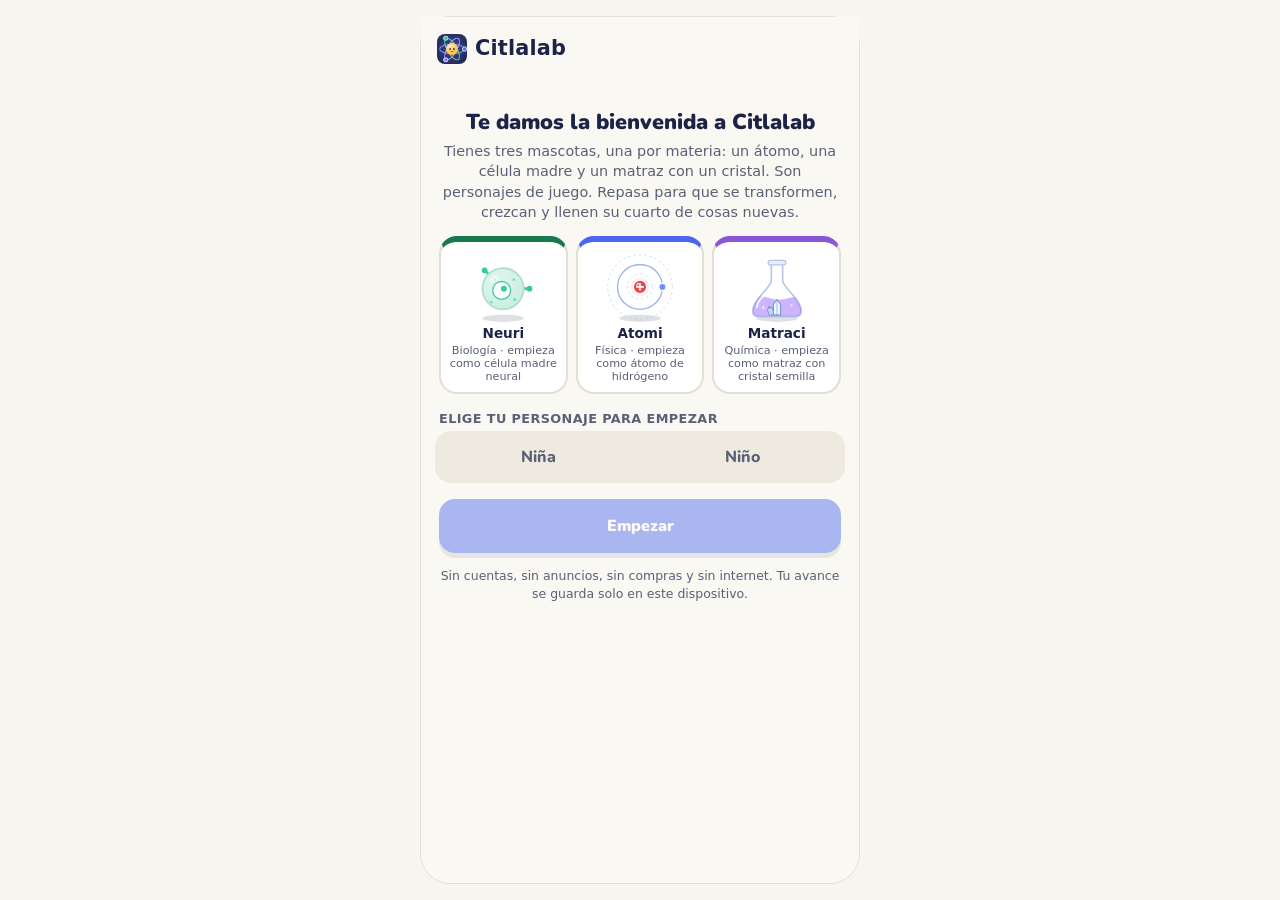
==== commit 7a079fca: "Add files via upload" ====
--- a/index.html
+++ b/index.html
@@ -53,7 +53,8 @@
     <div class="h1" style="margin-top:30px">Te damos la bienvenida a Citlalab</div>
     <p class="p">Tienes tres mascotas, una por materia: un átomo, una célula madre y un matraz con un cristal. Son personajes de juego. Repasa para que se transformen, crezcan y llenen su cuarto de cosas nuevas.</p>
     <div class="obeggs" id="ob-eggs"></div>
-    <div class="seglbl">Quiero un personaje de</div>
+    <p class="obsay" id="ob-say" role="status" aria-live="polite" hidden></p>
+    <div class="seglbl">Elige tu personaje para empezar</div>
     <div class="seg" role="radiogroup" aria-label="Personaje" id="seg0"></div>
     <button class="cta" id="ob-go" disabled>Empezar</button>
     <p class="safe">Sin cuentas, sin anuncios, sin compras y sin internet. Tu avance se guarda solo en este dispositivo.</p>
@@ -372,6 +373,10 @@
       <p class="hint" id="rs-msg" role="status"></p>
     </section>
     <section class="setc">
+      <div class="setc-h"><span class="setc-i"><svg viewBox="0 0 24 24" fill="none" stroke="currentColor" stroke-width="2" stroke-linecap="round" stroke-linejoin="round" aria-hidden="true"><circle cx="12" cy="12" r="9"/><path d="M9.500 9.500a2.500 2.500 0 1 1 3.500 2.300c-.7.400-1 .9-1 1.700M12 17h.01"/></svg></span><span><b>Ayuda</b><small>Si quieres recordar cómo funciona</small></span></div>
+      <div class="frow"><button class="cta sec" id="set-tour" type="button">Ver el recorrido de bienvenida</button></div>
+    </section>
+    <section class="setc">
       <div class="setc-h"><span class="setc-i"><svg viewBox="0 0 24 24" fill="none" stroke="currentColor" stroke-width="2" stroke-linecap="round" stroke-linejoin="round" aria-hidden="true"><path d="M12 3 5 6v5c0 4.600 2.900 8.300 7 10 4.100-1.700 7-5.400 7-10V6z"/><path d="m9 12 2 2 4-4"/></svg></span><span><b>Copia de seguridad</b><small>Tu avance, a salvo</small></span></div>
       <p class="p" style="text-align:left;margin:2px 16px 4px">Tu avance se guarda solo en este dispositivo y no se envía a ningún lado. Descarga un archivo para tenerlo a salvo, pasarlo a otro dispositivo o recuperarlo si se borra el navegador. Incluye a todos los perfiles de este dispositivo.</p>
       <p class="hint" id="bk-ultimo" style="text-align:left;margin:0 18px 6px;min-height:0"></p>
@@ -397,6 +402,103 @@
     <button class="cta sec" id="set-back">Volver</button>
   </section>
 
+  <!-- Cielo -->
+  <section class="view" id="v-cielo" aria-label="Mi cielo">
+    <div class="h1" id="ci-t">Tu cielo</div>
+    <p class="p ci-sub" id="ci-sub" role="status"></p>
+    <div class="cielo">
+      <svg id="ci-svg" viewBox="0 0 300 240" role="group" aria-label="Constelación: una estrella por ficha"></svg>
+    </div>
+    <div class="stcard" id="ci-star" aria-live="polite"></div>
+    <p class="constxt" id="ci-const"></p>
+    <div class="lunacard" id="ci-luna"></div>
+    <div class="sub">Más para explorar</div>
+    <div class="cards2" id="ci-hub"></div>
+  </section>
+
+  <!-- Museo de errores -->
+  <section class="view" id="v-museo" aria-label="Museo de errores">
+    <div class="h1">Museo de errores</div>
+    <p class="p" style="text-align:center">Cada error es una hipótesis puesta a prueba. Aquí se guardan, y cuando las superas, se quedan como pruebas de lo que aprendiste.</p>
+    <div class="mukpi" id="mu-kpi"></div>
+    <div id="mu-lista" class="mulista"></div>
+    <div class="sub">Errores famosos de la ciencia</div>
+    <div id="mu-fam" class="mufam"></div>
+    <button class="cta sec" id="mu-back" type="button">Volver al cielo</button>
+  </section>
+
+  <!-- Cuaderno de la mascota -->
+  <section class="view" id="v-cuaderno" aria-label="Cuaderno de la mascota">
+    <div class="h1" id="cu-t">Cuaderno</div>
+    <p class="p ci-sub" id="cu-sub" role="status"></p>
+    <div class="cubar"><span class="t"><i id="cu-pr"></i></span><small id="cu-prt"></small></div>
+    <div class="sub">Antes creía... ahora sé</div>
+    <div id="cu-corr"></div>
+    <div class="sub">Gracias a ti ya sé sobre</div>
+    <div id="cu-temas" class="chipst"></div>
+    <button class="cta" id="cu-go" type="button">Corrígeme otra vez</button>
+    <button class="cta sec" id="cu-back" type="button">Volver al cielo</button>
+  </section>
+
+  <!-- Banco del grupo -->
+  <section class="view" id="v-grupo" aria-label="Banco del grupo">
+    <div class="h1">Banco del grupo</div>
+    <p class="p ci-sub">Escribe preguntas para tus compañeras y compañeros. Se comparten con un código de texto: no se envía nada por internet.</p>
+    <section id="gr-meta" class="metacard"></section>
+    <section class="gcard">
+      <h3>Escribe una pregunta</h3>
+      <label class="lbl" for="gr-f">Ficha</label><select id="gr-f" class="inp"></select>
+      <label class="lbl" for="gr-q">Pregunta</label><textarea id="gr-q" class="inp" rows="2" maxlength="160" placeholder="Por ejemplo: ¿Qué hace el axón de una neurona?"></textarea>
+      <label class="lbl" for="gr-o0">Respuesta correcta</label><input id="gr-o0" class="inp" maxlength="80" autocomplete="off">
+      <label class="lbl" for="gr-o1">Tres respuestas incorrectas que parezcan posibles</label>
+      <input id="gr-o1" class="inp" maxlength="80" autocomplete="off" aria-label="Respuesta incorrecta 1"><input id="gr-o2" class="inp" maxlength="80" autocomplete="off" aria-label="Respuesta incorrecta 2"><input id="gr-o3" class="inp" maxlength="80" autocomplete="off" aria-label="Respuesta incorrecta 3">
+      <label class="lbl" for="gr-e">¿Por qué es esa la respuesta? (opcional)</label><input id="gr-e" class="inp" maxlength="180" autocomplete="off">
+      <p class="hint" style="text-align:left;margin:2px 16px 6px">Tu pregunta saldrá con tu apodo (la primera palabra de tu nombre en Ajustes). Escribe con respeto: tu docente puede quitar lo que no sirva.</p>
+      <button class="cta" id="gr-save" type="button">Guardar mi pregunta</button>
+      <p class="hint" id="gr-msg1" role="status"></p>
+    </section>
+    <section class="gcard">
+      <h3 id="gr-mt">Mis preguntas</h3>
+      <div id="gr-mias" class="grlist"></div>
+      <div class="frow"><button class="cta sec" id="gr-jm" type="button">Jugar las mías</button><button class="cta sec" id="gr-cm" type="button">Copiar para compartir</button></div>
+    </section>
+    <section class="gcard">
+      <h3>Preguntas y cielos del grupo</h3>
+      <label class="lbl" for="gr-in">Pega aquí un código que te hayan compartido</label>
+      <textarea id="gr-in" class="inp" rows="3" placeholder="CTL:..."></textarea>
+      <button class="cta sec" id="gr-add" type="button">Agregar al grupo</button>
+      <p class="hint" id="gr-msg" role="status"></p>
+      <div id="gr-grupo" class="grlist"></div>
+      <div class="frow"><button class="cta sec" id="gr-jg" type="button">Jugar las del grupo</button><button class="cta sec" id="gr-cg" type="button">Copiar el banco</button></div>
+      <textarea id="gr-out" class="inp" rows="3" readonly hidden aria-label="Código para copiar"></textarea>
+    </section>
+    <section class="gcard">
+      <h3>Cielo del grupo</h3>
+      <p class="p" style="text-align:left;margin:2px 16px 6px">Cada quien comparte el código de su cielo. Entre todas y todos iluminan el cielo del grupo, sin tablas de posiciones: solo se ve cuánto brilla en conjunto.</p>
+      <div class="frow"><button class="cta sec" id="gr-cc" type="button">Copiar mi cielo</button><button class="cta" id="gr-vc" type="button">Ver el cielo del grupo</button></div>
+    </section>
+    <button class="cta sec" id="gr-back" type="button">Volver al cielo</button>
+  </section>
+
+  <!-- Cielo del grupo -->
+  <section class="view" id="v-cgrupo" aria-label="Cielo del grupo">
+    <div class="h1">Cielo del grupo</div>
+    <section id="cg-meta" class="metacard"></section>
+    <p class="p ci-sub" id="cg-sub" role="status"></p>
+    <div id="cg-skies"></div>
+    <button class="cta sec" id="cg-back" type="button">Volver al banco del grupo</button>
+  </section>
+
+  <!-- Recorrido de bienvenida -->
+  <section class="view" id="v-tour" aria-label="Recorrido de bienvenida">
+    <div class="tour-art" id="tour-art"></div>
+    <div class="h1" id="tour-t" role="status" aria-live="polite"></div>
+    <p class="p" id="tour-p"></p>
+    <div class="tour-dots" id="tour-dots" aria-hidden="true"></div>
+    <button class="cta" id="tour-sig" type="button">Siguiente</button>
+    <button class="link" id="tour-skip" type="button" style="display:block;margin:6px auto 0;min-height:44px">Saltar</button>
+  </section>
+
   <!-- Repaso -->
   <section class="view" id="v-quiz" aria-label="Repaso">
     <div class="qhead"><button class="link" id="q-exit" style="margin:0;min-height:36px;font-size:.85rem">Salir</button><span class="pr"><i id="q-pr"></i></span><span class="cnt" id="q-cnt"></span></div>
@@ -415,12 +517,14 @@
     <div class="res-list" id="r-list"></div>
     <div class="unl" id="r-unl" hidden></div>
     <button class="cta" id="r-custom" hidden>Estrenar lo nuevo</button>
+    <button class="cta sec" id="r-museo" type="button" hidden>Ver mi Museo de errores</button>
     <button class="cta sec" id="r-home">Volver al inicio</button>
   </section>
 
   </main>
   <nav class="nav" id="nav" aria-label="Secciones">
     <button data-v="home" aria-current="page"><svg viewBox="0 0 24 24" fill="none" stroke="currentColor" stroke-width="2.2" stroke-linecap="round" stroke-linejoin="round" aria-hidden="true"><path d="M4 11 12 4l8 7v8a1 1 0 0 1-1 1h-4v-6H9v6H5a1 1 0 0 1-1-1z"/></svg><span>Inicio</span></button>
+    <button data-v="cielo"><svg viewBox="0 0 24 24" fill="none" stroke="currentColor" stroke-width="2.2" stroke-linecap="round" stroke-linejoin="round" aria-hidden="true"><path d="M12 3l2.4 5.6L20 11l-5.6 2.4L12 19l-2.4-5.6L4 11l5.6-2.4z"/></svg><span>Cielo</span></button>
     <button data-v="room"><svg viewBox="0 0 24 24" fill="none" stroke="currentColor" stroke-width="2.2" stroke-linecap="round" stroke-linejoin="round" aria-hidden="true"><rect x="4" y="4" width="16" height="16" rx="3"/><path d="M4 14h16M9 14v6"/></svg><span>Cuarto</span></button>
     <button data-v="custom"><svg viewBox="0 0 24 24" fill="none" stroke="currentColor" stroke-width="2.2" stroke-linecap="round" stroke-linejoin="round" aria-hidden="true"><path d="M4 20l1-4L16 5l3 3L8 19z"/><path d="M14 7l3 3"/></svg><span>Personalizar</span></button>
     <button data-v="prog"><svg viewBox="0 0 24 24" fill="none" stroke="currentColor" stroke-width="2.4" stroke-linecap="round" aria-hidden="true"><path d="M6 20V11M12 20V5M18 20v-6"/></svg><span>Progreso</span></button>
@@ -444,6 +548,9 @@
 <script src="js/mascota_viva.js"></script>
 <script src="js/juegos4.js"></script>
 <script src="js/album.js"></script>
+<script src="js/cielo.js"></script>
+<script src="js/grupo.js"></script>
+<script src="js/recorrido.js"></script>
 <script>
 arrancar();
 if ('serviceWorker' in navigator && location.protocol.indexOf('http') === 0) {
--- a/css/styles.css
+++ b/css/styles.css
@@ -48,7 +48,7 @@
 .pill[aria-pressed=true]{border-color:var(--c);color:var(--ink);background:var(--surf);box-shadow:0 0 0 3px color-mix(in srgb,var(--c) 18%,transparent)}
 
 /* escenario */
-.fl{position:absolute;left:76%;top:30%;font-weight:900;font-size:1rem;color:var(--ok);text-shadow:0 2px 0 var(--surf);pointer-events:none;animation:fl 1.1s ease-out forwards;white-space:nowrap}
+.fl{position:absolute;left:50%;top:36%;z-index:9;background:var(--surf);padding:3px 11px;border-radius:999px;box-shadow:0 3px 10px rgba(20,30,60,.18);font-weight:900;font-size:1rem;color:var(--ok);text-shadow:0 2px 0 var(--surf);pointer-events:none;animation:fl 1.1s ease-out forwards;white-space:nowrap}
 @keyframes fl{0%{opacity:0;transform:translate(-50%,10px)}15%{opacity:1}100%{opacity:0;transform:translate(-50%,-46px)}}
 .say{position:relative;margin:10px 18px 0;background:var(--surf2);border:1px solid var(--line);border-radius:16px;padding:8px 12px;text-align:center;font-size:.9rem}
 .say::before{content:"";position:absolute;top:-7px;left:50%;margin-left:-7px;width:12px;height:12px;background:var(--surf2);border-left:1px solid var(--line);border-top:1px solid var(--line);transform:rotate(45deg)}
@@ -292,7 +292,7 @@
 .stage svg#pet:focus-visible{outline:3px solid #f2b705;outline-offset:-3px}
 .view{display:none;flex-direction:column;flex:1}
 .view.on{display:flex}
-.nav{margin-top:auto;display:grid;grid-template-columns:repeat(4,1fr);border-top:1px solid var(--line);background:var(--surf);position:sticky;bottom:0;padding-bottom:env(safe-area-inset-bottom);z-index:5}
+.nav{margin-top:auto;display:grid;grid-template-columns:repeat(5,1fr);border-top:1px solid var(--line);background:var(--surf);position:sticky;bottom:0;padding-bottom:env(safe-area-inset-bottom);z-index:5}
 .nav button{border:0;background:var(--surf);min-height:58px;font-weight:700;color:var(--soft);cursor:pointer;font-size:.8rem}
 .nav button[aria-current=page]{color:var(--acc);box-shadow:inset 0 3px 0 var(--acc)}
 .bar{grid-template-columns:78px 1fr 62px}
@@ -757,3 +757,142 @@
 .sw-auto{background:linear-gradient(135deg,#f7f5f0 50%,#141831 50%)}.sw-neutro{background:#f7f5f0}.sw-claro{background:#eef2f9}.sw-noche{background:#0e1226}
 .fa{font-size:1.5rem;line-height:34px;height:34px;font-weight:800}
 .fa-n{font-family:"Nunito",system-ui,sans-serif}.fa-f{font-family:"Atkinson Hyperlegible",system-ui,sans-serif}.fa-d{font-family:"Atkinson Hyperlegible",system-ui,sans-serif;font-weight:900;letter-spacing:.06em}
+
+/* CIELO VIVO */
+.ci-sub{text-align:center;margin:2px 18px 8px;color:var(--soft)}
+.cielo{margin:4px 14px 8px;border-radius:24px;overflow:hidden;border:2px solid var(--brand-line);box-shadow:0 4px 0 var(--brand-line);background:#0a0e2c}
+.cielo svg{display:block;width:100%;height:auto;max-height:52vh}
+.stl{cursor:pointer;outline:none}
+.stl:focus-visible circle:first-child{stroke:#ffd84d;stroke-width:2}
+.spk{transform-box:fill-box;transform-origin:center;animation:titila 3.6s ease-in-out infinite}
+.stl.tenue .spk{animation-duration:6s}
+@keyframes titila{0%,100%{transform:scale(1)}50%{transform:scale(.8)}}
+.noanim .spk{animation:none}
+.stcard{margin:0 14px 8px;background:var(--surf);border:2px solid var(--line);border-radius:20px;padding:12px 14px;min-height:56px}
+.stc-h{display:flex;gap:8px;align-items:center}.stc-h b{font-size:1rem;line-height:1.2}
+.stc-n{flex:none;width:26px;height:26px;border-radius:50%;background:var(--brand);color:#fff;font-weight:900;font-size:.8rem;display:flex;align-items:center;justify-content:center}
+.stc-v{margin:8px 0 4px;font-size:.95rem;line-height:1.4}
+.stc-tag{display:inline-block;background:var(--brand-soft);color:var(--brand-d);border:1px solid var(--brand-line);border-radius:999px;padding:1px 9px;font-weight:900;font-size:.78rem;margin-right:4px}
+.stc-e{margin:4px 0 8px;color:var(--soft);font-size:.84rem}
+.stcard .cta{margin:4px 0 0;width:100%}
+.lunacard{margin:0 14px 6px;display:flex;gap:12px;align-items:flex-start;background:var(--surf2);border-radius:20px;padding:12px 14px}
+.lunacard .mn{flex:none;width:44px;height:44px}.lunacard .mn svg{width:44px;height:44px;display:block}
+.lunacard b{display:block;font-size:.95rem}.lunacard small{display:block;color:var(--soft);font-size:.8rem;line-height:1.35;margin-top:2px}
+.lunacard small.fn{font-size:.72rem;opacity:.85;margin-top:4px}
+/* MUSEO */
+.mukpi{display:grid;grid-template-columns:1fr 1fr;gap:10px;margin:6px 14px}
+.mukpi div{background:var(--brand-soft);border:2px solid var(--brand-line);border-radius:18px;padding:10px;text-align:center}
+.mukpi b{display:block;font-size:1.6rem;color:var(--brand-d)}.mukpi span{font-size:.78rem;color:var(--soft);font-weight:700}
+.mulista{margin:8px 14px;display:grid;gap:10px}
+.muc{background:var(--surf);border:2px solid var(--line);border-radius:20px;padding:12px 14px}
+.muc.ok{border-color:var(--okb);background:var(--ok-bg)}
+.muc-h{display:flex;justify-content:space-between;gap:8px;align-items:center}
+.muc-t{font-size:.72rem;font-weight:900;text-transform:uppercase;letter-spacing:.3px;color:var(--brand-d)}
+.muc-s{font-size:.72rem;font-weight:900;border-radius:999px;padding:2px 9px;background:var(--warn-bg);color:var(--warn-ink);border:1px solid var(--warn-line);white-space:nowrap}
+.muc.ok .muc-s{background:var(--ok-bg);color:var(--ok-ink);border-color:var(--okb)}
+.muc-q{margin:6px 0;font-weight:800;line-height:1.3}.muc-p{margin:3px 0;font-size:.9rem;line-height:1.35}.muc-p.soft{color:var(--soft);font-size:.84rem}
+.muc .cta{margin:8px 0 0;width:100%}
+.mufam{margin:6px 14px 8px;display:grid;gap:8px}
+.mf{background:var(--surf);border:2px solid var(--line);border-radius:18px;padding:0 14px}
+.mf summary{display:flex;gap:10px;align-items:center;list-style:none;cursor:pointer;min-height:56px;padding:8px 0}
+.mf summary::-webkit-details-marker{display:none}
+.mf summary b{display:block;font-size:.95rem}.mf summary small{display:block;color:var(--soft);font-size:.78rem}
+.mf-i{flex:none;width:30px;height:30px;border-radius:50%;background:var(--brand-soft);color:var(--brand-d);display:flex;align-items:center;justify-content:center;font-weight:900}
+.mf.lock{background:var(--surf2)}.mf.lock .mf-i{background:var(--track);color:var(--soft)}
+.mf p{margin:0 0 8px;font-size:.9rem;line-height:1.4}.mf .mf-n{color:var(--soft);font-size:.8rem;padding-bottom:8px}
+.museo-nota{font-style:normal}.museo-nota.ok{font-weight:800}
+/* CUADERNO */
+.cubar{margin:6px 18px}.cubar .t{display:block;height:12px;border-radius:999px;background:var(--track);overflow:hidden}.cubar .t i{display:block;height:100%;background:var(--brand);border-radius:999px;transition:width .4s}
+.cubar small{display:block;text-align:center;color:var(--soft);margin-top:4px;font-weight:700}
+#cu-corr{margin:6px 14px;display:grid;gap:8px}
+.cuc{background:var(--surf);border:2px solid var(--line);border-left:6px solid var(--brand);border-radius:16px;padding:10px 12px}
+.cuc p{margin:3px 0;font-size:.9rem;line-height:1.35}.cuc-e{color:var(--soft);font-size:.82rem!important}
+.chipst{margin:6px 14px;display:flex;flex-wrap:wrap;gap:6px}
+.chipt{background:var(--brand-soft);color:var(--brand-d);border:1px solid var(--brand-line);border-radius:999px;padding:4px 10px;font-size:.8rem;font-weight:800}
+#v-cuaderno .cta{margin-left:18px;margin-right:18px;width:calc(100% - 36px)}
+#v-museo>.cta{margin-left:18px;margin-right:18px;width:calc(100% - 36px)}
+
+/* BANCO DEL GRUPO */
+.gcard{margin:12px 14px;background:var(--surf);border:2px solid var(--line);border-radius:22px;padding:6px 0 12px;box-shadow:0 3px 0 var(--line)}
+.gcard h3{margin:8px 16px 2px;font-size:1.02rem}
+.gcard .lbl{margin:8px 16px 2px}
+.gcard .inp{margin:2px 16px 6px;width:calc(100% - 32px)}
+.gcard textarea.inp{resize:vertical}
+.gcard>.cta{margin:6px 16px 0;width:calc(100% - 32px)}
+.gcard .frow{margin:8px 16px 0}
+.gcard .hint{margin:6px 16px 0;min-height:0;text-align:left}
+.grlist{margin:6px 16px;display:grid;gap:6px}
+.grit{display:flex;gap:8px;align-items:center;justify-content:space-between;background:var(--surf2);border-radius:14px;padding:8px 10px}
+.grit b{display:block;font-size:.88rem;line-height:1.25}.grit small{display:block;color:var(--soft);font-size:.74rem}
+.grx{flex:none;width:36px;height:36px;border-radius:50%;border:2px solid var(--line);background:var(--surf);color:var(--soft);font-size:1.2rem;font-weight:900;cursor:pointer;line-height:1}
+.grx:hover{color:var(--bad-ink);border-color:var(--bad-line)}
+#v-grupo>.cta,#v-cgrupo>.cta{margin-left:18px;margin-right:18px;width:calc(100% - 36px)}
+.cgs{margin:10px 0 14px}.cgs-h{display:flex;justify-content:space-between;align-items:baseline;margin:0 18px 4px}.cgs-h b{font-size:1.05rem}.cgs-h small{color:var(--soft);font-weight:700;font-size:.8rem}
+
+.stc-real{margin:4px 0 0;font-size:.8rem;color:var(--soft);font-weight:700}
+.constxt{margin:0 18px 10px;font-size:.8rem;color:var(--soft);text-align:center;line-height:1.35}
+
+.museo-ver{display:inline-block;margin:6px 0 0 8px;min-height:36px;padding:4px 14px;border-radius:999px;border:2px solid var(--brand);background:var(--surf);color:var(--brand-d);font:inherit;font-weight:800;font-size:.8rem;cursor:pointer}
+
+button.obegg{font:inherit;cursor:pointer;color:inherit;-webkit-tap-highlight-color:transparent}
+.obegg svg{animation:obbob 3.4s ease-in-out infinite;transform-origin:50% 100%}
+@keyframes obbob{0%,100%{transform:translateY(0)}50%{transform:translateY(-4px)}}
+.obegg:nth-child(2) svg{animation-delay:-1.1s}.obegg:nth-child(3) svg{animation-delay:-2.2s}
+.obegg.vivo{background:linear-gradient(180deg,var(--surf),color-mix(in srgb,var(--c) 10%,var(--surf)));border-color:var(--c)}
+.obegg.hop{animation:obhop .6s ease both}
+@keyframes obhop{0%{transform:scale(1)}30%{transform:translateY(-12px) scale(1.06)}60%{transform:translateY(0) scale(.97)}100%{transform:none}}
+.obsay{margin:0 18px 10px;padding:9px 12px;border-radius:14px;background:var(--surf);border:1px solid var(--line);font-size:.85rem;line-height:1.35;color:var(--ink)}
+.noanim .obegg svg,.noanim .obegg.hop{animation:none}
+
+.chiptip{position:fixed;z-index:80;top:64px;left:50%;transform:translateX(-50%);width:min(340px,calc(100vw - 32px));padding:10px 14px;border-radius:14px;background:var(--ink);color:var(--surf);font-size:.85rem;line-height:1.35;box-shadow:0 8px 24px rgba(20,30,60,.28)}
+
+.metacard{margin:0 18px 14px;padding:14px 16px;border-radius:18px;border:2px solid var(--line);background:var(--surf)}
+.metacard h3{margin:0 0 4px;font-size:1rem;color:var(--ink)}
+.meta-n{margin:0 0 8px;font-weight:900;font-size:1.25rem;color:var(--brand-d)}
+.meta-bar{height:12px;border-radius:999px;background:var(--line);overflow:hidden}
+.meta-bar i{display:block;height:100%;border-radius:999px;background:linear-gradient(90deg,var(--brand),#ffd84d);transition:width .6s ease}
+.metacard .hint{margin:8px 0 0}
+.metacard.listo{border-color:#e8b923;background:linear-gradient(180deg,var(--surf),#fff7d6)}
+html[data-tema=noche] .metacard.listo{background:linear-gradient(180deg,var(--surf),#3a3217)}
+.noanim .meta-bar i{transition:none}
+
+/* recorrido */
+#v-tour{text-align:center;padding-top:18px}
+.tour-art{margin:6px 18px 14px;min-height:230px;border-radius:24px;border:2px solid var(--line);background:linear-gradient(180deg,var(--soft-bg,#eef1ff),var(--surf));display:flex;flex-direction:column;align-items:center;justify-content:center;padding:14px;overflow:hidden}
+.tour-art.a1{background:none;border:0;padding:0}
+.tour-pet svg{width:150px;height:130px;animation:obbob 3.2s ease-in-out infinite}
+.tour-xp{width:70%;height:12px;border-radius:999px;background:var(--line);overflow:hidden;margin-top:12px}
+.tour-xp i{display:block;height:100%;width:0;border-radius:999px;background:linear-gradient(90deg,var(--brand),#ffd84d);animation:tourxp 3.4s ease-in-out infinite}
+@keyframes tourxp{0%{width:6%}70%,100%{width:100%}}
+.tour-xpl{font-size:.78rem;color:var(--soft);margin-top:6px;font-weight:700}
+.tour-cielo{margin:0;width:100%}
+.tour-cielo svg{pointer-events:none}
+.tour-museo{display:flex;flex-direction:column;align-items:center;gap:6px;width:100%}
+.tm-ico svg{width:56px;height:56px;color:var(--brand-d)}
+.tm-row{width:92%;padding:10px 12px;border-radius:14px;text-align:left;font-size:.9rem}
+.tm-row small{display:block;font-weight:800;font-size:.7rem;text-transform:uppercase;letter-spacing:.04em;opacity:.8}
+.tm-row.err{background:var(--warn-bg);border:1px solid var(--warn-line);color:var(--warn-ink2)}
+.tm-row.ok{background:var(--ok-bg,#e8f7ef);border:1px solid var(--ok-line,#bfe8d3);color:var(--ok-ink,#0f6a40)}
+.tm-flecha{font-size:1.2rem;color:var(--soft)}
+.tour-dots{display:flex;gap:8px;justify-content:center;margin:6px 0 14px}
+.tour-dots i{width:9px;height:9px;border-radius:50%;background:var(--line)}
+.tour-dots i.on{background:var(--brand);width:22px;border-radius:999px}
+.noanim .tour-pet svg,.noanim .tour-xp i{animation:none}.noanim .tour-xp i{width:70%}
+
+/* cuarto: animaciones suaves (se apagan con "Menos movimiento") */
+.rm-tw{animation:rmtw 3.6s ease-in-out infinite}@keyframes rmtw{0%,100%{opacity:.95}50%{opacity:.4}}
+.rm-sway{animation:rmsw 6s ease-in-out infinite;transform-box:fill-box;transform-origin:50% 0}@keyframes rmsw{0%,100%{transform:rotate(-7deg)}50%{transform:rotate(7deg)}}
+.rm-up{animation:rmup 2.8s ease-in infinite}@keyframes rmup{0%{transform:translateY(8px);opacity:0}30%{opacity:.85}100%{transform:translateY(-12px);opacity:0}}
+#c-racha,#c-dom{position:relative}
+#c-racha::after,#c-dom::after{content:"";position:absolute;inset:-9px -4px}
+/* créditos: tarjeta compacta, pie del inicio y pantalla completa */
+.creditos-btn{display:flex;align-items:center;gap:10px;width:calc(100% - 36px);margin:8px 18px 12px;padding:8px 12px;border:1.5px solid var(--line);border-radius:14px;background:var(--surf);color:var(--soft);font:inherit;font-size:.78rem;line-height:1.3;text-align:left;cursor:pointer;min-height:48px}
+.creditos-btn[hidden]{display:none}.creditos-btn b{color:var(--ink)}
+.cr-mini{flex:0 0 44px;color:var(--brand)}.cr-mini svg{width:44px;height:16px;display:block}.cr-tx{flex:1}.cr-ch{font-size:1.3rem;color:var(--soft)}
+.cr-pie{display:block;margin:4px auto 14px;min-height:40px;padding:4px 14px;border:0;background:none;color:var(--soft);font:inherit;font-size:.74rem;font-weight:700;cursor:pointer;text-decoration:underline;text-decoration-color:var(--line);text-underline-offset:3px}.cr-pie[hidden]{display:none}
+#cr-host{margin:0 18px}
+.cr-cielo{border-radius:20px;overflow:hidden;border:2px solid var(--brand-line);background:var(--surf)}.cr-cielo svg{display:block;width:100%}
+.cr-st{cursor:pointer;outline:none}.cr-st:focus-visible{outline:3px solid #fff}.cr-st path{filter:drop-shadow(0 0 6px #fff6c9)}
+.cr-cap{padding:12px 14px 14px;text-align:center}.cr-cap h3{margin:0 0 8px;font-size:.9rem;font-weight:900;color:var(--brand-d)}.cr-cap p{margin:8px 0 0;font-size:.8rem;color:var(--soft);min-height:1.2em}
+.cr-dos{display:flex;gap:8px;justify-content:center}.cr-dos>div{flex:1 1 0;background:var(--surf);border:1px solid var(--brand-line);border-radius:12px;padding:8px 6px;text-align:center}
+.cr-dos small{display:block;font-size:.7rem;color:var(--soft);font-weight:700}.cr-dos b{display:block;font-size:1rem;color:var(--ink)}
